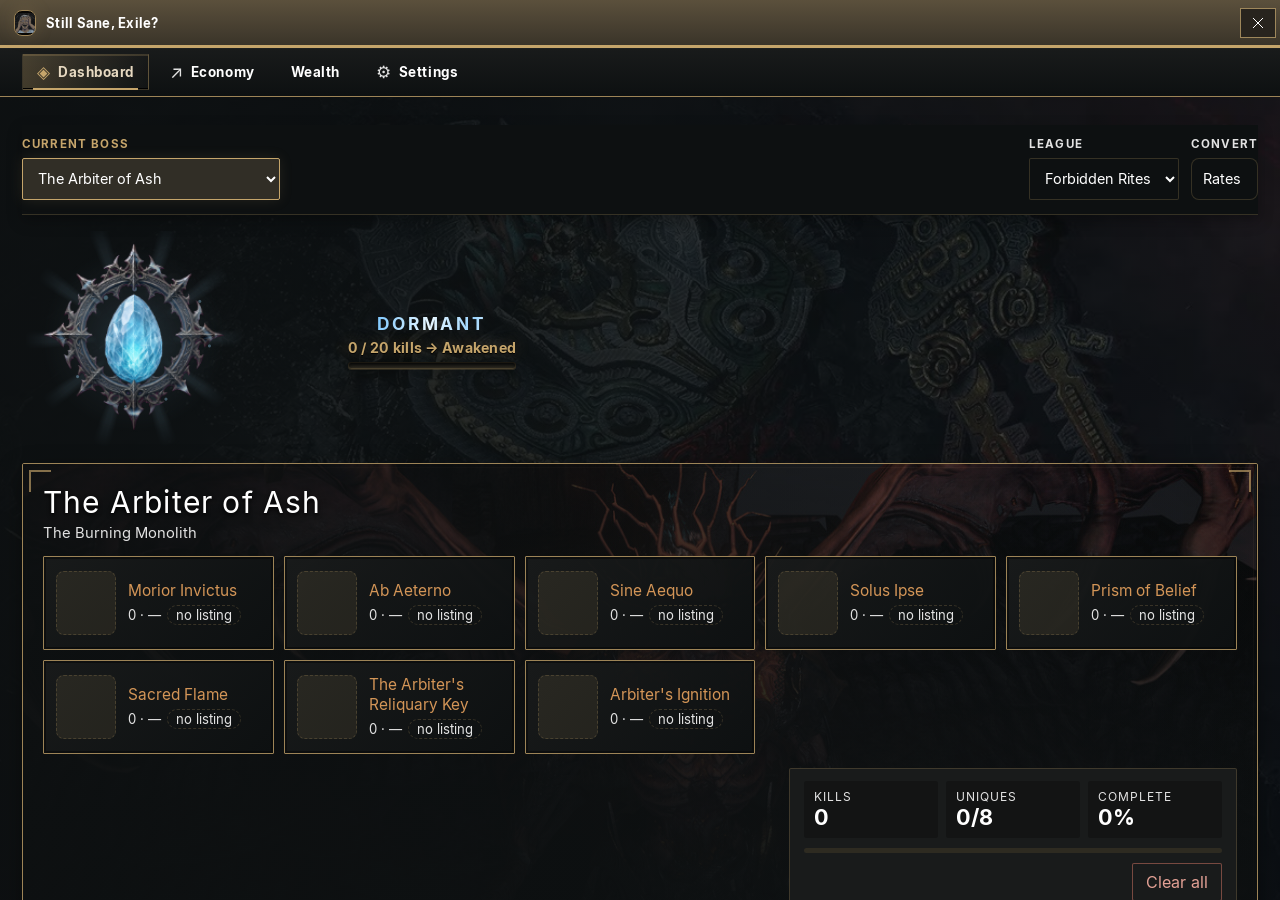
==== index.html @ 46a1d8cc "v1.0.80" ====
<!DOCTYPE html>
<html lang="en">
  <head>
    <meta charset="UTF-8" />
    <meta name="viewport" content="width=device-width, initial-scale=1.0" />
    <title>Still Sane, Exile?</title>
    <script>
      if (window.sseStartup?.testerUnlocked === true) document.documentElement.classList.add("tester-unlocked");
    </script>
    <link rel="icon" href="still-sane-sigil.png" />
    <link rel="stylesheet" href="styles.css?v=105" />
  </head>
  <body class="top-navigation">
    <div class="win-chrome">
      <span class="win-gold-confetti" aria-hidden="true">
        <i style="--lane:16%;--drift:13px;--fall-time:3.9s;--phase:-2.7s"></i>
        <i style="--lane:20%;--drift:-17px;--fall-time:4.6s;--phase:-.8s"></i>
        <i style="--lane:25%;--drift:24px;--fall-time:3.4s;--phase:-1.5s"></i>
        <i style="--lane:30%;--drift:15px;--fall-time:4.4s;--phase:-3.5s"></i>
        <i style="--lane:34%;--drift:-11px;--fall-time:3.8s;--phase:-1.2s"></i>
        <i style="--lane:39%;--drift:22px;--fall-time:5.2s;--phase:-4.1s"></i>
        <i style="--lane:43%;--drift:-14px;--fall-time:3.6s;--phase:-2.3s"></i>
        <i style="--lane:48%;--drift:25px;--fall-time:4.5s;--phase:-.4s"></i>
        <i style="--lane:52%;--drift:-19px;--fall-time:3.3s;--phase:-1.8s"></i>
        <i style="--lane:56%;--drift:16px;--fall-time:4.7s;--phase:-3.2s"></i>
        <i style="--lane:61%;--drift:-12px;--fall-time:3.7s;--phase:-1.1s"></i>
        <i style="--lane:65%;--drift:22px;--fall-time:5s;--phase:-2.6s"></i>
        <i style="--lane:69%;--drift:-21px;--fall-time:3.6s;--phase:-3s"></i>
        <i style="--lane:74%;--drift:14px;--fall-time:4.2s;--phase:-.6s"></i>
        <i style="--lane:78%;--drift:-16px;--fall-time:4.9s;--phase:-3.6s"></i>
        <i style="--lane:82%;--drift:25px;--fall-time:3.8s;--phase:-1.6s"></i>
        <i style="--lane:87%;--drift:-24px;--fall-time:4.5s;--phase:-2.2s"></i>
        <i style="--lane:92%;--drift:-11px;--fall-time:3.5s;--phase:-2.8s"></i>
      </span>
      <template id="tester-title-banner">
        <picture class="win-tester-banner" aria-hidden="true">
          <source media="(prefers-reduced-motion: reduce)" srcset="art/sse-tester-banner-static.webp" />
          <img src="art/sse-tester-banner.webp" width="540" height="180" alt="" draggable="false" />
        </picture>
      </template>
      <div class="win-drag" data-win-drag title="Still Sane, Exile?">
        <span class="win-sigil"><img class="sigil tiny" src="still-sane-sigil.png" alt="" /></span>
        <strong>Still Sane, Exile?</strong>
      </div>
      <div class="win-btns">
        <button type="button" class="win-btn win-close" data-title-quit aria-label="Hide SSE" title="Hide SSE to tray"><img src="art/window-close.png" alt="" draggable="false" /></button>
      </div>
    </div>
    <header class="app-menu" id="app-menu">
      <nav class="menu-nav" aria-label="Menu">
        <button class="menu-link is-active" data-view="dash" type="button">
          <span class="nav-symbol" aria-hidden="true">◈</span>
          <span class="menu-link-title">Dashboard</span>
          <span class="menu-ripple" aria-hidden="true"></span>
        </button>
        <button class="menu-link" data-view="econ" type="button">
          <span class="nav-symbol" aria-hidden="true">↗</span>
          <span class="menu-link-title">Economy</span>
          <span class="menu-ripple" aria-hidden="true"></span>
        </button>
        <button class="menu-link" data-view="wealth" type="button">
          <span class="menu-link-title">Wealth</span>
          <span class="menu-ripple" aria-hidden="true"></span>
        </button>
        <button class="menu-link" data-view="settings" type="button">
          <span class="nav-symbol" aria-hidden="true">⚙</span>
          <span class="menu-link-title">Settings</span>
          <span class="menu-ripple" aria-hidden="true"></span>
        </button>
      </nav>
    </header>

    <div class="shell">
    <div class="bg-glow"></div>
    <div class="app">
      <header class="top">
        <div class="top-actions">
          <label class="boss-picker" id="boss-picker">
            <span>Current boss</span>
            <select id="farm-boss" aria-label="Current boss"></select>
          </label>
          <label class="league-field">
            <span>League</span>
            <select id="league-input">
              <option value="Forbidden Rites">Forbidden Rites</option>
            </select>
          </label>
          <div class="rate-pop" id="rate-pop">
            <div class="rate-pop-row">
              <button class="rate-pop-btn" id="rate-pop-btn" type="button" aria-describedby="rate-pop-card">Rates</button>
            </div>
            <div class="rate-pop-card" id="rate-pop-card" role="tooltip"></div>
          </div>
          <div class="price-clock rate-clock" id="rate-clock" role="status" title="PoE 2 trade: searches used of the limit, then the window resets.">
            <span id="rate-clock-label">Rate limiting</span>
            <strong id="rate-clock-time">0 of 1 · resets 5s</strong>
          </div>
        </div>
      </header>

      <section class="stats" id="stats"></section>

      <section class="toolbar" id="boss-toolbar">
        <input id="search" type="search" aria-label="Search bosses or uniques" placeholder="Search bosses or uniques…" />
        <div class="filters" id="filters"></div>
      </section>

      <main id="main"></main>
    </div>
    </div>

    <dialog id="boss-dialog" class="sheet">
      <div id="boss-dialog-body"></div>
    </dialog>

    <dialog id="log-dialog" class="sheet">
      <div id="log-dialog-body"></div>
    </dialog>

    <dialog id="wealth-setup" class="sheet wealth-setup-dialog"></dialog>

    <input id="wealth-screenshot-file" type="file" accept="image/png,image/jpeg,image/webp" hidden />
    <input id="import-file" type="file" accept="application/json" hidden />
    <div id="toast" class="toast" hidden></div>
    <div id="price-overlay" class="price-overlay" hidden></div>
    <div id="item-tip" class="item-tip" hidden></div>

    <script src="bosses.js"></script>
    <script src="app.js?v=135"></script>
  </body>
</html>
---- styles.css ----
@font-face { font-family: "Inter"; src: url("fonts/Inter-Regular.ttf") format("truetype"); font-weight: 400; font-style: normal; font-display: swap; }
@font-face { font-family: "Inter"; src: url("fonts/Inter-Bold.ttf") format("truetype"); font-weight: 600 900; font-style: normal; font-display: swap; }
:root {
  --bg: #0c0a08;
  --panel: #14110d;
  --gold: #d4b24a;
  --gold-2: color-mix(in srgb, var(--gold) 42%, var(--ink) 58%);
  --muted: color-mix(in srgb, var(--ink) 88%, var(--bg) 12%);
  --crimson: #a33b32;
  --crimson-2: #c45a4c;
  --ink: #ffffff;
  --unique: #af6025;
  --ok: #7d9a5a;
  --danger: #c45a4c;
  --citadel: #6e8ea8;
  --unique-2: color-mix(in srgb, var(--unique) 62%, var(--ink) 38%);
  --danger-2: color-mix(in srgb, var(--danger) 70%, var(--ink) 30%);
  --bg-2: color-mix(in srgb, var(--panel) 72%, var(--bg) 28%);
  --panel-2: color-mix(in srgb, var(--panel) 82%, var(--gold) 18%);
  --line: color-mix(in srgb, var(--gold) 22%, transparent);
  --line-strong: color-mix(in srgb, var(--gold) 45%, transparent);
  --font-display: "Inter", sans-serif;
  --font-ui: "Inter", sans-serif;
  --shadow: 0 18px 50px rgba(0, 0, 0, 0.45);
  --boss-scale: 1;
}

* {
  box-sizing: border-box;
}

html {
  height: 100%;
  overflow: hidden;
}

html,
body {
  margin: 0;
  padding: 0;
  min-height: 100%;
  height: 100%;
  background: var(--bg);
  color: var(--ink);
  font-family: var(--font-ui);
  overflow: hidden;
}

* {
  scrollbar-width: thin;
  scrollbar-color: color-mix(in srgb, var(--gold) 38%, transparent) transparent;
}

*::-webkit-scrollbar {
  width: 10px;
  height: 10px;
}

*::-webkit-scrollbar-button {
  display: none;
  width: 0;
  height: 0;
}

*::-webkit-scrollbar-track {
  background: transparent;
}

*::-webkit-scrollbar-thumb {
  background: color-mix(in srgb, var(--gold) 34%, var(--panel) 66%);
  border-radius: 8px;
  border: 2px solid transparent;
  background-clip: padding-box;
}

*::-webkit-scrollbar-thumb:hover {
  background: color-mix(in srgb, var(--gold) 52%, var(--panel) 48%);
  background-clip: padding-box;
  border: 2px solid transparent;
}

*::-webkit-scrollbar-corner {
  background: transparent;
}

body:has(.app-menu) {
  display: grid;
  grid-template-columns: 212px minmax(0, 1fr);
  grid-template-rows: auto minmax(0, 1fr);
  height: 100%;
  overflow: hidden;
  gap: 0;
}

.win-chrome {
  grid-column: 1 / -1;
  grid-row: 1;
  display: flex;
  align-items: stretch;
  justify-content: space-between;
  height: 38px;
  z-index: 20;
  background:
    radial-gradient(ellipse at 0% 0%, color-mix(in srgb, var(--gold) 14%, transparent), transparent 50%),
    linear-gradient(180deg, var(--panel-2), color-mix(in srgb, var(--panel-2) 70%, var(--bg) 30%));
  border-bottom: 1px solid var(--line);
  user-select: none;
}

.win-drag {
  display: flex;
  align-items: center;
  gap: 10px;
  flex: 1;
  min-width: 0;
  margin: 0;
  padding: 0 14px;
  border: 0;
  background: transparent;
  color: var(--ink);
  font: inherit;
  text-align: left;
  cursor: grab;
}

.win-drag:active {
  cursor: grabbing;
}

.win-drag strong {
  font-family: var(--font-display);
  font-size: 0.95rem;
  font-weight: 600;
  letter-spacing: 0.02em;
  white-space: nowrap;
  overflow: hidden;
  text-overflow: ellipsis;
}

.win-btns {
  display: flex;
  flex: none;
  align-items: flex-start;
  padding: 8px 4px 0 0;
  gap: 6px;
}

.win-btn {
  display: grid;
  place-items: center;
  padding: 0;
  box-sizing: border-box;
  width: 36px;
  height: 30px;
  border: 1px solid #9e875b;
  margin: 0;
  background: #28241e;
  color: #fff;
  font-size: 0.95rem;
  line-height: 1;
  cursor: pointer;
}

.win-btn img {
  width: 12px;
  height: 12px;
  display: block;
  image-rendering: pixelated;
  pointer-events: none;
}
.win-btn:focus-visible { outline: 1px solid var(--gold); outline-offset: -4px; }

.win-btn:hover {
  background: #3a372f;
  color: #fff;
}

.win-btn.win-close:hover {
  background: #a63232;
  color: #fff;
}

body:has(.app-menu) .app-menu {
  grid-row: 2;
  grid-column: 1;
  height: auto;
  max-height: 100%;
  min-height: 0;
  margin: 0;
  border-top: 0;
}

body:has(.app-menu) .shell {
  grid-row: 2;
  grid-column: 2;
  min-height: 0;
  height: 100%;
  margin: 0;
  overflow: auto;
}

body.view-bosses {
  overflow: hidden;
}

body.view-bosses .shell {
  height: 100vh;
  overflow: hidden;
  display: flex;
  flex-direction: column;
}

body.view-bosses .app {
  display: flex;
  flex-direction: column;
  flex: 1;
  height: auto;
  max-width: none;
  max-height: none;
  min-height: 0;
  padding: 16px 40px 44px;
  box-sizing: border-box;
}

body.view-bosses .top {
  flex: none;
  padding-bottom: 14px;
}

body.view-bosses .toolbar {
  flex: none;
  margin-bottom: 10px;
}

body.view-bosses #main {
  flex: 1 1 auto;
  min-height: 0;
  display: flex;
  flex-direction: column;
}

body.view-econ .app {
  max-width: none;
  width: 100%;
  min-width: 0;
}

body.view-econ #main,
body.view-econ .econ,
body.view-econ .econ .panel {
  width: 100%;
  min-width: 0;
  max-width: 100%;
}

body.view-econ .econ .panel {
  overflow-x: hidden;
}

.bg-glow {
  pointer-events: none;
  position: fixed;
  inset: -20% 0 auto;
  height: 55vh;
  background:
    radial-gradient(ellipse at 20% 0%, color-mix(in srgb, var(--crimson) 22%, transparent), transparent 50%),
    radial-gradient(ellipse at 80% 10%, color-mix(in srgb, var(--gold) 16%, transparent), transparent 46%);
}

.shell {
  position: relative;
  min-width: 0;
  min-height: 0;
}

.app {
  position: relative;
  max-width: 1280px;
  margin: 0 auto;
  padding: 28px 22px 80px;
}

.top {
  display: flex;
  justify-content: flex-end;
  gap: 24px;
  align-items: flex-end;
  padding-bottom: 22px;
  border-bottom: 1px solid var(--line);
}

.boss-picker {
  display: grid;
  gap: 5px;
  margin-right: auto;
  min-width: 200px;
  max-width: 100%;
}
.boss-picker[hidden] { display: none; }
.boss-picker > span { color: var(--gold); font-size: .72rem; font-weight: 700; letter-spacing: .1em; text-transform: uppercase; }
.boss-picker select { width: 100%; padding: 10px 32px 10px 12px; border: 1px solid var(--gold); background-color: var(--panel-2); color: var(--ink); font-family: var(--font-display); font-size: 1.05rem; box-shadow: 0 0 14px color-mix(in srgb, var(--gold) 12%, transparent); }
.econ-base { display: inline; color: var(--muted); font-size: inherit; }
@media (max-width: 860px) { .boss-picker { grid-column: 1 / -1; min-width: 0; width: 100%; } }

.top-log-link {
  appearance: none;
  background: transparent;
  border: 0;
  padding: 0 0 2px;
  margin: 0 auto 0 0;
  color: var(--ink);
  font-family: var(--font-display);
  font-size: 1.05rem;
  letter-spacing: 0.04em;
  cursor: pointer;
  white-space: nowrap;
  flex-shrink: 0;
  align-self: flex-end;
}

.top-log-link:hover {
  color: var(--gold-2);
}

.top-log-link.is-active {
  color: var(--gold);
}

.brand {
  display: flex;
  gap: 14px;
  align-items: center;
}

.app-menu {
  position: relative;
  top: 0;
  height: 100%;
  z-index: 6;
  display: grid;
  grid-template-rows: 1fr auto;
  gap: 6px;
  padding: 10px 12px 16px;
  overflow: auto;
  background:
    radial-gradient(ellipse at 0% 0%, color-mix(in srgb, var(--gold) 12%, transparent), transparent 46%),
    linear-gradient(180deg, color-mix(in srgb, var(--panel-2) 70%, var(--bg) 30%), var(--bg) 42%, var(--bg));
  border-right: 1px solid var(--line-strong);
}

.menu-head {
  display: flex;
  align-items: flex-start;
  gap: 12px;
  padding: 0 4px 14px;
  border-bottom: 1px solid var(--line);
}

.menu-brand {
  display: flex;
  gap: 12px;
  align-items: center;
}

.menu-head strong {
  display: block;
  font-family: var(--font-display);
  color: var(--gold-2);
  font-size: 1.05rem;
}

.sigil.tiny {
  width: 40px;
  height: 40px;
}

.menu-label {
  margin: 14px 8px 6px;
  color: var(--gold);
  font-size: 0.68rem;
  letter-spacing: 0.16em;
  text-transform: uppercase;
}

.menu-nav,
.menu-tools {
  display: grid;
  gap: 6px;
  align-content: start;
}

.menu-tools {
  padding-top: 8px;
  border-top: 1px solid var(--line);
}

.menu-link {
  display: grid;
  gap: 2px;
  text-align: left;
  border: 1px solid transparent;
  background: transparent;
  color: var(--ink);
  padding: 8px 12px 8px 14px;
  border-radius: 12px;
  cursor: pointer;
  font: inherit;
  position: relative;
}

.menu-link-title,
.menu-link-note {
  pointer-events: none;
}

.menu-link-title {
  font-family: var(--font-display);
  letter-spacing: 0.04em;
}

.menu-link-note {
  color: var(--muted);
  font-size: 0.82rem;
}

.menu-link:hover {
  border-color: var(--line);
  background: color-mix(in srgb, var(--gold) 7%, transparent);
}

.menu-link.is-active {
  border-color: var(--line-strong);
  background: color-mix(in srgb, var(--gold) 12%, transparent);
  color: var(--gold-2);
}

.menu-link.is-active::before {
  content: "";
  position: absolute;
  left: 0;
  top: 10px;
  bottom: 10px;
  width: 3px;
  border-radius: 99px;
  background: var(--gold);
}

.menu-link.quiet .menu-link-title {
  font-family: var(--font-ui);
  font-weight: 500;
  letter-spacing: 0;
}

.sigil {
  width: 52px;
  height: 52px;
  display: block;
  object-fit: cover;
  border: 1px solid var(--line-strong);
  border-radius: 8px;
  background: #070604;
  box-shadow: 0 0 18px color-mix(in srgb, var(--gold) 18%, transparent);
}

h1,
h2,
h3 {
  font-family: var(--font-display);
  margin: 0;
  letter-spacing: 0.04em;
}

h1 {
  font-size: 1.7rem;
  color: var(--gold-2);
}

.brand h1 {
  font-size: 1.35rem;
}

.brand p,
.muted,
.league-field span {
  margin: 4px 0 0;
  color: var(--muted);
  font-size: 0.92rem;
}

.top-actions {
  display: flex;
  flex-wrap: wrap;
  gap: 12px;
  align-items: flex-end;
  justify-content: flex-end;
  width: 100%;
}

.league-field {
  display: grid;
  gap: 6px;
  font-size: 0.75rem;
  letter-spacing: 0.12em;
  text-transform: uppercase;
}

input,
textarea,
select,
button {
  font: inherit;
  color: inherit;
}

input,
textarea,
select {
  background: var(--bg);
  border: 1px solid var(--line);
  border-radius: 8px;
  padding: 9px 11px;
}

input:focus,
textarea:focus,
select:focus {
  outline: 1px solid var(--gold);
}

.view-tabs,
.filters {
  display: flex;
  flex-wrap: wrap;
  gap: 8px;
}

.tab,
.chip,
.btn {
  border: 1px solid var(--line);
  background: var(--panel);
  color: var(--ink);
  padding: 8px 13px;
  border-radius: 999px;
  cursor: pointer;
}

.tab.is-active,
.chip.is-active {
  border-color: var(--gold);
  color: var(--gold-2);
  background: color-mix(in srgb, var(--gold) 12%, transparent);
}

.btn.gold {
  background: linear-gradient(180deg, var(--gold-2), var(--gold));
  color: var(--bg);
  border-color: var(--gold-2);
  font-weight: 600;
}

.btn.ghost:hover,
.tab:hover,
.chip:hover {
  border-color: var(--gold);
}

.btn.danger {
  border-color: color-mix(in srgb, var(--danger) 50%, transparent);
  color: var(--danger-2);
}

.rate-pop {
  position: relative;
  display: grid;
  gap: 6px;
  font-size: 0.75rem;
  letter-spacing: 0.12em;
  text-transform: uppercase;
}

.rate-pop::before {
  content: "Convert";
  color: var(--muted);
}

.rate-pop-row {
  display: flex;
  align-items: stretch;
  gap: 6px;
}

.rate-pop-btn {
  display: inline-flex;
  align-items: center;
  gap: 6px;
  background: var(--bg);
  border: 1px solid var(--line);
  border-radius: 8px;
  padding: 9px 11px;
  letter-spacing: 0;
  text-transform: none;
  font-size: 0.92rem;
  font-variant-numeric: tabular-nums;
  min-height: 40px;
  cursor: pointer;
  flex: 1;
}

.rate-pop-btn .item-icon,
.rate-pair .item-icon,
.rate-line .item-icon {
  width: 22px;
  height: 22px;
}

.rate-pop-btn:hover {
  border-color: var(--gold);
}

.rate-pop-card {
  display: none;
  position: absolute;
  top: calc(100% + 4px);
  right: 0;
  z-index: 25;
  width: min(440px, calc(100vw - 24px));
  padding: 14px 16px 16px;
  border: 1px solid var(--line-strong);
  border-radius: 12px;
  background: linear-gradient(180deg, var(--panel-2), var(--bg));
  box-shadow: var(--shadow);
  letter-spacing: 0;
  text-transform: none;
  font-size: 1rem;
}

.rate-pop-card::before {
  content: "";
  position: absolute;
  left: 0;
  right: 0;
  bottom: 100%;
  height: 10px;
}

.rate-pop:hover .rate-pop-card,
.rate-pop:focus-within .rate-pop-card {
  display: block;
}

.rate-pop-card h3 {
  margin: 0;
  font-size: 0.92rem;
  color: var(--gold-2);
}

.rate-card-head {
  display: flex;
  align-items: center;
  justify-content: space-between;
  gap: 8px;
  margin-bottom: 6px;
}

.rate-card-note {
  margin: 0 0 10px;
}

.rate-checks {
  display: flex;
  flex-wrap: wrap;
  gap: 8px;
  margin-bottom: 12px;
}

.rate-check {
  display: inline-flex;
  align-items: center;
  gap: 8px;
  padding: 8px 12px;
  border: 1px solid var(--line);
  border-radius: 999px;
  background: var(--panel);
  cursor: pointer;
  font-size: 0.95em;
}

.rate-check input {
  margin: 0;
  accent-color: var(--gold);
  width: 1.05em;
  height: 1.05em;
}

.rate-check .item-icon {
  width: 22px;
  height: 22px;
}

.rate-check.is-on,
.rate-check:has(input:checked) {
  border-color: var(--gold);
  color: var(--gold-2);
  background: color-mix(in srgb, var(--gold) 12%, transparent);
}

.rate-pair {
  display: flex;
  flex-wrap: wrap;
  gap: 6px 8px;
  align-items: center;
  margin-bottom: 10px;
  padding: 10px 12px;
  border: 1px solid var(--line-strong);
  border-radius: 10px;
  background: var(--panel);
  font-variant-numeric: tabular-nums;
  font-size: 1.05em;
}

.rate-pair b {
  color: var(--gold-2);
}

.rate-lines {
  display: grid;
  gap: 8px;
  margin-bottom: 12px;
}

.rate-line {
  display: flex;
  flex-wrap: wrap;
  gap: 6px 10px;
  align-items: center;
  padding: 9px 10px;
  border-radius: 8px;
  background: var(--panel);
  border: 1px solid var(--line);
  font-variant-numeric: tabular-nums;
}

.rate-line b {
  color: var(--gold-2);
  font-weight: 600;
}

.rate-table {
  width: 100%;
  border-collapse: collapse;
  font-variant-numeric: tabular-nums;
  font-size: 1em;
}

.rate-table th,
.rate-table td {
  padding: 8px 8px;
  text-align: right;
  border-bottom: 1px solid var(--line);
}

.rate-table th:first-child,
.rate-table td:first-child {
  text-align: left;
  color: var(--muted);
}

.rate-table th {
  color: var(--gold-2);
  font-weight: 600;
  font-size: 0.88rem;
}

.rate-table tr:last-child td {
  border-bottom: 0;
  color: var(--gold-2);
  font-weight: 600;
}

.rate-pop-card .muted {
  margin: 0;
}

.price-clock {
  display: grid;
  gap: 6px;
  font-size: 0.75rem;
  letter-spacing: 0.12em;
  text-transform: uppercase;
  color: var(--muted);
  font-family: inherit;
  text-align: left;
  cursor: pointer;
  background: transparent;
  border: 0;
  padding: 0;
}

.rate-clock {
  cursor: default;
  min-width: 9.5rem;
}

.rate-clock[hidden] {
  display: none;
}

.rate-clock.is-wait strong {
  border-color: var(--gold);
  color: var(--gold-2);
}

.rate-clock.is-limited strong {
  border-color: var(--danger);
  color: var(--danger-2);
}

.price-clock strong {
  display: flex;
  align-items: center;
  min-height: 40px;
  padding: 9px 11px;
  border: 1px solid var(--line);
  border-radius: 8px;
  background: var(--bg);
  color: var(--gold-2);
  letter-spacing: 0;
  text-transform: none;
  font-size: 0.92rem;
  font-weight: 600;
  font-variant-numeric: tabular-nums;
}

.stats {
  display: grid;
  grid-template-columns: minmax(200px, 228px) minmax(140px, 1fr);
  gap: 12px;
  margin: 22px 0;
  align-items: start;
}

.stat {
  background: linear-gradient(180deg, var(--panel-2), var(--panel));
  border: 1px solid var(--line);
  border-radius: var(--radius);
  padding: 16px 18px;
  box-shadow: var(--shadow);
}

.stats .stat {
  display: flex;
  flex-direction: column;
  justify-content: center;
  min-height: 0;
}

.stats .stat:not(.rank-stat) {
  box-sizing: border-box;
  padding: 10px 12px;
  height: 168px;
  min-height: 168px;
  max-height: 168px;
  align-self: start;
  justify-content: center;
  gap: 8px;
}

.stats .loot-stat {
  position: relative;
  isolation: isolate;
  overflow: hidden;
  padding: 14px 16px;
  border: 1px solid color-mix(in srgb, var(--gold) 55%, transparent);
  background:
    radial-gradient(ellipse at 50% 0%, color-mix(in srgb, var(--gold) 14%, transparent), transparent 55%),
    linear-gradient(165deg, color-mix(in srgb, var(--panel-2) 88%, var(--gold) 12%), var(--panel) 72%);
  box-shadow:
    0 18px 32px rgba(0, 0, 0, 0.5),
    0 6px 12px rgba(0, 0, 0, 0.35),
    0 1px 0 color-mix(in srgb, var(--gold) 42%, transparent),
    inset 0 1px 0 rgba(255, 255, 255, 0.14),
    inset 0 0 0 1px color-mix(in srgb, var(--gold) 28%, transparent),
    inset 0 -10px 24px rgba(0, 0, 0, 0.28);
  transform: translateZ(0);
  animation: loot-stat-alive 3.6s ease-in-out infinite;
}

.stats .loot-stat::before {
  content: "";
  position: absolute;
  inset: 0;
  border-radius: inherit;
  pointer-events: none;
  background: linear-gradient(125deg, rgba(255, 255, 255, 0.1), transparent 40%, transparent 65%, rgba(0, 0, 0, 0.18));
  z-index: 0;
  opacity: 0.8;
  animation: loot-stat-sheen 3.6s ease-in-out infinite;
}

.stats .loot-stat > * {
  position: relative;
  z-index: 1;
}

.stat b {
  display: block;
  font-family: var(--font-display);
  font-size: 1.7rem;
  color: var(--gold-2);
  margin-top: 4px;
}

.stats .stat:not(.rank-stat) b {
  font-size: 1.05rem;
  margin-top: 0;
  line-height: 1.15;
}

.stats .loot-stat b {
  font-size: 1.28rem;
  font-weight: 700;
  letter-spacing: 0.01em;
  color: var(--gold);
  text-shadow:
    0 1px 0 rgba(0, 0, 0, 0.85),
    0 2px 3px rgba(0, 0, 0, 0.45);
}

.stats .stat:not(.rank-stat) > span {
  font-size: 0.7rem;
  line-height: 1.15;
  letter-spacing: 0.04em;
  text-transform: uppercase;
  color: var(--muted);
}

.stats .loot-stat > span {
  letter-spacing: 0.08em;
  color: color-mix(in srgb, var(--gold) 55%, var(--muted));
  text-shadow: 0 1px 2px rgba(0, 0, 0, 0.55);
}

.rank-stat {
  flex-direction: column;
  align-items: center;
  justify-content: flex-start;
  text-align: center;
  gap: 2px;
  grid-column: span 1;
  min-height: 0;
  padding: 0 6px 4px;
  overflow: visible;
  border: none;
  background: transparent;
  box-shadow: none;
  border-radius: 0;
  align-self: start;
}

.rank-icon-stage {
  position: relative;
  width: 200px;
  height: 168px;
  margin: 0 auto;
  flex: none;
  overflow: visible;
  --rank-tx: 0px;
  --rank-ty: -2px;
  --rank-base-scale: 1.08;
  --rank-ember: 255, 170, 70;
}

.rank-icon-stage[data-element] {
  width: 188px;
  height: 188px;
}

.rank-icon-stage[data-rank="paragon"] {
  --rank-tx: 6px;
}

.rank-icon-stage .rank-icon {
  position: relative;
  z-index: 1;
}

.rank-icon-stage .rank-icon.is-elemental-base {
  opacity: 0;
  pointer-events: none;
}

/* League-style living elemental canvas (60fps pieces, not slideshow) */
.rank-fx {
  position: absolute;
  inset: 0;
  z-index: 2;
  pointer-events: none;
  transform: translate(var(--rank-tx, 0px), var(--rank-ty, -2px)) scale(var(--rank-base-scale, 1.08));
  transform-origin: center center;
}

.rank-live {
  position: absolute;
  inset: 0;
  width: 100%;
  height: 100%;
  display: block;
  image-rendering: auto;
}

.rank-icon-stage[data-rank="crystalline"] { --rank-ember: 160, 220, 255; }
.rank-icon-stage[data-rank="prismatic"] { --rank-ember: 190, 235, 255; }
.rank-icon-stage[data-rank="refracted"] { --rank-ember: 200, 230, 255; }
.rank-icon-stage[data-rank="lucent"] { --rank-ember: 220, 230, 210; }
.rank-icon-stage[data-rank="spirecrystal"] { --rank-ember: 140, 210, 255; --rank-base-scale: 1.16; }
.rank-icon-stage[data-rank="frostbound"] { --rank-ember: 160, 220, 255; }
.rank-icon-stage[data-rank="rime"] { --rank-ember: 160, 220, 255; }
.rank-icon-stage[data-rank="bronze"] { --rank-ember: 255, 150, 55; }
.rank-icon-stage[data-rank="silver"] { --rank-ember: 210, 225, 240; }
.rank-icon-stage[data-rank="gold"] { --rank-ember: 255, 205, 80; }
.rank-icon-stage[data-rank="platinum"] { --rank-ember: 80, 235, 240; }
.rank-icon-stage[data-rank="diamond"] { --rank-ember: 160, 220, 255; }
.rank-icon-stage[data-rank="master"] { --rank-ember: 190, 120, 255; }
.rank-icon-stage[data-rank="grandmaster"] { --rank-ember: 255, 110, 185; }
.rank-icon-stage[data-rank="apex"] { --rank-ember: 255, 90, 50; }
.rank-icon-stage[data-rank="eternal"] { --rank-ember: 190, 220, 255; }
.rank-icon-stage[data-rank="legendary"] { --rank-ember: 255, 175, 50; }
.rank-icon-stage[data-rank="ultimate"] { --rank-ember: 255, 130, 230; }
.rank-icon-stage[data-rank="mythic"] { --rank-ember: 60, 240, 220; }
.rank-icon-stage[data-rank="ascendant"] { --rank-ember: 120, 255, 210; }
.rank-icon-stage[data-rank="conqueror"] { --rank-ember: 255, 100, 60; }
.rank-icon-stage[data-rank="overlord"] { --rank-ember: 190, 70, 255; }
.rank-icon-stage[data-rank="revenant"] { --rank-ember: 130, 255, 200; }
.rank-icon-stage[data-rank="infinite"] { --rank-ember: 110, 200, 255; }
.rank-icon-stage[data-rank="celestial"] { --rank-ember: 90, 185, 255; }
.rank-icon-stage[data-rank="transcendent"] { --rank-ember: 210, 140, 255; }
.rank-icon-stage[data-rank="paragon"] { --rank-ember: 255, 170, 220; }

/* Elemental themes override rank ember tint */
.rank-icon-stage[data-element="ice"] { --rank-ember: 160, 220, 255; }
.rank-icon-stage[data-element="fire"] { --rank-ember: 255, 120, 40; }
.rank-icon-stage[data-element="lightning"] { --rank-ember: 255, 230, 120; }
.rank-icon-stage[data-element="cold"] { --rank-ember: 140, 210, 255; }
.rank-icon-stage[data-element="chaos"] { --rank-ember: 180, 90, 255; }
.rank-icon-stage[data-element="physical"] { --rank-ember: 220, 200, 170; }

/* Animated rank name under the emblem */
.rank-title {
  position: relative;
  display: block;
  margin: 2px 0 4px;
  padding: 0 4px;
  text-align: center;
  line-height: 1.15;
  pointer-events: none;
  z-index: 5;
  min-height: 1.2em;
  overflow: visible;
}

.rank-title span {
  display: inline-block;
  font-family: var(--font-display);
  font-size: 1.08rem;
  font-weight: 700;
  letter-spacing: 0.16em;
  text-transform: uppercase;
  color: #b8e4ff;
  background: linear-gradient(
    100deg,
    #7ec8ff 0%,
    #e8f7ff 22%,
    #9ad4ff 40%,
    #ffffff 50%,
    #9ad4ff 60%,
    #e8f7ff 78%,
    #7ec8ff 100%
  );
  background-size: 220% 100%;
  -webkit-background-clip: text;
  background-clip: text;
  -webkit-text-fill-color: transparent;
  filter: drop-shadow(0 0 6px rgba(140, 210, 255, 0.45));
  animation: rank-title-sheen 3.6s ease-in-out infinite;
}

.rank-title[data-element="ice"] span {
  animation-duration: 3.2s;
}

.rank-title[data-rank="prismatic"] span {
  color: #e0c4ff;
  background: linear-gradient(
    100deg,
    #7ec8ff 0%,
    #c9a8ff 18%,
    #ff9ad8 36%,
    #ffe29a 50%,
    #9af0e0 64%,
    #c9a8ff 82%,
    #7ec8ff 100%
  );
  background-size: 260% 100%;
  -webkit-background-clip: text;
  background-clip: text;
  -webkit-text-fill-color: transparent;
  filter: drop-shadow(0 0 8px rgba(200, 160, 255, 0.55));
  animation: rank-title-prism 3s ease-in-out infinite;
}

.rank-title[data-rank="faceted"] span,
.rank-title[data-rank="refracted"] span {
  color: #d8f0ff;
  background: linear-gradient(
    100deg,
    #9ad4ff 0%,
    #e8f4ff 18%,
    #c8d4f8 34%,
    #ffffff 50%,
    #b8e8ff 66%,
    #dce6ff 82%,
    #9ad4ff 100%
  );
  background-size: 280% 100%;
  -webkit-background-clip: text;
  background-clip: text;
  -webkit-text-fill-color: transparent;
  filter: drop-shadow(0 0 9px rgba(190, 225, 255, 0.6));
  animation: rank-title-refract 2.7s ease-in-out infinite;
}

.rank-title[data-rank="lucent"] span {
  color: #f0e8d8;
  background: linear-gradient(
    100deg,
    #b8dfff 0%,
    #f5f0e0 22%,
    #ffffff 48%,
    #e8dcc0 62%,
    #c8e8ff 82%,
    #b8dfff 100%
  );
  background-size: 260% 100%;
  -webkit-background-clip: text;
  background-clip: text;
  -webkit-text-fill-color: transparent;
  filter: drop-shadow(0 0 10px rgba(230, 220, 180, 0.55));
  animation: rank-title-lucent 3.1s ease-in-out infinite;
}

.rank-title[data-rank="spirecrystal"] span {
  color: #b8e8ff;
  background: linear-gradient(
    100deg,
    #5eb0ff 0%,
    #c8f0ff 28%,
    #ffffff 50%,
    #8ad0ff 72%,
    #5eb0ff 100%
  );
  background-size: 240% 100%;
  -webkit-background-clip: text;
  background-clip: text;
  -webkit-text-fill-color: transparent;
  filter: drop-shadow(0 0 10px rgba(120, 200, 255, 0.65));
  animation: rank-title-spire 2.5s ease-in-out infinite;
}

@keyframes rank-title-refract {
  0% {
    background-position: 130% 0;
    filter: drop-shadow(0 0 5px rgba(170, 215, 255, 0.4));
  }
  50% {
    background-position: -30% 0;
    filter: drop-shadow(0 0 14px rgba(230, 245, 255, 0.7));
  }
  100% {
    background-position: 130% 0;
    filter: drop-shadow(0 0 5px rgba(170, 215, 255, 0.4));
  }
}

@keyframes rank-title-lucent {
  0% {
    background-position: 120% 0;
    filter: drop-shadow(0 0 5px rgba(200, 210, 180, 0.35));
  }
  50% {
    background-position: -20% 0;
    filter: drop-shadow(0 0 14px rgba(255, 245, 220, 0.65));
  }
  100% {
    background-position: 120% 0;
    filter: drop-shadow(0 0 5px rgba(200, 210, 180, 0.35));
  }
}

@keyframes rank-title-spire {
  0% {
    background-position: 120% 0;
    filter: drop-shadow(0 0 5px rgba(100, 180, 255, 0.4));
  }
  50% {
    background-position: -20% 0;
    filter: drop-shadow(0 0 14px rgba(180, 235, 255, 0.75));
  }
  100% {
    background-position: 120% 0;
    filter: drop-shadow(0 0 5px rgba(100, 180, 255, 0.4));
  }
}

@keyframes rank-title-facet {
  0% {
    background-position: 130% 0;
    filter: drop-shadow(0 0 5px rgba(170, 215, 255, 0.4));
  }
  50% {
    background-position: -30% 0;
    filter: drop-shadow(0 0 14px rgba(230, 245, 255, 0.7));
  }
  100% {
    background-position: 130% 0;
    filter: drop-shadow(0 0 5px rgba(170, 215, 255, 0.4));
  }
}

@keyframes rank-title-prism {
  0% {
    background-position: 130% 0;
    filter: drop-shadow(0 0 4px rgba(140, 200, 255, 0.35));
  }
  50% {
    background-position: -30% 0;
    filter: drop-shadow(0 0 12px rgba(255, 160, 220, 0.55));
  }
  100% {
    background-position: 130% 0;
    filter: drop-shadow(0 0 4px rgba(160, 220, 255, 0.35));
  }
}


@keyframes rank-title-sheen {
  0% {
    background-position: 120% 0;
    filter: drop-shadow(0 0 4px rgba(140, 210, 255, 0.3));
  }
  50% {
    background-position: -20% 0;
    filter: drop-shadow(0 0 10px rgba(180, 230, 255, 0.65));
  }
  100% {
    background-position: 120% 0;
    filter: drop-shadow(0 0 4px rgba(140, 210, 255, 0.3));
  }
}

.rank-haze {
  position: absolute;
  inset: 6% 8%;
  border-radius: 50%;
  background: radial-gradient(
    ellipse at 50% 46%,
    rgba(var(--rank-ember), 0.28) 0%,
    rgba(var(--rank-ember), 0.1) 42%,
    transparent 72%
  );
  mix-blend-mode: screen;
  filter: blur(8px);
  opacity: 0.85;
  animation: rank-haze-breathe 4.8s ease-in-out infinite;
}

.rank-rays {
  position: absolute;
  inset: -4%;
  opacity: 0.22;
  mix-blend-mode: screen;
  background: repeating-conic-gradient(
    from 0deg,
    transparent 0deg 12deg,
    rgba(var(--rank-ember), 0.45) 16deg 19deg,
    transparent 23deg 36deg
  );
  -webkit-mask-image: radial-gradient(
    ellipse 58% 62% at 50% 48%,
    transparent 0%,
    transparent 30%,
    #000 42%,
    #000 68%,
    transparent 88%
  );
  mask-image: radial-gradient(
    ellipse 58% 62% at 50% 48%,
    transparent 0%,
    transparent 30%,
    #000 42%,
    #000 68%,
    transparent 88%
  );
  filter: blur(2.5px);
  animation: rank-rays-spin 36s linear infinite;
  will-change: transform;
}

.rank-embers {
  position: absolute;
  inset: 0;
  width: 100%;
  height: 100%;
  display: block;
  mix-blend-mode: screen;
  opacity: 0.9;
}

.rank-icon-stage[data-rank="bronze"] .rank-haze,
.rank-icon-stage[data-rank="silver"] .rank-haze,
.rank-icon-stage[data-rank="gold"] .rank-haze {
  opacity: 1;
  filter: blur(10px);
  animation-duration: 3.6s;
}

.rank-icon-stage[data-rank="bronze"] .rank-embers,
.rank-icon-stage[data-rank="silver"] .rank-embers,
.rank-icon-stage[data-rank="gold"] .rank-embers {
  opacity: 1;
}

@keyframes rank-haze-breathe {
  0%,
  100% {
    opacity: 0.65;
    transform: scale(0.96);
  }
  50% {
    opacity: 1;
    transform: scale(1.04);
  }
}

/* Animate a single pulse factor â€” WebView2 will not interpolate filter when
   keyframes self-assign vars like --rank-bright: var(--rank-bright). */
@property --rank-pulse {
  syntax: "<number>";
  inherits: false;
  initial-value: 0;
}

.rank-stat .rank-icon,
img.rank-icon[data-rank] {
  flex: none;
  width: 200px;
  height: 168px;
  min-height: 0;
  max-width: 100%;
  align-self: center;
  display: block;
  margin: 0 auto;
  object-fit: contain;
  object-position: center center;
  overflow: visible;
  --rank-tx: 0px;
  --rank-ty: -2px;
  --rank-base-scale: 1.08;
  --rank-c0: 212, 178, 74;
  --rank-c1: 180, 140, 60;
  --rank-c2: 255, 220, 140;
  --rank-bright-lo: 1.03;
  --rank-bright-hi: 1.06;
  --rank-sat-lo: 1.05;
  --rank-sat-hi: 1.1;
  --rank-contrast-lo: 1.02;
  --rank-contrast-hi: 1.04;
  --rank-hue-hi: 0deg;
  --rank-lift-hi: 1.01;
  --rank-glow-dur: 4.2s;
  --rank-pulse: 0;
  transform: translate(var(--rank-tx), var(--rank-ty))
    scale(calc(var(--rank-base-scale) * (1 + (var(--rank-lift-hi) - 1) * var(--rank-pulse))));
  transform-origin: center center;
  will-change: filter, transform;
  /* Static depth + tiny rim â€” life comes from League-style embers/rays */
  filter:
    drop-shadow(0 0 0.7px rgba(var(--rank-c0), 0.5))
    drop-shadow(0 0 1.5px rgba(var(--rank-c2), 0.28))
    drop-shadow(0 1px 0 rgba(0, 0, 0, 0.95))
    drop-shadow(0 3px 0 rgba(0, 0, 0, 0.7))
    drop-shadow(0 8px 6px rgba(0, 0, 0, 0.4))
    drop-shadow(0 1px 0 rgba(255, 255, 255, 0.18))
    brightness(calc(var(--rank-bright-lo) + (var(--rank-bright-hi) - var(--rank-bright-lo)) * var(--rank-pulse)))
    saturate(calc(var(--rank-sat-lo) + (var(--rank-sat-hi) - var(--rank-sat-lo)) * var(--rank-pulse)))
    contrast(calc(var(--rank-contrast-lo) + (var(--rank-contrast-hi) - var(--rank-contrast-lo)) * var(--rank-pulse)));
  animation: rank-icon-alive var(--rank-glow-dur) ease-in-out infinite;
}

/* Per-rank accents (icon crystal / energy color) */
.rank-stat .rank-icon[data-rank="bronze"] {
  --rank-c0: 255, 140, 48;
  --rank-c1: 210, 90, 28;
  --rank-c2: 255, 190, 90;
}
.rank-stat .rank-icon[data-rank="silver"] {
  --rank-c0: 220, 230, 240;
  --rank-c1: 160, 180, 200;
  --rank-c2: 200, 220, 245;
}
.rank-stat .rank-icon[data-rank="gold"] {
  --rank-c0: 255, 205, 70;
  --rank-c1: 230, 155, 35;
  --rank-c2: 255, 230, 130;
}
.rank-stat .rank-icon[data-rank="platinum"] {
  --rank-c0: 0, 230, 235;
  --rank-c1: 20, 175, 200;
  --rank-c2: 120, 255, 250;
}
.rank-stat .rank-icon[data-rank="diamond"] {
  --rank-c0: 150, 215, 255;
  --rank-c1: 80, 165, 245;
  --rank-c2: 210, 240, 255;
}
.rank-stat .rank-icon[data-rank="master"] {
  --rank-c0: 185, 105, 255;
  --rank-c1: 130, 55, 210;
  --rank-c2: 220, 160, 255;
}
.rank-stat .rank-icon[data-rank="grandmaster"] {
  --rank-c0: 255, 95, 170;
  --rank-c1: 180, 45, 200;
  --rank-c2: 255, 170, 220;
}
.rank-stat .rank-icon[data-rank="eternal"] {
  --rank-c0: 200, 230, 255;
  --rank-c1: 130, 175, 255;
  --rank-c2: 240, 250, 255;
}
.rank-stat .rank-icon[data-rank="legendary"] {
  --rank-c0: 255, 175, 40;
  --rank-c1: 255, 85, 40;
  --rank-c2: 255, 220, 100;
}
.rank-stat .rank-icon[data-rank="ultimate"] {
  --rank-c0: 255, 110, 220;
  --rank-c1: 120, 80, 255;
  --rank-c2: 255, 190, 240;
}
.rank-stat .rank-icon[data-rank="apex"] {
  --rank-c0: 255, 70, 40;
  --rank-c1: 255, 175, 40;
  --rank-c2: 255, 40, 120;
}
.rank-stat .rank-icon[data-rank="mythic"] {
  --rank-c0: 0, 235, 220;
  --rank-c1: 255, 185, 55;
  --rank-c2: 80, 255, 240;
}
.rank-stat .rank-icon[data-rank="ascendant"] {
  --rank-c0: 110, 255, 205;
  --rank-c1: 80, 170, 255;
  --rank-c2: 200, 255, 235;
}
.rank-stat .rank-icon[data-rank="conqueror"] {
  --rank-c0: 255, 85, 55;
  --rank-c1: 255, 195, 70;
  --rank-c2: 255, 130, 90;
}
.rank-stat .rank-icon[data-rank="overlord"] {
  --rank-c0: 185, 45, 255;
  --rank-c1: 255, 55, 120;
  --rank-c2: 220, 120, 255;
}
.rank-stat .rank-icon[data-rank="revenant"] {
  --rank-c0: 130, 255, 200;
  --rank-c1: 70, 190, 155;
  --rank-c2: 190, 255, 230;
}
.rank-stat .rank-icon[data-rank="infinite"] {
  --rank-c0: 90, 200, 255;
  --rank-c1: 255, 90, 255;
  --rank-c2: 160, 240, 255;
}
.rank-stat .rank-icon[data-rank="celestial"] {
  --rank-c0: 70, 175, 255;
  --rank-c1: 255, 205, 70;
  --rank-c2: 140, 220, 255;
}
.rank-stat .rank-icon[data-rank="transcendent"] {
  --rank-c0: 200, 120, 255;
  --rank-c1: 255, 215, 110;
  --rank-c2: 255, 140, 255;
}
.rank-stat .rank-icon[data-rank="paragon"] {
  --rank-c0: 255, 205, 60;
  --rank-c1: 220, 55, 255;
  --rank-c2: 255, 120, 220;
}

/* Tier bands â€” keep pulse tiny; sheen carries the motion */
.rank-stat .rank-icon[data-tier="0"],
.rank-stat .rank-icon[data-tier="1"],
.rank-stat .rank-icon[data-tier="2"],
.rank-stat .rank-icon[data-tier="3"],
.rank-stat .rank-icon[data-tier="4"],
img.rank-icon[data-rank][data-tier="0"],
img.rank-icon[data-rank][data-tier="1"],
img.rank-icon[data-rank][data-tier="2"],
img.rank-icon[data-rank][data-tier="3"],
img.rank-icon[data-rank][data-tier="4"] {
  --rank-bright-lo: 1.02;
  --rank-bright-hi: 1.04;
  --rank-sat-lo: 1.04;
  --rank-sat-hi: 1.07;
  --rank-contrast-lo: 1.02;
  --rank-contrast-hi: 1.03;
  --rank-lift-hi: 1.006;
  --rank-glow-dur: 4.5s;
}

.rank-stat .rank-icon[data-tier="5"],
.rank-stat .rank-icon[data-tier="6"],
.rank-stat .rank-icon[data-tier="7"],
.rank-stat .rank-icon[data-tier="8"],
.rank-stat .rank-icon[data-tier="9"],
img.rank-icon[data-rank][data-tier="5"],
img.rank-icon[data-rank][data-tier="6"],
img.rank-icon[data-rank][data-tier="7"],
img.rank-icon[data-rank][data-tier="8"],
img.rank-icon[data-rank][data-tier="9"] {
  --rank-bright-lo: 1.03;
  --rank-bright-hi: 1.05;
  --rank-sat-lo: 1.05;
  --rank-sat-hi: 1.09;
  --rank-contrast-lo: 1.02;
  --rank-contrast-hi: 1.04;
  --rank-lift-hi: 1.008;
  --rank-glow-dur: 4s;
}

.rank-stat .rank-icon[data-tier="10"],
.rank-stat .rank-icon[data-tier="11"],
.rank-stat .rank-icon[data-tier="12"],
.rank-stat .rank-icon[data-tier="13"],
.rank-stat .rank-icon[data-tier="14"],
img.rank-icon[data-rank][data-tier="10"],
img.rank-icon[data-rank][data-tier="11"],
img.rank-icon[data-rank][data-tier="12"],
img.rank-icon[data-rank][data-tier="13"],
img.rank-icon[data-rank][data-tier="14"] {
  --rank-bright-lo: 1.03;
  --rank-bright-hi: 1.06;
  --rank-sat-lo: 1.06;
  --rank-sat-hi: 1.1;
  --rank-contrast-lo: 1.03;
  --rank-contrast-hi: 1.05;
  --rank-lift-hi: 1.01;
  --rank-glow-dur: 3.6s;
}

.rank-stat .rank-icon[data-tier="15"],
.rank-stat .rank-icon[data-tier="16"],
.rank-stat .rank-icon[data-tier="17"],
.rank-stat .rank-icon[data-tier="18"],
.rank-stat .rank-icon[data-tier="19"],
.rank-stat .rank-icon[data-rank="paragon"],
.rank-stat .rank-icon[data-rank="transcendent"],
img.rank-icon[data-rank][data-tier="15"],
img.rank-icon[data-rank][data-tier="16"],
img.rank-icon[data-rank][data-tier="17"],
img.rank-icon[data-rank][data-tier="18"],
img.rank-icon[data-rank][data-tier="19"],
img.rank-icon[data-rank="paragon"],
img.rank-icon[data-rank="transcendent"] {
  --rank-bright-lo: 1.04;
  --rank-bright-hi: 1.07;
  --rank-sat-lo: 1.07;
  --rank-sat-hi: 1.12;
  --rank-contrast-lo: 1.03;
  --rank-contrast-hi: 1.05;
  --rank-lift-hi: 1.012;
  --rank-glow-dur: 3.2s;
  animation-name: rank-icon-alive-apex;
}

.rank-icon-stage[data-rank="paragon"],
.rank-stat .rank-icon[data-rank="paragon"],
img.rank-icon[data-rank="paragon"] {
  --rank-tx: 6px;
}

@keyframes rank-icon-alive {
  0%,
  100% {
    --rank-pulse: 0;
  }
  45% {
    --rank-pulse: 1;
  }
  55% {
    --rank-pulse: 1;
  }
}

@keyframes rank-icon-alive-apex {
  0%,
  100% {
    --rank-pulse: 0;
  }
  30% {
    --rank-pulse: 0.75;
  }
  50% {
    --rank-pulse: 1;
  }
  70% {
    --rank-pulse: 0.85;
  }
}

@keyframes loot-stat-alive {
  0%,
  100% {
    box-shadow:
      0 18px 32px rgba(0, 0, 0, 0.5),
      0 6px 12px rgba(0, 0, 0, 0.35),
      0 1px 0 color-mix(in srgb, var(--gold) 42%, transparent),
      inset 0 1px 0 rgba(255, 255, 255, 0.12),
      inset 0 0 0 1px color-mix(in srgb, var(--gold) 24%, transparent),
      inset 0 -10px 24px rgba(0, 0, 0, 0.28);
    border-color: color-mix(in srgb, var(--gold) 48%, transparent);
  }
  50% {
    box-shadow:
      0 18px 32px rgba(0, 0, 0, 0.52),
      0 6px 12px rgba(0, 0, 0, 0.36),
      0 1px 0 color-mix(in srgb, var(--gold) 62%, transparent),
      inset 0 1px 0 rgba(255, 255, 255, 0.2),
      inset 0 0 0 1px color-mix(in srgb, var(--gold) 42%, transparent),
      inset 0 -10px 24px rgba(0, 0, 0, 0.26);
    border-color: color-mix(in srgb, var(--gold) 72%, transparent);
  }
}

@keyframes loot-stat-sheen {
  0%,
  100% {
    opacity: 0.7;
  }
  50% {
    opacity: 1;
  }
}

.rank-icon {
  width: 200px;
  height: 168px;
  flex: none;
  flex-shrink: 0;
  display: block;
  margin: 0 auto;
  object-fit: contain;
  object-position: center center;
  overflow: visible;
}

.rank-icon.sm {
  width: 120px;
  height: 100px;
}

.rank-copy {
  flex: none;
  min-width: 0;
  width: 100%;
  display: flex;
  flex-direction: column;
  align-items: center;
  justify-content: center;
  gap: 1px;
}

.rank-stat .rank-copy {
  flex: 0 0 auto;
  gap: 2px;
  padding-top: 0;
}

.rank-copy span {
  color: var(--muted);
  font-size: 0.58rem;
  letter-spacing: 0.08em;
  text-transform: uppercase;
  line-height: 1;
  opacity: 0.7;
}

.rank-stat .rank-copy span {
  display: none;
}

.rank-copy em {
  font-style: normal;
  color: var(--gold);
  font-size: 0.82rem;
  font-weight: 600;
  line-height: 1.15;
}

.rank-stat .rank-copy em {
  font-family: var(--font-display);
  font-size: 0.88rem;
  font-weight: 700;
  line-height: 1.15;
  letter-spacing: 0.02em;
  color: var(--gold);
  text-shadow:
    0 1px 0 rgba(0, 0, 0, 0.9),
    0 2px 6px rgba(0, 0, 0, 0.55),
    0 0 14px color-mix(in srgb, var(--gold) 40%, transparent);
}

.rank-stat .progress {
  margin-top: 4px;
  width: min(100%, 168px);
  height: 7px;
  border-radius: 999px;
  background:
    linear-gradient(180deg, color-mix(in srgb, var(--bg) 70%, #000), color-mix(in srgb, var(--gold) 22%, var(--bg)));
  box-shadow:
    inset 0 2px 4px rgba(0, 0, 0, 0.65),
    inset 0 0 0 1px color-mix(in srgb, var(--gold) 22%, transparent),
    0 1px 0 color-mix(in srgb, var(--gold) 18%, transparent),
    0 4px 12px rgba(0, 0, 0, 0.35);
  overflow: hidden;
}

.rank-stat .progress > i {
  background: linear-gradient(90deg, var(--crimson), var(--gold), var(--gold-2));
  box-shadow:
    0 0 10px color-mix(in srgb, var(--gold) 55%, transparent),
    0 0 18px color-mix(in srgb, var(--crimson) 28%, transparent),
    inset 0 1px 0 rgba(255, 255, 255, 0.28);
}

.toolbar {
  display: flex;
  flex-wrap: wrap;
  gap: 10px;
  align-items: center;
  margin-bottom: 18px;
}

.toolbar input[type="search"] {
  min-width: min(100%, 280px);
  flex: 1 1 100%;
}

.toolbar .filters {
  flex: 1 1 100%;
}

.boss-stage-slot {
  flex: 1 1 auto;
  min-height: 0;
  display: flex;
  flex-direction: column;
  justify-content: stretch;
  overflow: hidden;
  width: 100%;
  box-sizing: border-box;
}

.boss-stage {
  display: grid;
  grid-template-columns: 2.5em minmax(0, 1fr) 2.5em;
  gap: 0.55em;
  align-items: stretch;
  --slide-count: 4;
  --slide-window: 0.92;
  --ui-scale: 1;
  --slide-art: 11em;
  font-size: calc(1rem * var(--boss-scale, 1));
  width: 100%;
  max-width: 100%;
  height: 100%;
  max-height: 100%;
  min-height: 0;
  flex: 1 1 auto;
  align-self: stretch;
  box-sizing: border-box;
}

.boss-stage-main {
  display: flex;
  flex-direction: column;
  justify-content: center;
  gap: 10px;
  min-width: 0;
  min-height: 0;
  height: 100%;
  max-height: 100%;
}

.boss-stage-track {
  display: grid;
  grid-template-columns: repeat(var(--slide-count), minmax(12em, 19em));
  gap: 0.75em;
  align-items: stretch;
  justify-content: center;
  min-height: 0;
  height: auto;
  max-height: 100%;
  flex: 0 1 auto;
}

.boss-slide {
  min-width: 0;
  min-height: 0;
  height: auto;
  max-height: 100%;
  display: flex;
}

.boss-stage .card {
  width: 100%;
  height: auto;
  margin: 0;
  max-width: none;
  min-height: 0;
  max-height: 100%;
  display: flex;
  flex-direction: column;
  font-size: calc(0.98em * var(--ui-scale, 1));
}

.boss-stage .card:hover {
  transform: none;
}

.boss-stage .card-art {
  flex: 0 0 auto;
  position: relative;
  width: 100%;
  height: auto;
  aspect-ratio: 16 / 10;
  max-height: 13.5em;
  min-height: 7em;
}

.boss-stage .card-body {
  flex: 1 1 auto;
  display: flex;
  flex-direction: column;
  padding: 0.85em 0.95em 0.9em;
  gap: 0.55em;
  min-height: 0;
  overflow: hidden;
}

.boss-stage .card-top,
.boss-stage .card-copy,
.boss-stage .metrics,
.boss-stage .progress {
  flex: none;
}

.boss-stage .drop-pips {
  display: grid;
  grid-template-columns: repeat(2, minmax(0, 1fr));
  flex: 0 1 auto;
  min-height: 0;
  max-height: 10.5em;
  overflow: auto;
  align-content: start;
  gap: 0.38em;
  padding: 2px 6px 2px 0;
  overscroll-behavior: contain;
  scrollbar-width: thin;
  scrollbar-color: color-mix(in srgb, var(--gold) 40%, transparent) transparent;
}

.boss-stage[data-count="1"] .drop-pips {
  grid-template-columns: repeat(auto-fill, minmax(10rem, 1fr));
}

.boss-stage .drop-pips::-webkit-scrollbar {
  width: 4px;
}

.boss-stage .drop-pips::-webkit-scrollbar-button {
  display: none;
  width: 0;
  height: 0;
}

.boss-stage .drop-pips::-webkit-scrollbar-track {
  background: color-mix(in srgb, var(--gold) 8%, transparent);
  border-radius: 99px;
  margin: 6px 0;
}

.boss-stage .drop-pips::-webkit-scrollbar-thumb {
  background: linear-gradient(180deg, color-mix(in srgb, var(--gold) 55%, transparent), color-mix(in srgb, var(--gold) 30%, transparent));
  border-radius: 99px;
}

.boss-stage .drop-pips:hover::-webkit-scrollbar-thumb {
  background: var(--gold);
}

.boss-stage .metrics,
.boss-stage .progress {
  margin-top: 0;
}

.boss-stage .card-body > p {
  flex: 0 1 auto;
  min-height: 0;
}

.boss-stage .card h3 {
  font-size: 1.28em;
}

.boss-stage .area {
  font-size: 0.95em;
}

.boss-stage .tags {
  gap: 0.4em;
}

.boss-stage .tag,
.boss-stage .badge {
  font-size: 0.72em;
  padding: 0.22em 0.55em;
}

.boss-stage .drop-pip {
  width: 100%;
  min-width: 0;
  font-size: 1em;
  padding: 0.32em 0.58em;
  gap: 0.4em;
  overflow: hidden;
}

.boss-stage .drop-pip .tip-source > span:last-child {
  min-width: 0;
  overflow: hidden;
  text-overflow: ellipsis;
  white-space: nowrap;
}

.boss-stage .metrics {
  gap: 0.5em;
}

.boss-stage .metric {
  min-width: 0;
  padding: 0.45em 0.5em;
}

.boss-stage .metric span {
  font-size: 0.68em;
}

.boss-stage .metric strong {
  font-size: 1.05em;
  overflow: hidden;
  text-overflow: ellipsis;
}

.boss-stage .progress {
  height: 0.45em;
}

.boss-slide.is-current .card {
  border-color: var(--line-strong);
}

.boss-stage-count {
  margin: 0;
  text-align: center;
}

.boss-arrow {
  width: 2.35em;
  height: 2.35em;
  border-radius: 50%;
  border: 1px solid var(--line);
  background: var(--panel);
  color: var(--gold-2);
  font-size: inherit;
  line-height: 1;
  cursor: pointer;
  display: grid;
  place-items: center;
  padding: 0;
  align-self: center;
  justify-self: center;
  box-sizing: border-box;
  overflow: hidden;
}

.boss-arrow span {
  font-size: 1.35em;
  line-height: 1;
  transform: translateY(-0.06em);
}

.boss-arrow:hover:not(:disabled) {
  border-color: var(--gold);
  background: var(--panel-2);
}

.boss-arrow:disabled {
  opacity: 0.35;
  cursor: default;
}

.grid {
  display: grid;
  grid-template-columns: repeat(auto-fill, minmax(280px, 1fr));
  gap: 14px;
}

.card {
  background: linear-gradient(180deg, var(--panel-2), var(--panel));
  border: 1px solid var(--line);
  border-radius: var(--radius);
  padding: 0;
  overflow: hidden;
  cursor: pointer;
  display: grid;
  gap: 0;
  transition: border-color 0.15s ease, transform 0.15s ease;
}

.card:hover {
  border-color: var(--line-strong);
  transform: translateY(-2px);
}

.card.pinnacle {
  border-left: 3px solid var(--crimson);
}

.card.campaign {
  border-left: 3px solid var(--gold);
}

.card.citadel {
  border-left: 3px solid var(--citadel);
}

.card.custom {
  border-left: 3px solid var(--ok);
}

.tags {
  display: flex;
  flex-wrap: wrap;
  gap: 6px;
}

.tag {
  font-size: 0.72rem;
  letter-spacing: 0.08em;
  text-transform: uppercase;
  color: var(--muted);
  border: 1px solid var(--line);
  padding: 3px 7px;
  border-radius: 999px;
}

.card h3 {
  font-size: 1.05rem;
  line-height: 1.3;
}

.area {
  color: var(--muted);
  font-size: 0.9rem;
}

.metrics {
  display: grid;
  grid-template-columns: repeat(3, minmax(0, 1fr));
  gap: 8px;
}

.metric {
  background: rgba(0, 0, 0, 0.25);
  border-radius: 10px;
  padding: 8px 10px;
}

.metric span {
  display: block;
  color: var(--muted);
  font-size: 0.75rem;
  letter-spacing: 0.08em;
  text-transform: uppercase;
}

.metric strong {
  font-size: 1.35rem;
}

.card-top {
  display: flex;
  justify-content: space-between;
  gap: 8px;
  align-items: flex-start;
}

.card-art {
  position: relative;
  height: 138px;
  background:
    radial-gradient(ellipse at 50% 20%, color-mix(in srgb, var(--crimson) 22%, transparent), transparent 58%),
    #120e0a;
  border-bottom: 1px solid var(--line);
  overflow: hidden;
}

.card-art-img {
  width: 100%;
  height: 100%;
  object-fit: cover;
  object-position: 50% 18%;
  display: block;
}

.card-art-state {
  position: absolute;
  left: 8px;
  bottom: 8px;
  z-index: 1;
  display: grid;
  gap: 1px;
  padding: 5px 8px;
  border-radius: 8px;
  background: rgba(12, 10, 8, 0.78);
  border: 1px solid var(--line);
  line-height: 1.15;
  pointer-events: none;
}

.card-art-state b {
  font-size: 0.92em;
  color: var(--gold-2);
}

.card-art-state span {
  font-size: 0.66em;
  letter-spacing: 0.08em;
  text-transform: uppercase;
  color: var(--muted);
}

.card-art-state.is-done {
  border-color: var(--gold);
}

.card-art-state.is-done b,
.card-art-state.is-done span {
  color: var(--gold);
}

.card.is-complete .card-art::after {
  content: "";
  position: absolute;
  inset: 0;
  box-shadow: inset 0 0 42px color-mix(in srgb, var(--gold) 30%, transparent);
  pointer-events: none;
}

.card-art:has(.is-fallback) {
  display: none;
}

.card-body {
  display: grid;
  gap: 10px;
  padding: 14px 16px 16px;
}

.card.is-complete {
  border-color: var(--gold);
  box-shadow: inset 0 0 28px color-mix(in srgb, var(--gold) 10%, transparent);
}

.badge {
  flex: none;
  font-size: 0.68rem;
  letter-spacing: 0.08em;
  text-transform: uppercase;
  color: var(--muted);
  border: 1px solid var(--line);
  padding: 4px 8px;
  border-radius: 999px;
  white-space: nowrap;
}

.badge.complete {
  color: var(--bg);
  border-color: var(--gold-2);
  background: linear-gradient(180deg, var(--gold-2), var(--gold));
  font-weight: 700;
}

.badge.muted {
  opacity: 0.7;
}

.drop-pips {
  display: flex;
  flex-wrap: wrap;
  gap: 5px;
}

.drop-pip {
  display: inline-flex;
  align-items: center;
  gap: 5px;
  font-size: 0.72rem;
  color: var(--muted);
  border: 1px solid var(--line);
  padding: 3px 8px;
  border-radius: 999px;
  white-space: nowrap;
}

.drop-pip.got {
  color: var(--gold-2);
  border-color: var(--gold);
  background: color-mix(in srgb, var(--gold) 12%, transparent);
}

.drop-pip.dot {
  width: 10px;
  height: 10px;
  padding: 0;
  border-radius: 50%;
}

.card-actions {
  display: flex;
  gap: 8px;
}

.card-actions .btn {
  flex: 1;
  border-radius: 8px;
}

.progress {
  height: 5px;
  background: color-mix(in srgb, var(--gold) 18%, var(--bg));
  border-radius: 99px;
  overflow: hidden;
}

.progress > i {
  display: block;
  height: 100%;
  background: linear-gradient(90deg, var(--crimson), var(--gold));
}

.empty {
  border: 1px dashed var(--line);
  border-radius: var(--radius);
  padding: 48px 20px;
  text-align: center;
  color: var(--muted);
}

.sheet {
  width: min(780px, calc(100% - 24px));
  max-height: calc(100% - 40px);
  overflow: auto;
  border: 1px solid var(--line-strong);
  background: var(--bg-2);
  color: var(--ink);
  border-radius: 16px;
  padding: 0;
  box-shadow: var(--shadow);
}

.sheet::backdrop {
  background: rgba(6, 5, 4, 0.72);
}

.sheet-inner {
  padding: 22px;
  display: grid;
  gap: 16px;
}

.sheet-art {
  margin: -22px -22px 0;
  height: 176px;
  overflow: hidden;
  background: #100c08;
  border-bottom: 1px solid var(--line);
}

.sheet-art-img {
  width: 100%;
  height: 100%;
  object-fit: cover;
  object-position: 50% 18%;
  display: block;
}

.sheet-art:has(.is-fallback) {
  display: none;
}

.sheet header {
  display: flex;
  justify-content: space-between;
  gap: 12px;
  align-items: flex-start;
}

.close {
  background: none;
  border: 0;
  color: var(--muted);
  font-size: 1.4rem;
  cursor: pointer;
}

.unique-list {
  display: grid;
  gap: 8px;
}

.unique-row {
  display: grid;
  grid-template-columns: 1fr auto auto auto;
  gap: 10px;
  align-items: center;
  padding: 10px 12px;
  background: var(--panel);
  border: 1px solid var(--line);
  border-radius: 10px;
}

.unique-row.compact {
  grid-template-columns: 1fr auto auto;
}

.rate-count {
  font-weight: 600;
  text-align: right;
  min-width: 1.4rem;
}

.pct,
.pct-inline {
  color: var(--gold-2);
  font-variant-numeric: tabular-nums;
  font-weight: 600;
  min-width: 3.4rem;
  text-align: right;
}

.pct-inline {
  font-size: 0.85rem;
  min-width: 0;
}

.section-title {
  font-size: 1.05rem;
}

.unique-name {
  color: var(--unique);
  font-weight: 500;
  display: flex;
  flex-wrap: wrap;
  gap: 8px;
  align-items: center;
}

.item-icon {
  width: 28px;
  height: 28px;
  object-fit: contain;
  flex: none;
  pointer-events: none;
}

.item-icon.sm {
  width: 22px;
  height: 22px;
}

.item-icon.xs {
  width: 20px;
  height: 20px;
}

.boss-stage .drop-pip .item-icon,
.boss-stage .drop-pip .item-icon.xs,
.boss-stage .drop-pip .item-icon.sm {
  width: 1.5em;
  height: 1.5em;
}

.boss-stage .drop-pip .tip-source {
  display: inline-flex;
  align-items: center;
  gap: 0.28em;
  font-size: inherit;
  min-width: 0;
  flex: 1;
  overflow: hidden;
}

.item-icon.lg {
  width: 56px;
  height: 56px;
}

.item-icon.missing {
  display: block;
  border: 1px dashed var(--line);
  border-radius: 8px;
  background: color-mix(in srgb, var(--gold) 10%, transparent);
}

.value-with-icon {
  display: inline-flex;
  align-items: center;
  gap: 8px;
}

.price-clock:hover strong {
  border-color: var(--gold);
}

.price-chip {
  display: inline-flex;
  align-items: center;
  gap: 6px;
  font-weight: 600;
  font-variant-numeric: tabular-nums;
}

button.price-chip {
  margin: 0;
  padding: 0;
  border: 0;
  background: transparent;
  color: inherit;
  font: inherit;
  cursor: pointer;
}

.price-chip.is-empty {
  color: var(--muted);
  font-weight: 500;
  background: transparent;
}

.price-chip.is-empty.is-lookup {
  cursor: pointer;
  border: 1px dashed var(--line);
  border-radius: 999px;
  padding: 1px 8px;
}

.price-chip.is-empty.is-lookup:hover {
  color: var(--gold-2);
  border-color: var(--gold);
}

.price-chip.is-cached {
  opacity: 0.86;
}

.dash {
  display: grid;
  gap: 16px;
}

.farm-pad {
  position: relative;
  isolation: isolate;
  overflow: hidden;
  display: grid;
  gap: 14px;
  padding: 22px;
  border: 1px solid var(--line-strong);
  border-radius: 16px;
  background: linear-gradient(180deg, var(--panel-2), var(--bg-2));
}

.farm-art {
  position: absolute;
  inset: 0;
  z-index: 0;
  pointer-events: none;
}

.farm-art-img {
  width: 100%;
  height: 100%;
  object-fit: cover;
  object-position: 72% 18%;
  opacity: 0.34;
  filter: saturate(0.85) contrast(1.08);
}

.farm-art::after {
  content: "";
  position: absolute;
  inset: 0;
  background:
    linear-gradient(100deg, var(--panel) 12%, color-mix(in srgb, var(--panel) 70%, transparent) 48%, transparent 78%),
    linear-gradient(180deg, color-mix(in srgb, var(--bg) 20%, transparent), var(--panel) 92%);
}

.farm-art:has(.is-fallback) {
  display: none;
}

.farm-pad > *:not(.farm-art) {
  position: relative;
  z-index: 1;
}

.farm-portrait {
  width: 128px;
  height: 164px;
  flex: none;
  object-fit: cover;
  object-position: 50% 16%;
  border-radius: 10px;
  border: 1px solid var(--line-strong);
  background: #120e0a;
  box-shadow: 0 10px 28px rgba(0, 0, 0, 0.45);
}

.farm-portrait.is-fallback {
  display: none;
}

.farm-head {
  display: flex;
  justify-content: space-between;
  gap: 16px;
  align-items: flex-start;
  flex-wrap: wrap;
}

.farm-foot {
  display: flex;
  flex-wrap: wrap;
  gap: 12px;
  align-items: flex-end;
  justify-content: space-between;
}

.farm-extra {
  flex: 1;
  min-width: 220px;
}

.farm-foot-end {
  display: grid;
  gap: 8px;
  width: min(28rem, 100%);
  margin-left: auto;
  justify-items: end;
}

.drop-grid {
  display: grid;
  grid-template-columns: repeat(auto-fill, minmax(148px, 1fr));
  gap: 8px;
  align-items: stretch;
}

.farm-complete {
  display: grid;
  gap: 10px;
  width: 100%;
  min-width: 0;
  padding: 12px 14px;
  border: 1px solid var(--line);
  border-radius: 12px;
  background: var(--panel);
}

.farm-complete .btn {
  justify-self: end;
}

@media (max-width: 1100px) {
  .drop-grid {
    grid-template-columns: repeat(auto-fill, minmax(136px, 1fr));
  }
}

@media (max-width: 720px) {
  .drop-grid {
    grid-template-columns: repeat(auto-fill, minmax(124px, 1fr));
  }

  .farm-foot-end {
    width: 100%;
  }
}

.drop-tile {
  display: grid;
  grid-template-columns: 40px minmax(0, 1fr);
  align-items: center;
  gap: 8px;
  min-width: 0;
  width: 100%;
  height: 100%;
  text-align: left;
  padding: 8px 9px;
  border: 1px solid var(--line);
  border-radius: 12px;
  background: var(--panel);
  color: inherit;
  font: inherit;
  cursor: pointer;
}

.drop-tile .item-icon.lg {
  grid-row: 1 / span 2;
  width: 40px;
  height: 40px;
}

.drop-copy {
  display: grid;
  gap: 3px;
  min-width: 0;
}

.drop-tile .unique-name {
  display: -webkit-box;
  -webkit-box-orient: vertical;
  -webkit-line-clamp: 2;
  overflow: hidden;
  text-overflow: ellipsis;
  white-space: normal;
  word-break: break-word;
  font-size: 0.84rem;
  line-height: 1.22;
  font-weight: 500;
}

.drop-tile .drop-meta {
  flex-wrap: nowrap;
  min-width: 0;
  overflow: hidden;
}

.drop-tile:hover {
  border-color: var(--gold);
  background: var(--panel-2);
}

.drop-tile.dry {
  grid-template-columns: 1fr;
  border-style: dashed;
  color: var(--muted);
}

.drop-tile.is-open {
  grid-column: 1 / -1;
  cursor: default;
  border-color: var(--gold);
}

.drop-meta {
  display: flex;
  flex-wrap: wrap;
  gap: 6px;
  align-items: center;
  font-size: 0.82rem;
  color: var(--muted);
}

.live-kill {
  display: flex;
  justify-content: space-between;
  gap: 12px;
  align-items: center;
  flex-wrap: wrap;
  padding: 12px 14px;
  border: 1px dashed var(--gold);
  border-radius: 12px;
  background: color-mix(in srgb, var(--gold) 8%, transparent);
}

.live-kill .drop-pills {
  margin-top: 6px;
}

.drop-tile.is-on-kill {
  border-color: var(--gold);
  background: var(--panel-2);
}

.dash-stats {
  display: grid;
  grid-template-columns: repeat(auto-fit, minmax(160px, 1fr));
  gap: 12px;
}

.stat-note {
  font-size: 1rem !important;
}

.dash-grid {
  display: grid;
  grid-template-columns: 1fr 1fr;
  gap: 14px;
}

.panel {
  border: 1px solid var(--line);
  border-radius: 14px;
  padding: 16px;
  background: var(--panel);
}

.bar-list {
  display: grid;
  gap: 8px;
  margin-top: 10px;
}

.bar-row {
  position: relative;
  display: flex;
  justify-content: space-between;
  gap: 12px;
  text-align: left;
  padding: 10px 12px;
  border-radius: 10px;
  overflow: hidden;
  background: var(--panel);
}

.bar-row i {
  position: absolute;
  left: 0;
  top: 0;
  bottom: 0;
  background: color-mix(in srgb, var(--gold) 12%, transparent);
  pointer-events: none;
}

.bar-row span {
  position: relative;
  z-index: 1;
}

.bar-row.static {
  cursor: default;
}

.toast {
  position: fixed;
  left: 50%;
  bottom: 52px;
  transform: translateX(-50%);
  display: flex;
  flex-wrap: wrap;
  gap: 10px;
  align-items: center;
  padding: 12px 14px;
  background: var(--panel);
  border: 1px solid var(--line-strong);
  border-radius: 999px;
  box-shadow: var(--shadow);
  z-index: 130;
}

.stats {
  display: grid;
  grid-template-columns: minmax(200px, 228px) minmax(140px, 1fr);
  gap: 12px;
  margin: 22px 0;
  align-items: start;
}

.currency-name {
  color: var(--gold-2);
  font-weight: 500;
}

.rarity {
  font-size: 0.72rem;
  letter-spacing: 0.06em;
  text-transform: uppercase;
  color: var(--muted);
}

.log-list {
  display: grid;
  gap: 10px;
}

.log-item {
  border: 1px solid var(--line);
  border-radius: 12px;
  padding: 12px 14px;
  background: var(--panel);
}

.log-item .when {
  color: var(--muted);
  font-size: 0.85rem;
}

.drop-pills {
  display: flex;
  flex-wrap: wrap;
  gap: 6px;
  margin-top: 8px;
}

.pill-block:has(.roll-chips) {
  flex: 1 1 220px;
}

.pill {
  display: inline-flex;
  align-items: center;
  gap: 6px;
  background: color-mix(in srgb, var(--unique) 18%, transparent);
  color: var(--unique-2);
  border: 1px solid transparent;
  border-radius: 999px;
  padding: 3px 8px;
  font: inherit;
  font-size: 0.82rem;
}

button.pill.is-inspect {
  cursor: pointer;
}

button.pill.is-inspect:hover {
  border-color: var(--gold);
}

.panel-form {
  display: grid;
  gap: 12px;
  padding: 22px;
}

.panel-form label {
  display: grid;
  gap: 6px;
  color: var(--muted);
  font-size: 0.88rem;
}

.row-actions {
  display: flex;
  justify-content: flex-end;
  gap: 8px;
  margin-top: 6px;
}

.export-places {
  display: grid;
  grid-template-columns: 1fr 1fr;
  gap: 8px;
  margin-top: 12px;
}

.backup-path {
  margin: 10px 0 0;
  padding: 10px 12px;
  border: 1px solid var(--line);
  border-radius: 10px;
  font-size: 0.85rem;
  word-break: break-all;
  color: var(--gold-2);
}

.check-grid {
  display: grid;
  gap: 8px;
}

.chips {
  display: flex;
  flex-wrap: wrap;
  gap: 8px;
  margin: 8px 0;
}

.extra-chip {
  display: inline-flex;
  align-items: center;
  gap: 6px;
  background: color-mix(in srgb, var(--gold) 12%, transparent);
  border: 1px solid var(--line);
  border-radius: 999px;
  padding: 4px 8px 4px 10px;
  color: var(--gold-2);
  font-size: 0.9rem;
}

.extra-chip input {
  width: 52px;
  padding: 4px 6px;
}

.chip-x {
  background: none;
  border: 0;
  color: var(--muted);
  cursor: pointer;
  font-size: 1.1rem;
  line-height: 1;
}

.suggest-wrap {
  position: relative;
}

.suggest-list {
  position: absolute;
  left: 0;
  right: 0;
  top: calc(100% + 4px);
  z-index: 5;
  display: grid;
  background: var(--panel);
  border: 1px solid var(--line-strong);
  border-radius: 10px;
  overflow: hidden;
  box-shadow: var(--shadow);
}

.suggest-item {
  display: flex;
  align-items: center;
  gap: 8px;
  text-align: left;
  background: none;
  border: 0;
  border-radius: 0;
  padding: 9px 12px;
  cursor: pointer;
}

.suggest-item:hover,
.suggest-item.is-active {
  background: color-mix(in srgb, var(--gold) 12%, transparent);
  color: var(--gold-2);
}

[hidden] {
  display: none !important;
}

.drop-block {
  display: grid;
}

.panel-form .check {
  display: flex;
}

.roll-capture {
  margin: 8px 0 12px;
  padding: 10px 12px;
  border: 1px dashed var(--line);
  border-radius: 10px;
  background: rgba(0, 0, 0, 0.2);
  display: grid;
  gap: 8px;
}

.roll-capture textarea {
  width: 100%;
  min-height: 72px;
  resize: vertical;
}

.pill-block {
  display: grid;
  gap: 4px;
}

.roll-lines {
  color: var(--muted);
  font-size: 0.82rem;
  line-height: 1.35;
  padding-left: 4px;
}

.hotkey-rows {
  display: grid;
  gap: 10px;
  margin: 12px 0;
}

.hotkey-row {
  display: flex;
  align-items: center;
  justify-content: space-between;
  gap: 12px;
}


.settings-check {
  display: flex;
  align-items: flex-start;
  gap: 10px;
  cursor: pointer;
  color: var(--ink);
  font-size: 0.95rem;
  line-height: 1.35;
}

.settings-check input {
  margin-top: 3px;
  flex: none;
}
.hotkey-combo {
  display: flex;
  align-items: center;
  gap: 8px;
}

.hotkey-lock {
  min-width: 64px;
  padding: 8px 12px;
  border: 1px solid var(--line);
  border-radius: 8px;
  background: color-mix(in srgb, var(--gold) 12%, var(--bg));
  color: var(--gold-2);
  text-align: center;
  letter-spacing: 0.04em;
}

.hotkey-combo .hotkey-btn {
  min-width: 88px;
}

.hotkey-modifiers {
  display: flex;
  gap: 4px;
}

.hotkey-combo .hotkey-modifier {
  min-width: 46px;
  padding-inline: 8px;
}

.hotkey-modifier[aria-pressed="true"] {
  border-color: var(--gold);
  background: var(--gold-2);
  color: var(--bg);
  font-weight: 600;
}

.hotkey-btn {
  min-width: 140px;
  padding: 8px 12px;
  border: 1px solid var(--line);
  border-radius: 8px;
  background: var(--bg);
  color: var(--gold-2);
  font-variant-numeric: tabular-nums;
  letter-spacing: 0.04em;
  cursor: pointer;
}

.hotkey-btn:hover,
.hotkey-btn.is-listening {
  border-color: var(--gold);
}

.hotkey-btn.is-listening {
  color: var(--ink);
}

.roll-chips {
  display: flex;
  flex-wrap: wrap;
  gap: 4px;
}

.roll-chip {
  display: inline-flex;
  align-items: center;
  background: color-mix(in srgb, var(--unique) 12%, transparent);
  border: 1px solid var(--line);
  border-radius: 999px;
  padding: 3px 8px;
  color: var(--unique-2);
  font: inherit;
  font-size: 0.78rem;
  line-height: 1.3;
  cursor: pointer;
}

button.roll-chip:hover {
  border-color: var(--gold);
}

.roll-chip.is-on {
  border-color: var(--gold);
  background: color-mix(in srgb, var(--gold) 18%, transparent);
  color: var(--gold-2);
}

.roll-chip.is-implicit {
  font-style: italic;
  border-style: dashed;
}

.roll-chip.is-enchant {
  color: #ffffff;
}

.roll-chip.is-rune {
  color: #ffffff;
}

.roll-chip.is-fractured {
  color: #f05a4a;
}

.roll-chip.is-flag {
  color: var(--muted);
}

.check {
  display: flex;
  gap: 10px;
  align-items: center;
  background: var(--panel);
  border: 1px solid var(--line);
  border-radius: 10px;
  padding: 9px 11px;
}

.check.none-check {
  border-color: var(--line-strong);
  background: var(--panel-2);
}

.loot-error {
  color: var(--danger-2);
  margin: 0;
}

.check input[type="number"] {
  width: 72px;
  margin-left: auto;
}

.file-bar {
  display: flex;
  gap: 8px;
  justify-content: flex-end;
  margin-top: 4px;
}

.settings {
  display: grid;
  gap: 16px;
  max-width: 760px;
}

.guides {
  display: grid;
  gap: 16px;
  max-width: 760px;
}

.guide-list {
  display: grid;
  gap: 8px;
  margin-top: 12px;
}

.guide-row {
  display: flex;
  align-items: center;
  justify-content: space-between;
  gap: 12px;
  width: 100%;
  text-align: left;
  border: 1px solid var(--line);
  border-radius: 10px;
  background: color-mix(in srgb, var(--bg) 70%, transparent);
  color: inherit;
  padding: 12px 14px;
  font: inherit;
}

.guide-row.is-link {
  cursor: pointer;
}

.guide-row.is-link:hover {
  border-color: var(--line-strong);
  background: color-mix(in srgb, var(--gold) 8%, transparent);
}

.guide-copy {
  display: grid;
  gap: 4px;
  min-width: 0;
}

.guide-name {
  font-family: var(--font-display);
  letter-spacing: 0.03em;
  color: var(--gold-2);
}

.guide-go {
  flex: none;
  color: var(--muted);
  font-size: 0.78rem;
  letter-spacing: 0.08em;
  text-transform: uppercase;
}

.guide-row.is-link:hover .guide-go {
  color: var(--gold);
}

.econ {
  display: grid;
  gap: 10px;
  min-width: 0;
  width: 100%;
}

.econ-head {
  display: flex;
  justify-content: space-between;
  gap: 10px;
  align-items: center;
  flex-wrap: wrap;
}

.econ-head h2 {
  margin: 0;
}

.econ-head .muted {
  margin: 2px 0 0;
}

.econ-tools {
  display: flex;
  flex-wrap: wrap;
  gap: 8px;
  align-items: center;
  flex: 1 1 280px;
  justify-content: flex-end;
}

.econ-head input[type="search"] {
  min-width: min(100%, 200px);
  flex: 1 1 180px;
  padding: 7px 10px;
}

.econ-modes {
  display: flex;
  flex-wrap: nowrap;
  gap: 6px;
  margin: 0;
}

.econ-cats {
  display: flex;
  flex-wrap: wrap;
  gap: 6px;
  margin: 8px 0 10px;
  min-width: 0;
  overflow: hidden;
}

.econ-cats .chip {
  padding: 5px 10px;
  font-size: 0.82rem;
}

.econ-chart {
  display: grid;
  gap: 8px;
  min-width: 0;
  margin-bottom: 10px;
  padding: 12px;
  overflow: hidden;
  border: 1px solid var(--line-strong);
  border-radius: 12px;
  background: var(--bg-2);
}

.econ-chart-head {
  display: flex;
  justify-content: space-between;
  gap: 12px;
  align-items: flex-start;
}

.econ-chart-title {
  display: grid;
  grid-template-columns: 56px 1fr;
  gap: 12px;
  align-items: center;
}

.econ-chart-title h3 {
  margin: 0;
}

.econ-chart-plot {
  display: grid;
  gap: 4px;
  min-width: 0;
}

.econ-chart-plot .spark {
  width: 100%;
  max-width: 100%;
  height: 120px;
  overflow: hidden;
}

.econ-chart-axis {
  display: flex;
  justify-content: space-between;
  color: var(--muted);
  font-size: 0.78rem;
}

.econ-list {
  display: grid;
  gap: 4px;
}

.econ-row {
  display: grid;
  grid-template-columns: 32px minmax(0, 1fr) minmax(40px, 120px) minmax(36px, 48px) auto;
  gap: 8px;
  align-items: center;
  width: 100%;
  min-width: 0;
  padding: 6px 10px;
  border: 1px solid var(--line);
  border-radius: 10px;
  background: var(--bg-2);
  color: inherit;
  font: inherit;
  text-align: left;
  cursor: pointer;
}

.econ-row:hover,
.econ-row.is-open {
  border-color: var(--gold);
  background: var(--panel-2);
}

.econ-copy {
  display: grid;
  gap: 0;
  min-width: 0;
}

.econ-name {
  font-weight: 500;
  overflow: hidden;
  text-overflow: ellipsis;
  white-space: nowrap;
}

.econ-row .unique-name {
  overflow: hidden;
  text-overflow: ellipsis;
  white-space: nowrap;
}

.econ-row .spark {
  width: 100%;
  max-width: 120px;
  height: 36px;
  min-width: 0;
  overflow: hidden;
}

.econ-price {
  font-variant-numeric: tabular-nums;
  white-space: nowrap;
  justify-self: end;
  font-size: 0.92rem;
}

.spark {
  display: block;
  overflow: visible;
}

.spark path {
  fill: none;
  stroke: var(--gold-2);
  stroke-width: 1.7;
  stroke-linejoin: round;
  stroke-linecap: round;
}

.spark.up path {
  stroke: var(--ok);
}

.spark.down path {
  stroke: var(--danger);
}

.spark.lg path {
  stroke-width: 2.2;
}

.spark.empty {
  color: var(--muted);
  font-size: 0.8rem;
}

.chg {
  font-size: 0.82rem;
  font-weight: 600;
  font-variant-numeric: tabular-nums;
  white-space: nowrap;
}

.chg.up {
  color: var(--ok);
}

.chg.down {
  color: var(--danger-2);
}

.chg.flat {
  color: var(--muted);
}

.econ-trend {
  display: grid;
  grid-template-columns: minmax(0, 1fr) minmax(0, 1fr);
  gap: 10px;
}

.econ-trend-col,
.econ-list,
.econ-head,
.econ-tools {
  min-width: 0;
}

.econ-trend-col h3 {
  margin: 0 0 6px;
  font-size: 0.95rem;
}

.econ-trend-flat {
  margin-top: 14px;
}

.econ-trend-flat h3 {
  margin: 0 0 4px;
}

.econ-trend-flat .muted {
  margin: 0 0 8px;
}

.stat b .value-with-icon {
  font-size: 1.15rem;
}

.preset-row {
  display: flex;
  flex-wrap: wrap;
  gap: 8px;
}

.preset-swatch {
  display: flex;
  align-items: center;
  gap: 8px;
}

.preset-swatch i {
  width: 14px;
  height: 14px;
  border-radius: 50%;
  display: inline-block;
  border: 1px solid var(--line-strong);
}

@media (max-width: 1180px) {
  .econ-trend {
    grid-template-columns: minmax(0, 1fr);
  }
}

@media (max-width: 860px) {
  body:has(.app-menu) {
    grid-template-columns: 168px minmax(0, 1fr);
  }

  .stats {
    grid-template-columns: minmax(0, 200px) minmax(0, 1fr);
  }

  .top-actions {
    align-items: stretch;
    flex-direction: column;
  }

  .top-log-link {
    align-self: flex-start;
    margin-right: 0;
  }

  .unique-row {
    grid-template-columns: 1fr auto auto;
  }

  .dash-grid {
    grid-template-columns: 1fr;
  }

  .boss-stage {
    grid-template-columns: 2.3em minmax(0, 1fr) 2.3em;
    gap: 0.4em;
  }

  .boss-arrow {
    width: 2.15em;
    height: 2.15em;
  }

  .econ-trend {
    grid-template-columns: 1fr;
  }

  .econ-row {
    grid-template-columns: 36px minmax(0, 1fr) auto;
    grid-template-areas:
      "icon copy price"
      "icon spark chg";
  }

  .econ-row .item-icon {
    grid-area: icon;
  }

  .econ-row .econ-copy {
    grid-area: copy;
  }

  .econ-row .spark {
    grid-area: spark;
    width: 100%;
    max-width: 160px;
  }

  .econ-row .chg {
    grid-area: chg;
    justify-self: end;
  }

  .econ-row .econ-price {
    grid-area: price;
  }

  .toast {
    width: calc(100% - 24px);
    border-radius: 14px;
  }
}

.item-tip {
  position: fixed;
  z-index: 120;
  width: min(380px, calc(100vw - 16px));
  pointer-events: none;
  filter: drop-shadow(0 18px 30px rgba(0, 0, 0, 0.55));
}

.item-tip-card {
  background: linear-gradient(180deg, var(--panel-2), var(--bg));
  border: 1px solid var(--line-strong);
  border-radius: 10px;
  padding: 12px 14px;
  display: grid;
  gap: 6px;
}

.item-tip-card.unique {
  border-color: color-mix(in srgb, var(--unique) 70%, var(--gold) 30%);
}

.item-tip-head {
  display: grid;
  grid-template-columns: 56px 1fr;
  gap: 10px;
  align-items: center;
}

.price-overlay-card .item-tip-head {
  grid-template-columns: 56px 1fr;
  align-items: start;
  position: relative;
  z-index: 3;
}

.item-tip-title {
  display: grid;
  gap: 2px;
  min-width: 0;
}

.item-tip-name-row {
  display: flex;
  align-items: flex-start;
  gap: 8px;
  min-width: 0;
}

.item-tip-name-row .item-tip-name {
  flex: 1 1 auto;
  min-width: 0;
}

.item-tip-name {
  font-family: var(--font-display);
  color: var(--unique-2);
  font-size: 1.02rem;
  line-height: 1.25;
}

.price-overlay-card .item-tip-name {
  font-size: 1.24rem;
  line-height: 1.2;
}

.item-tip-card.currency .item-tip-name,
.item-tip-card .item-tip-name {
  color: var(--unique-2);
}

.item-tip-base,
.item-tip-prop {
  color: var(--gold-2);
  font-size: 0.82rem;
}

.price-overlay-base {
  display: inline-block;
  margin: 0;
  padding: 0;
  border: 0;
  border-bottom: 1px dashed color-mix(in srgb, var(--gold-2) 45%, transparent);
  background: transparent;
  color: var(--gold-2);
  font-family: inherit;
  font-size: 0.82rem;
  line-height: 1.3;
  text-align: left;
  cursor: pointer;
}

.price-overlay-base:not(.is-on) {
  color: var(--muted);
  border-bottom-color: color-mix(in srgb, var(--muted) 45%, transparent);
}

.price-overlay-base-row {
  display: flex;
  align-items: center;
  gap: 8px;
  flex-wrap: wrap;
  min-width: 0;
}

.price-overlay-base-choice,
.price-overlay-rarity {
  display: inline-flex;
  align-items: center;
  justify-content: center;
  gap: 6px;
  margin: 0;
  min-height: 32px;
  padding: 3px 7px;
  border: 1px solid #706044;
  border-radius: 4px;
  background: #24231e;
  color: #eee5d3;
  font: inherit;
  font-size: 0.94rem;
  font-weight: 600;
  line-height: 1.3;
  cursor: pointer;
}

.price-overlay-base-choice { color: #e6cd99; }
.price-overlay-base-row:has(.price-overlay-rarity-options) {
  display: grid;
  grid-template-columns: minmax(0, 1fr) auto;
  align-items: end;
  width: 100%;
}
.price-overlay-base-label {
  min-width: 0;
  overflow: hidden;
  text-overflow: ellipsis;
  white-space: nowrap;
}
.price-overlay-rarity-picker { display: grid; justify-items: center; gap: 3px; }
.price-overlay-rarity-label { color: #f6df9d; font-size: 0.68rem; font-weight: 800; letter-spacing: 0.08em; line-height: 1; text-transform: uppercase; text-shadow: 0 1px 1px #000; }
.price-overlay-rarity-options { display: inline-flex; gap: 2px; }
.price-overlay-rarity { flex: 0 0 29px; width: 29px; padding: 0; white-space: nowrap; font-size: 0.9rem; font-weight: 700; }
.price-overlay-rarity.is-normal { color: #11141d; border-color: #eef1f7; background: #d0d5de; }
.price-overlay-rarity.is-magic { color: #11141d; border-color: #a9bdff; background: #668dff; }
.price-overlay-rarity.is-rare { color: #11141d; border-color: #ffe58b; background: #edbf33; }
.price-overlay-rarity.is-selected { box-shadow: inset 0 0 0 2px #11141d, 0 0 0 1px #fff4d6; }
.price-overlay-rarity.is-normal.is-selected { background: #fff; }
.price-overlay-rarity.is-magic.is-selected { background: #9bb6ff; }
.price-overlay-rarity.is-rare.is-selected { background: #ffe65c; }
.price-overlay-rarity-letter { pointer-events: none; font-weight: 800; }
.price-overlay-rarity.is-nonunique {
  color: #fff;
  border-color: #b7bfcc;
  background: #252930;
}
.price-overlay-rarity.is-nonunique.is-selected {
  background: #3e444f;
}

.price-overlay-base-choice:hover {
  border-color: #e3c88e;
  background: #393326;
}

.price-overlay-rarity:hover { filter: brightness(1.15); }

.price-overlay-base-choice:focus-visible,
.price-overlay-rarity:focus-visible {
  outline: 2px solid #f2dba8;
  outline-offset: 2px;
}

.item-tip-mod {
  color: #7aa2ff;
  font-size: 0.88rem;
  line-height: 1.35;
}

.item-tip-mod.implicit {
  color: #8888ff;
  font-style: italic;
}

.item-tip-mod.variant {
  color: color-mix(in srgb, var(--gold-2) 70%, #7aa2ff 30%);
}

.item-tip-variant-head {
  color: var(--gold-2);
  font-size: 0.78rem;
  letter-spacing: 0.04em;
  text-transform: uppercase;
  margin-top: 4px;
}

.item-tip-flavour {
  color: var(--unique);
  font-style: italic;
  font-size: 0.86rem;
  line-height: 1.35;
  margin-top: 4px;
}

.item-tip-descr,
.item-tip-note {
  color: var(--muted);
  font-size: 0.82rem;
  line-height: 1.35;
}

.item-tip-note {
  border-top: 1px solid var(--line);
  padding-top: 6px;
  margin-top: 2px;
}

.price-overlay {
  position: fixed;
  inset: 0;
  z-index: 140;
  display: grid;
  justify-items: start;
  align-items: start;
  padding: 72px 22px 24px;
}

.price-overlay[hidden] {
  display: none !important;
}

.price-overlay-back {
  position: absolute;
  inset: 0;
  background: rgba(0, 0, 0, 0.28);
}

.price-overlay-back.is-inert {
  pointer-events: none;
}

.price-overlay-card {
  position: relative;
  z-index: 1;
  display: flex;
  flex-direction: column;
  width: min(466px, calc(100vw - 32px));
  max-height: calc(100vh - 96px);
  overflow: visible;
  pointer-events: auto;
  padding: 0;
  gap: 0;
  box-shadow: var(--shadow);
  -webkit-user-select: none;
  user-select: none;
}

.price-overlay-card.has-offers {
  width: 766px;
  max-width: min(786px, calc(100vw - 32px));
}

.price-overlay-shell {
  display: flex;
  flex-direction: row;
  align-items: stretch;
  min-width: 0;
  min-height: 0;
  flex: 1 1 auto;
  position: relative;
  isolation: isolate;
  overflow: hidden;
}

.price-overlay-main {
  flex: 0 1 466px;
  width: 466px;
  max-width: 466px;
  min-width: 0;
  min-height: 0;
  display: flex;
  flex-direction: column;
  position: relative;
  z-index: 2;
  overflow: hidden;
}

.price-overlay-side {
  flex: 0 0 300px;
  width: 300px;
  max-width: 300px;
  display: flex;
  flex-direction: column;
  justify-content: flex-start;
  align-content: start;
  min-width: 0;
  min-height: 0;
  border-left: 1px solid var(--line);
  background: color-mix(in srgb, var(--panel) 88%, #000);
  position: relative;
  z-index: 1;
  overflow: hidden;
}

/* Main column drives shell height; side fills shell above foot and scrolls offers. */
.price-overlay-card.has-offers .price-overlay-side {
  position: absolute;
  top: 0;
  right: 0;
  bottom: 0;
  height: auto;
  max-height: none;
}

.price-overlay-side-head {
  display: flex;
  flex-wrap: wrap;
  align-items: center;
  justify-content: flex-end;
  flex: none;
  gap: 6px;
  padding: 10px 10px 8px;
  border-bottom: 1px solid var(--line);
}

.price-overlay-side-label {
  margin-right: auto;
  color: var(--muted);
  font-size: 0.78rem;
  white-space: nowrap;
}

.price-overlay-side .price-overlay-offers {
  flex: 1 1 auto;
  min-height: 0;
  max-height: none;
  margin-top: 0;
  border: 0;
  border-radius: 0;
  justify-content: flex-start;
  align-content: start;
  overflow-x: hidden;
  overflow-y: auto;
}

.price-overlay-card.item-tip-card {
  display: flex;
  flex-direction: column;
  padding: 0;
  gap: 0;
}

.price-overlay-card.item-tip-card {
  border: 2px solid color-mix(in srgb, var(--gold) 68%, #241d10);
  border-radius: 4px;
  background: linear-gradient(180deg, #15130f, #070706 88%);
  box-shadow: inset 0 0 0 1px color-mix(in srgb, var(--gold) 22%, transparent), var(--shadow);
}

.price-overlay-card.item-tip-card .item-tip-head {
  grid-template-columns: 80px 1fr;
  align-items: center;
  margin: 4px 6px 0;
  padding: 10px 10px 8px;
  border-top: 1px solid color-mix(in srgb, var(--gold) 58%, transparent);
  border-bottom: 1px solid color-mix(in srgb, var(--gold) 42%, transparent);
  background: linear-gradient(90deg, transparent, color-mix(in srgb, var(--gold) 8%, transparent) 50%, transparent);
}

.price-overlay-card.item-tip-card .item-icon.lg {
  width: 80px;
  height: 80px;
}

.price-overlay-card.item-tip-card .item-tip-title {
  align-content: center;
  gap: 4px;
  text-align: center;
}

.price-overlay-card.item-tip-card .item-tip-name-row,
.price-overlay-card.item-tip-card .price-overlay-base-row {
  justify-content: center;
}

.price-overlay-card.item-tip-card .item-tip-name {
  color: #e3c776;
  font-size: 1.12rem;
  font-family: "Fontin SmallCaps", Fontin, "Palatino Linotype", "Book Antiqua", Palatino, Georgia, serif;
  font-variant: small-caps;
  letter-spacing: 0.045em;
  text-align: center;
  text-shadow: 0 1px #000;
  text-transform: uppercase;
}

.price-overlay-card.item-tip-card .item-tip-title .price-overlay-flags {
  justify-content: center;
}

.price-overlay-card.item-tip-card .item-tip-head.is-item-header {
  grid-template-columns: 80px minmax(0, 1fr);
  gap: 8px 10px;
  margin: 0 0 6px;
  padding: 0 0 6px;
  border-top: 0;
  background: none;
}

.price-overlay-item-banner {
  position: relative;
  grid-column: 1 / -1;
  grid-row: 1;
  box-sizing: border-box;
  display: grid;
  align-content: center;
  gap: 0;
  min-width: 0;
  min-height: 74px;
  padding: 6px 64px;
  background-image: var(--item-header-left), var(--item-header-right), var(--item-header-middle);
  background-position: left top, right top, center top;
  background-repeat: no-repeat, no-repeat, repeat-x;
  background-size: auto 100%;
  font-family: "Fontin SmallCaps", Fontin, "Palatino Linotype", "Book Antiqua", Palatino, Georgia, serif;
}

.price-overlay-card.item-tip-card .price-overlay-item-banner .item-tip-name {
  color: var(--item-header-ink);
  font-size: 1.14rem;
  line-height: 1.15;
  overflow: hidden;
  white-space: nowrap;
  text-overflow: ellipsis;
}

.price-overlay-item-banner .price-overlay-base-row { justify-content: center; min-width: 0; }
.price-overlay-item-banner .price-overlay-base-label.item-tip-name { text-transform: none; }
.price-overlay-card.item-tip-card .price-overlay-item-banner .price-overlay-base-label.item-tip-name {
  font-size: 1.4rem;
}
.price-overlay-item-banner .item-tip-name-row { min-width: 0; }
.price-overlay-item-banner .item-tip-base {
  max-width: 100%;
  overflow: hidden;
  white-space: nowrap;
  text-overflow: ellipsis;
  color: var(--item-header-ink);
  font-family: inherit;
  font-size: 1.04rem;
  font-weight: 400;
  font-variant: small-caps;
  line-height: 1.15;
  text-align: center;
  text-shadow: 0 1px #000;
}
.price-overlay-item-banner .price-overlay-base-choice {
  width: 100%;
  min-width: 0;
  min-height: 32px;
  padding: 0 2px;
  border-color: transparent;
  background: transparent;
}
.price-overlay-item-banner .price-overlay-base-choice:hover {
  color: color-mix(in srgb, var(--item-header-ink) 75%, white);
  text-decoration: underline;
  text-underline-offset: 3px;
}

.price-overlay-item-banner.is-single-line {
  min-height: 49px;
  padding-top: 4px;
  padding-bottom: 4px;
}

.price-overlay-card.item-tip-card .is-item-header > .item-icon {
  grid-column: 1;
  grid-row: 2;
  align-self: center;
  justify-self: center;
}

.price-overlay-card.item-tip-card .is-item-header > .item-tip-title {
  display: grid;
  grid-column: 2;
  grid-row: 2;
  align-content: center;
  justify-items: center;
  gap: 6px;
}

.price-overlay-card.item-tip-card .is-item-header .price-overlay-flags {
  justify-content: center;
  margin-top: 0;
}

.price-overlay-card.is-item-framed {
  --item-header-ink: #fee055;
  --item-frame-edge: #ad914f;
  --item-header-left: url("art/item-header-rare-left.png");
  --item-header-middle: url("art/item-header-rare-middle.png");
  --item-header-right: url("art/item-header-rare-right.png");
  border-color: var(--item-frame-edge);
  border-radius: 2px;
  box-shadow: inset 0 0 0 1px color-mix(in srgb, var(--item-frame-edge) 45%, #080808), var(--shadow);
}

/* Follow the item's actual rarity; search rarity buttons never change this art. */
.price-overlay-card.is-item-framed.normal {
  --item-header-ink: #c8c8c8;
  --item-frame-edge: #77756e;
  --item-header-left: url("art/item-header-normal-left.webp");
  --item-header-middle: url("art/item-header-normal-middle.webp");
  --item-header-right: url("art/item-header-normal-right.webp");
}

.price-overlay-card.is-item-framed.magic {
  --item-header-ink: #7a97fe;
  --item-frame-edge: #7777ba;
  --item-header-left: url("art/item-header-magic-left.png");
  --item-header-middle: url("art/item-header-magic-middle.png");
  --item-header-right: url("art/item-header-magic-right.png");
}

.price-overlay-card.is-item-framed.unique {
  --item-header-ink: #f06916;
  --item-frame-edge: #b7774b;
  --item-header-left: url("art/item-header-unique-left.png");
  --item-header-middle: url("art/item-header-unique-middle.png");
  --item-header-right: url("art/item-header-unique-right.png");
}

.price-overlay-card.is-item-framed.has-runic-header {
  --item-frame-edge: #768bb2;
}

.price-overlay-card.is-item-framed.normal.has-runic-header {
  --item-header-left: url("art/item-header-runic-normal-left.webp");
  --item-header-middle: url("art/item-header-runic-normal-middle.webp");
  --item-header-right: url("art/item-header-runic-normal-right.webp");
}

.price-overlay-card.is-item-framed.magic.has-runic-header {
  --item-header-left: url("art/item-header-runic-magic-left.webp");
  --item-header-middle: url("art/item-header-runic-magic-middle.webp");
  --item-header-right: url("art/item-header-runic-magic-right.webp");
}

.price-overlay-card.is-item-framed.rare.has-runic-header {
  --item-header-left: url("art/item-header-runic-rare-left.webp");
  --item-header-middle: url("art/item-header-runic-rare-middle.webp");
  --item-header-right: url("art/item-header-runic-rare-right.webp");
}

.price-overlay-card.is-item-framed.unique.has-runic-header {
  --item-header-left: url("art/item-header-runic-unique-left.webp");
  --item-header-middle: url("art/item-header-runic-unique-middle.webp");
  --item-header-right: url("art/item-header-runic-unique-right.webp");
}

.price-overlay-card.is-item-framed.unique.has-foil-header {
  --item-header-ink: #a3ad35;
  --item-frame-edge: #b19a28;
  --item-header-left: url("art/item-header-foil-poe2-left.png");
  --item-header-middle: url("art/item-header-foil-poe2-middle.png");
  --item-header-right: url("art/item-header-foil-poe2-right.png");
}

.has-desecrated-header { --item-header-symbol: url("art/item-header-symbol-desecrated.png"); }
.has-vaal-header { --item-header-symbol: url("art/item-header-symbol-vaal.png"); }

.price-overlay-card:is(.has-desecrated-header, .has-vaal-header) .price-overlay-item-banner::before,
.price-overlay-card:is(.has-desecrated-header, .has-vaal-header) .price-overlay-item-banner::after {
  content: "";
  position: absolute;
  top: 50%;
  width: 36px;
  height: 44px;
  transform: translateY(-50%);
  background: var(--item-header-symbol) center / contain no-repeat;
  pointer-events: none;
}

.price-overlay-item-banner::before { left: 2px; }
.price-overlay-item-banner::after { right: 2px; }

.price-overlay-card.is-item-framed .price-overlay-main {
  flex: 0 1 462px;
  width: 462px;
  max-width: 462px;
}

.price-overlay-card.is-item-framed .price-overlay-body {
  padding: 8px 12px 10px;
}

.price-overlay-card.is-item-framed .item-tip-head.is-item-banner-head {
  display: block;
  flex: none;
  margin: 0;
  padding: 0;
  border: 0;
  background: none;
}

.price-overlay-card.is-item-framed .is-item-header > .item-icon {
  grid-row: 1;
}

.price-overlay-card.is-item-framed .is-item-header > .item-tip-title {
  grid-column: 2;
  grid-row: 1;
  min-width: 0;
  justify-items: start;
  pointer-events: none;
}

.price-overlay-card.is-item-framed .is-item-header .price-overlay-flags {
  max-width: none;
  justify-content: flex-start;
  position: relative;
  z-index: 6;
  pointer-events: auto;
}

.price-overlay-card.is-item-framed .is-item-header .price-overlay-flags button {
  pointer-events: auto;
}

.price-overlay-card.is-item-framed .is-item-header .price-overlay-rarity-picker,
.price-overlay-card.is-item-framed .is-item-header .price-overlay-rarity-picker button {
  position: relative;
  z-index: 6;
  pointer-events: auto;
}

.price-overlay-card.is-item-framed .is-item-header > .item-icon {
  position: relative;
  pointer-events: none;
}

.price-overlay-card .price-overlay-corrupt,
.price-overlay-card .price-overlay-fractured,
.price-overlay-card .price-overlay-raven,
.price-overlay-card .price-overlay-unid {
  font-size: 1.04rem;
  min-height: 26px;
  gap: 5px;
}

.price-overlay-card .price-overlay-fractured { flex: 0 0 auto; width: auto; }

.price-overlay-bar {
  display: grid;
  grid-template-columns: minmax(0, 1fr) auto;
  align-items: center;
  justify-content: space-between;
  gap: 5px 8px;
  flex: none;
  min-height: 40px;
  padding: 6px 8px 6px 10px;
  background: color-mix(in srgb, var(--bg) 88%, #000);
  border-bottom: 1px solid color-mix(in srgb, var(--bg) 40%, #000);
  color: var(--muted);
}

.price-overlay-bar-left {
  grid-column: 1;
  grid-row: 1;
  display: flex;
  align-items: center;
  gap: 8px;
  min-width: 0;
  flex-wrap: wrap;
}

.price-overlay-bar-right {
  grid-column: 1 / -1;
  grid-row: 2;
  display: flex;
  align-items: center;
  justify-content: flex-start;
  gap: 8px;
  flex: 1 0 auto;
  min-width: 0;
  min-height: 38px;
}

.price-overlay-bar-actions {
  grid-column: 2;
  grid-row: 1;
  display: flex;
  align-items: center;
  gap: 6px;
}

.price-overlay-size-controls { display: inline-flex; gap: 3px; }
.price-overlay-size-controls button {
  width: 26px;
  height: 28px;
  padding: 0;
  border: 1px solid #857449;
  border-radius: 4px;
  color: #f6df9d;
  background: #24231d;
  font: 700 1rem/1 sans-serif;
  cursor: pointer;
}
.price-overlay-size-controls button:hover { background: #3a3527; }
.price-overlay-size-controls button:disabled { opacity: 0.4; cursor: default; }
.price-overlay-size-controls button:focus-visible { outline: 2px solid #f6df9d; outline-offset: 2px; }
.price-overlay-bar-actions .price-overlay-x { margin-left: 0; }

.price-overlay-bar > .price-overlay-x {
  grid-column: 2;
  grid-row: 1;
  margin-left: 0;
}

.price-overlay-bar .price-overlay-rate .item-icon {
  width: 20px;
  height: 20px;
}

.price-overlay-foot .price-overlay-trade-btns {
  justify-content: space-between;
  min-height: 38px;
  min-width: 0;
}
.price-overlay-foot .price-overlay-trade-btns .item-icon { width: 20px; height: 20px; }

.price-overlay-rate {
  justify-self: start;
  display: inline-flex;
  align-items: center;
  gap: 4px;
  min-width: 2.5rem;
  margin: 0;
  padding: 0;
  border: 0;
  background: transparent;
  color: var(--gold-2);
  font: inherit;
  font-size: 0.82rem;
  font-variant-numeric: tabular-nums;
  cursor: default;
}

.price-overlay-rate:hover {
  color: var(--gold-2);
}

.price-overlay-rate.is-empty {
  min-height: 1em;
}

.price-overlay-rate-wrap {
  position: relative;
  justify-self: start;
  z-index: 6;
}

.price-overlay-rate-card {
  display: none;
  position: absolute;
  left: 0;
  top: calc(100% + 2px);
  z-index: 8;
  min-width: 168px;
  padding: 4px 6px 6px;
  border: 1px solid color-mix(in srgb, var(--line) 70%, transparent);
  border-radius: 4px;
  background: color-mix(in srgb, var(--panel-2) 92%, #000);
  box-shadow: 0 8px 18px rgba(0, 0, 0, 0.45);
}

.price-overlay-rate-card::before {
  content: "";
  position: absolute;
  left: 0;
  right: 0;
  bottom: 100%;
  height: 6px;
}

.price-overlay-rate-wrap:hover .price-overlay-rate-card,
.price-overlay-rate-wrap:focus-within .price-overlay-rate-card {
  display: block;
}

.price-overlay-rate-card .rate-table {
  width: 100%;
  font-size: 0.64rem;
  line-height: 1.2;
}

.price-overlay-rate-card .rate-table th,
.price-overlay-rate-card .rate-table td {
  padding: 1px 5px;
  white-space: nowrap;
}

.price-overlay-rate-card p.muted {
  margin: 0;
  font-size: 0.64rem;
}

.price-overlay-swap {
  width: 12px;
  height: 12px;
  flex: none;
  opacity: 0.85;
}

.price-overlay-league {
  flex: 1 1 120px;
  min-width: 0;
  white-space: normal;
  overflow-wrap: anywhere;
  color: color-mix(in srgb, var(--citadel) 42%, var(--ink) 58%);
  font-family: var(--font-display);
  font-size: 0.72rem;
  font-weight: 600;
  letter-spacing: 0.06em;
  text-transform: uppercase;
}

.price-overlay-body {
  display: grid;
  align-content: start;
  gap: 6px;
  flex: 1 1 auto;
  min-width: 0;
  min-height: 0;
  overflow-x: visible;
  overflow-y: auto;
  scrollbar-gutter: stable;
  padding: 12px 16px 14px;
}

.price-overlay-x {
  justify-self: end;
  display: inline-flex;
  align-items: center;
  justify-content: center;
  flex: 0 0 32px;
  width: 32px;
  height: 32px;
  margin-left: auto;
  padding: 0;
  border: 1px solid color-mix(in srgb, var(--gold) 40%, transparent);
  border-radius: 5px;
  background: color-mix(in srgb, var(--citadel) 18%, var(--panel) 82%);
  color: var(--gold-2);
  font-size: 1.35rem;
  line-height: 1;
  cursor: pointer;
}

.price-overlay-x:hover {
  background: var(--danger);
  color: var(--ink);
}

.price-overlay-x:focus-visible {
  outline: 2px solid var(--gold-2);
  outline-offset: 2px;
}

.price-overlay-flag {
  justify-self: start;
  background: transparent;
  border: 1px solid var(--line);
  border-radius: 999px;
  color: var(--muted);
  font: inherit;
  font-size: 0.78rem;
  padding: 2px 8px;
  cursor: pointer;
}

.price-overlay-flags {
  display: flex;
  flex-wrap: wrap;
  gap: 6px;
}

.price-overlay-flag.is-static {
  cursor: default;
}

.price-overlay-flag.is-on {
  border-color: #c45c4a;
  color: #e08070;
}

.price-overlay-sec {
  display: grid;
  gap: 4px;
  padding-top: 4px;
  border-top: 1px solid var(--line);
}

.price-overlay-sec-label {
  color: var(--gold-2);
  font-size: 0.74rem;
  font-weight: 600;
  letter-spacing: 0.08em;
  text-transform: uppercase;
}

.price-overlay-empty {
  color: var(--muted);
  font-size: 0.82rem;
  padding: 2px 6px;
}

.price-overlay-rune {
  display: flex;
  flex-wrap: wrap;
  align-items: center;
  gap: 6px;
  color: var(--muted);
  font-size: 0.78rem;
  padding: 2px 0 0;
}

.price-overlay-rune .price-overlay-flag.is-on {
  border-color: var(--gold);
  color: var(--gold-2);
}

.item-tip-title .price-overlay-flags {
  display: flex;
  flex-direction: row;
  flex-wrap: wrap;
  align-items: center;
  justify-content: flex-start;
  gap: 8px 16px;
  max-width: none;
  margin-top: 4px;
  position: relative;
  z-index: 4;
  pointer-events: auto;
}

.price-overlay-corrupt,
.price-overlay-raven,
.price-overlay-fractured,
.price-overlay-unid {
  display: inline-flex;
  align-items: center;
  box-sizing: border-box;
  margin: 0;
  padding: 0;
  border: 0;
  background: transparent;
  color: color-mix(in srgb, var(--ink) 55%, var(--bg) 45%);
  font-family: inherit;
  font-size: 0.94rem;
  font-weight: 600;
  font-style: normal;
  line-height: 1.3;
  letter-spacing: 0.02em;
  text-transform: none;
  text-align: left;
  white-space: nowrap;
  cursor: pointer;
  position: relative;
  z-index: 4;
  pointer-events: auto;
}

.price-overlay-corrupt,
.price-overlay-fractured,
.price-overlay-unid {
  gap: 4px;
}

.flag-check {
  display: inline-block;
  flex: 0 0 0.82em;
  width: 0.82em;
  height: 0.82em;
  box-sizing: border-box;
  border: 1px solid currentColor;
  border-radius: 2px;
  position: relative;
}

.price-overlay-fractured {
  flex: 0 0 120px;
  width: 120px;
}

.flag-check.is-checked {
  border-color: #f05a4a;
  background: #f05a4a;
}

.flag-check.is-checked::after {
  content: "";
  position: absolute;
  left: 25%;
  top: 7%;
  width: 30%;
  height: 55%;
  border: solid #fff;
  border-width: 0 1.5px 1.5px 0;
  transform: rotate(45deg);
}

.price-overlay-unid.is-on {
  color: color-mix(in srgb, var(--citadel) 35%, var(--ink) 65%);
  font-weight: 700;
  font-style: normal;
  text-transform: uppercase;
}

.roll-chip.is-flag.is-unid.is-on {
  color: color-mix(in srgb, var(--citadel) 35%, var(--ink) 65%);
  border-color: color-mix(in srgb, var(--citadel) 55%, var(--ink) 45%);
  background: color-mix(in srgb, var(--citadel) 16%, transparent);
}

.price-overlay-corrupt.is-on {
  color: #ff0000;
  font-weight: 600;
  font-style: normal;
  text-transform: none;
}

.price-overlay-corrupt .flag-check.is-checked {
  border-color: #ff0000;
  background: #ff0000;
}

.price-overlay-fractured.is-on {
  color: #f05a4a;
  font-weight: 600;
  font-style: normal;
  text-transform: none;
}

.price-overlay-raven.is-on {
  color: #7aa2ff;
  font-weight: 600;
  font-style: normal;
  text-transform: none;
}

.price-overlay-raven {
  gap: 4px;
  white-space: nowrap;
}

.price-overlay-raven .flag-check.is-checked,
.roll-chip.is-raven .flag-check.is-checked {
  border-color: #7aa2ff;
  background: #7aa2ff;
}

.price-overlay-mod.is-desecrated {
  background: transparent;
  box-shadow: none;
}

.price-overlay-mod.is-desecrated .price-overlay-pill {
  color: #a4d48a;
}

.roll-chip.is-flag.is-raven.is-on {
  color: #7aa2ff;
  border-color: #7aa2ff;
  background: color-mix(in srgb, #7aa2ff 16%, transparent);
}

.roll-chip.is-flag.is-fractured.is-on {
  color: #f05a4a;
  border-color: #f05a4a;
  background: color-mix(in srgb, #f05a4a 16%, transparent);
}

.roll-chip.is-flag.is-corrupted.is-on {
  color: #f05a4a;
  border-color: #f05a4a;
  background: color-mix(in srgb, #f05a4a 16%, transparent);
}

.roll-chip.is-flag.is-fractured:not(.is-on) {
  color: var(--muted);
}

.price-overlay-identify {
  display: grid;
  gap: 8px;
  padding-top: 8px;
  border-top: 1px solid var(--line);
}

.price-overlay-identify-label {
  color: var(--muted);
  font-size: 0.85rem;
}

.price-overlay-identify-grid {
  display: grid;
  grid-template-columns: 1fr 1fr;
  gap: 6px;
}

.price-overlay-identify-item {
  display: flex;
  align-items: center;
  gap: 8px;
  margin: 0;
  padding: 8px;
  border: 1px solid var(--line);
  border-radius: 8px;
  background: color-mix(in srgb, var(--panel-2) 70%, transparent);
  color: var(--unique-2);
  font: inherit;
  font-size: 0.92rem;
  text-align: left;
  cursor: pointer;
}

.price-overlay-identify-item:hover {
  border-color: color-mix(in srgb, var(--unique) 55%, var(--line));
  background: color-mix(in srgb, var(--unique) 14%, transparent);
}

.price-overlay-mods {
  --overlay-mod-divider: color-mix(in srgb, var(--gold) 60%, var(--panel));
  display: grid;
  gap: 0;
  padding-top: 4px;
  border-top: 1px solid var(--overlay-mod-divider);
}

.price-overlay-resistance-controls {
  display: grid;
  gap: 7px;
  padding: 9px 4px 4px;
}

.price-overlay-resistance-controls .btn { justify-self: start; padding: 4px 9px; font-size: 0.76rem; }
.price-overlay-resistance-controls .price-overlay-prop { justify-content: flex-start; gap: 10px; }
.price-overlay-resistance-controls .price-overlay-prop-num { display: grid; grid-template-columns: minmax(0, 1fr) 80px; gap: 8px; }
.price-overlay-resistance-controls .price-overlay-q-input { width: 100%; }

.price-overlay-mod-group {
  display: grid;
  align-content: start;
  gap: 0;
}

.price-overlay-mod-group + .price-overlay-mod-group {
  margin-top: 7px;
  padding-top: 7px;
  border-top: 2px solid color-mix(in srgb, var(--gold) 78%, var(--panel));
}

.price-overlay-mod-group-label {
  display: inline-flex;
  align-items: center;
  width: max-content;
  margin: 0 4px 5px;
  padding: 2px 6px;
  border-radius: 3px;
  background: transparent;
  color: #8eb0ff;
  font-size: 0.68rem;
  font-weight: 700;
  letter-spacing: 0.11em;
  line-height: 1.2;
  text-transform: uppercase;
}

.price-overlay-mod-group-label.is-enchant {
  border: 1px solid #e092f2;
  background: #692f76;
  color: #efb4fa;
}

.price-overlay-mod-group-label.is-corrupt {
  border: 1px solid #a54b48;
  background: #3b2020;
  color: #fee2e2;
}

.price-overlay-mod-group-label.is-rune {
  border: 1px solid #62c9ff;
  background: #175781;
  color: #9ed8ff;
}

.price-overlay-mod-group-label.is-skill,
.price-overlay-mod-group-label.is-implicit {
  color: #c5c9d6;
}

.price-overlay-mod-group.is-logbook-faction > .chip.logbook-faction {
  display: flex;
  width: 100%;
  justify-content: center;
  margin: 0 0 6px;
  text-align: center;
}

.price-overlay-mod-group.is-explicit,
.price-overlay-mod-group.is-skill,
.price-overlay-mod-group.is-rune,
.price-overlay-mod-group.is-corrupt,
.price-overlay-mod-group.is-enchant,
.poe1-item-header .price-overlay-mod-group.is-implicit:not(.is-logbook-faction) {
  --group-accent: #7898ff;
  padding: 6px 6px 4px;
  border: 1px solid var(--group-accent);
  border-left: 3px solid var(--group-accent);
  border-radius: 4px;
  background: color-mix(in srgb, var(--group-accent) 10%, transparent);
}

.price-overlay-mod-group.is-rune { --group-accent: #62c9ff; }
.price-overlay-mod-group.is-skill { --group-accent: #559f97; }
.price-overlay-mod-group-label.is-skill {
  border: 1px solid #559f97;
  background: #193330;
  color: #b4e0d8;
}

.price-overlay-granted-skill {
  display: flex;
  align-items: baseline;
  justify-content: space-between;
  flex-wrap: wrap;
  gap: 4px 10px;
  color: #c2e6df;
}

.price-overlay-skill-level {
  flex: none;
  padding: 2px 6px;
  border: 1px solid #559f9766;
  border-radius: 3px;
  background: #193330;
  color: #b4e0d8;
  font-family: var(--font-ui);
  font-size: 0.7rem;
  text-transform: none;
  white-space: nowrap;
}
.price-overlay-mod-group.is-corrupt { --group-accent: #a54b48; }
.price-overlay-mod-group.is-enchant { --group-accent: #e092f2; }

.price-overlay-mod-group.is-rune,
.price-overlay-mod-group.is-enchant {
  border-color: var(--group-accent);
  background: color-mix(in srgb, var(--group-accent) 14%, transparent);
}

.price-overlay-mod-group + .price-overlay-mod-group { margin-top: 10px; }

.price-overlay-mod-group-label.is-explicit {
  margin-left: 2px;
  padding: 2px 7px;
  border: 1px solid color-mix(in srgb, #7898ff 52%, transparent);
  background: color-mix(in srgb, #315bb0 32%, transparent);
  color: #c6d5ff;
}

.price-overlay-mod-group.is-implicit {
  border-radius: 0;
  background: transparent;
}

.poe1-item-header .price-overlay-mod-group.is-implicit:not(.is-logbook-faction) {
  --group-accent: #c9ac72;
}
.poe1-item-header .is-implicit:not(.is-logbook-faction) > .price-overlay-mod-group-label {
  border: 1px solid color-mix(in srgb, var(--group-accent) 65%, transparent);
  background: color-mix(in srgb, var(--group-accent) 17%, transparent);
  color: #f1d9aa;
}

.price-overlay-mod-group .price-overlay-mod-wrap:last-child {
  border-bottom: 0;
}

.price-overlay-props {
  display: grid;
  align-content: start;
  gap: 1px;
  padding: 6px 4px 8px;
}

.price-overlay-meta + .price-overlay-props {
  padding-top: 2px;
}

.price-overlay-meta {
  display: grid;
  align-content: start;
  grid-template-columns: max-content max-content;
  justify-content: start;
  align-items: center;
  column-gap: 16px;
  row-gap: 7px;
  padding: 8px 4px 4px;
}

.price-overlay-meta .price-overlay-prop-num.is-meta {
  width: auto;
  min-width: 0;
  justify-content: flex-start;
  gap: 6px;
  padding: 0;
}

.price-overlay-meta .price-overlay-prop-num.is-quality {
  grid-column: 1;
  grid-row: 1;
}

.price-overlay-meta .price-overlay-prop-num.is-ilvl {
  grid-column: 2;
  grid-row: 1;
}

.price-overlay-meta .price-overlay-prop-num.is-sockets {
  grid-column: 1 / -1;
  grid-row: 2;
  justify-content: flex-start;
  gap: 6px;
}

.price-overlay-socket-preview {
  display: inline-flex;
  align-items: center;
  gap: 5px;
  flex: 0 0 205px;
  width: 205px;
  height: 30px;
  margin-left: 6px;
  pointer-events: none;
}

.price-overlay-socket {
  display: block;
  flex: 0 0 30px;
  width: 30px;
  height: 30px;
  padding: 0;
  margin: 0;
  box-sizing: border-box;
  border: 1px solid #4a4134;
  border-radius: 50%;
  background:
    radial-gradient(circle, #020302 0 48%, #25231d 50%, #544937 54%, transparent 57%),
    repeating-conic-gradient(from 8deg, #aa9675 0deg 7deg, #514838 10deg 17deg, #807057 20deg 25deg),
    #75634c;
  box-shadow: inset 1px 1px 1px #e1c99e88, inset -1px -1px 2px #090a08,
    0 1px 2px #000c;
  cursor: default;
}

.price-overlay-socket[hidden] { display: none; }

.price-overlay-socket.is-R {
  background: radial-gradient(circle, #1a0000 0 46%, #d24a3a 52%, #6a1610 72%, #2a0806);
}
.price-overlay-socket.is-G {
  background: radial-gradient(circle, #001208 0 46%, #3caf55 52%, #146028 72%, #062410);
}
.price-overlay-socket.is-B {
  background: radial-gradient(circle, #000814 0 46%, #3a78d8 52%, #14366e 72%, #061428);
}
.price-overlay-socket.is-W {
  background: radial-gradient(circle, #1a1814 0 46%, #f2efe6 52%, #b7b2a6 72%, #3a3832);
}
.price-overlay-socket.is-A {
  background: radial-gradient(circle, #100014 0 46%, #a04ad0 52%, #54186e 72%, #1c0824);
}

.price-overlay-socket-preview[hidden] { display: none !important; }

.price-overlay-socket-preview.is-board {
  --socket: 28px;
  --gap: 12px;
  --bar: 8px;
  position: relative;
  display: block;
  width: calc(var(--socket) * var(--cols, 2) + var(--gap) * (var(--cols, 2) - 1));
  height: calc(var(--socket) * var(--rows, 3) + var(--gap) * (var(--rows, 3) - 1));
  min-height: 0;
  flex: none;
  margin: 8px auto 2px;
  grid-column: 1 / -1;
  justify-self: center;
}

.price-overlay-socket-preview.is-board .price-overlay-socket {
  position: absolute;
  z-index: 2;
  flex: none;
  width: var(--socket);
  height: var(--socket);
  left: calc(var(--c) * (var(--socket) + var(--gap)));
  top: calc(var(--r) * (var(--socket) + var(--gap)));
  background:
    radial-gradient(circle, #070605 0 46%, #3a342c 52%, #6a5c48 60%, #2c2822 78%, #12100e);
  box-shadow: inset 0 0 0 1px #4a4134, inset 0 1px 1px #000;
}

.price-overlay-socket-preview.is-board .price-overlay-socket.is-lit {
  background:
    radial-gradient(circle, #141210 0 40%, #fff 48%, #f4efe4 58%, #d9d0be 72%, #6a6156);
  box-shadow:
    0 0 0 1px #fff6,
    0 0 8px 2px #f4efe4,
    inset 0 0 0 1px #fff;
}

.socket-link {
  position: absolute;
  z-index: 3;
  display: block;
  background: linear-gradient(#fff8e4, #ffe08a 42%, #f0b84a 72%, #c4842a);
  box-shadow: 0 0 8px 2px #ffd36a;
}

.price-overlay-socket-preview.is-board .socket-link.h {
  width: calc(var(--gap) + 10px);
  height: 6px;
  left: calc(var(--socket) - 5px);
  top: calc(var(--r) * (var(--socket) + var(--gap)) + (var(--socket) - 6px) / 2);
}

.price-overlay-socket-preview.is-board .socket-link.v {
  width: 6px;
  height: calc(var(--gap) + 10px);
  left: calc(var(--c) * (var(--socket) + var(--gap)) + (var(--socket) - 6px) / 2);
  top: calc(var(--r) * (var(--socket) + var(--gap)) + var(--socket) - 5px);
}

.socket-link.is-off { visibility: hidden; }

.price-overlay-socket-preview.is-board .price-overlay-no-sockets {
  position: absolute;
  inset: 0;
  display: grid;
  place-items: center;
}

.price-overlay-sockets-column .is-links {
  margin-top: 0;
}

.price-overlay-no-sockets { color: var(--muted); font-size: 0.85em; }

.price-overlay-meta .price-overlay-prop-num.is-meta .price-overlay-q-toggle {
  flex: 0 0 auto;
  gap: 6px;
  min-height: 24px;
  padding: 0;
  font-size: 0.96rem;
  font-weight: 600;
}

.price-overlay-meta .price-overlay-prop-num.is-meta .price-overlay-q-toggle span {
  white-space: nowrap;
  font-weight: 600;
}

.price-overlay-meta .price-overlay-dps-box {
  width: 15px;
  height: 15px;
  min-width: 15px;
  min-height: 15px;
}

.price-overlay-meta .price-overlay-q-input {
  width: 2.85em;
  padding: 2px 5px;
  font-size: 0.96rem;
}

.price-overlay-socket-chips {
  display: inline-flex;
  flex-wrap: wrap;
  align-items: center;
  gap: 4px;
}

.price-overlay-meta .price-overlay-socket-chips .price-overlay-flag {
  min-width: 1.55em;
  padding: 2px 6px;
  font-size: 0.82rem;
  font-weight: 700;
  border-radius: 4px;
}

.price-overlay-prop {
  display: flex;
  align-items: center;
  justify-content: space-between;
  gap: 10px;
  width: 100%;
  margin: 0;
  padding: 2px 0;
  border: 0;
  border-radius: 0;
  background: transparent;
  color: var(--ink);
  font: inherit;
  font-size: 0.94rem;
  font-weight: 600;
  line-height: 1.35;
  text-align: left;
  cursor: pointer;
}

.price-overlay-prop.is-static {
  cursor: default;
}

.price-overlay-prop b {
  color: #9aa8ff;
  font-weight: 850;
  font-variant-numeric: tabular-nums;
}

.price-overlay-tag {
  margin-left: 6px;
  padding: 0 4px;
  border-radius: 3px;
  background: color-mix(in srgb, var(--gold) 20%, transparent);
  color: var(--gold-2);
  font-size: 0.62rem;
  font-style: normal;
  font-weight: 700;
  letter-spacing: 0.06em;
}

.price-overlay-prop:hover,
.price-overlay-prop.is-on {
  color: var(--gold-2);
}

.price-overlay-prop.is-on b {
  color: var(--gold-2);
}

.price-overlay-prop.is-defence:hover b,
.price-overlay-prop.is-defence.is-on b {
  color: #9aa8ff;
}

.price-overlay-prop.is-defence .price-overlay-q-toggle b {
  color: #9aa8ff;
}

.price-overlay-prop-quality,
.price-overlay-prop-num {
  cursor: default;
}

.price-overlay-prop-num .price-overlay-q-toggle {
  display: flex;
  flex: 1;
  min-width: 0;
  align-items: center;
  justify-content: flex-start;
  gap: 8px;
  min-height: 22px;
  padding: 2px 0;
}

.price-overlay-prop-num.is-inline-value {
  justify-content: flex-start;
  gap: 8px;
}

.price-overlay-prop-num.is-inline-value .price-overlay-q-toggle {
  flex: 0 0 auto;
}

.price-overlay-prop-num.is-inline-value .price-overlay-q-input {
  width: 8ch;
}

.price-overlay-dps-box {
  display: block;
  box-sizing: border-box;
  flex: none;
  width: 14px;
  height: 14px;
  min-width: 14px;
  min-height: 14px;
  margin: 0;
  border: 1px solid color-mix(in srgb, var(--ink) 70%, transparent);
  border-radius: 2px;
  background: transparent;
  pointer-events: none;
  transition: border-color 0.15s ease, background 0.15s ease, box-shadow 0.15s ease;
}

@keyframes price-overlay-check-glow {
  0% {
    box-shadow: 0 0 0 0 color-mix(in srgb, var(--gold-2) 70%, transparent);
  }
  55% {
    box-shadow:
      inset 0 0 0 1.5px var(--panel),
      0 0 0 5px color-mix(in srgb, var(--gold-2) 0%, transparent),
      0 0 12px color-mix(in srgb, var(--gold-2) 55%, transparent);
  }
  100% {
    box-shadow:
      inset 0 0 0 1.5px var(--panel),
      0 0 7px color-mix(in srgb, var(--gold-2) 45%, transparent);
  }
}

.price-overlay-prop-num.is-on .price-overlay-dps-box,
.price-overlay-mod-wrap.is-on .price-overlay-dps-box {
  background: var(--gold-2);
  border-color: var(--gold-2);
  box-shadow:
    inset 0 0 0 1.5px var(--panel),
    0 0 7px color-mix(in srgb, var(--gold-2) 45%, transparent);
  animation: none;
}

.price-overlay-q20 {
  margin-left: 4px;
  padding: 0 5px;
  border: 1px solid color-mix(in srgb, var(--ink) 35%, transparent);
  border-radius: 4px;
  color: var(--muted);
  font-size: 0.62rem;
  font-style: normal;
  font-weight: 700;
  letter-spacing: 0.04em;
  white-space: nowrap;
}

.price-overlay-prop-num .price-overlay-q-input {
  width: 4.2em;
}

.price-overlay-prop-unit { color: #9aa8ff; font-size: 0.8em; }

.price-overlay-properties {
  display: grid;
  grid-template-columns: minmax(0, 1fr) 158px;
  align-items: start;
  gap: 16px;
  padding: 8px 4px;
}

.price-overlay-properties:not(:has(.price-overlay-sockets-column .price-overlay-q-edit)) {
  grid-template-columns: minmax(0, 1fr) 108px;
}

.price-overlay-properties:has(.is-board) {
  align-items: start;
}

.price-overlay-properties:not(:has(.price-overlay-sockets-column)) {
  grid-template-columns: minmax(0, 1fr);
}

.price-overlay-property-column {
  display: grid;
  align-content: start;
  gap: 6px;
  min-width: 0;
}

.price-overlay-properties .price-overlay-meta,
.price-overlay-properties .price-overlay-props {
  grid-template-columns: minmax(0, 1fr);
  gap: 6px;
  padding: 0;
}

.price-overlay-properties .price-overlay-prop-num {
  display: grid;
  grid-template-columns: minmax(0, 1fr) 80px;
  grid-column: auto;
  grid-row: auto;
  gap: 8px;
  width: 100%;
  padding: 0;
}

.price-overlay-properties .price-overlay-prop-num.is-inline-value {
  grid-template-columns: minmax(0, 1fr) 4.8em auto;
}

.price-overlay-properties .price-overlay-meta .price-overlay-prop-num.is-meta {
  display: grid;
  grid-template-columns: minmax(0, 1fr) 4.8em auto;
  grid-column: 1;
  grid-row: auto;
  width: 100%;
  gap: 8px;
}

.price-overlay-properties .price-overlay-q-toggle {
  gap: 6px;
  min-width: 0;
}

.price-overlay-properties .price-overlay-q-edit { min-width: 0; }
.price-overlay-properties .price-overlay-q-input { width: 100%; min-width: 0; }
.price-overlay-properties .price-overlay-q20 {
  grid-column: 3;
  grid-row: 1;
  justify-self: start;
  align-self: center;
  margin: 0 0 0 2px;
}

.price-overlay-sockets-column {
  display: flex;
  flex-direction: column;
  align-items: stretch;
  gap: 10px;
  min-width: 0;
}

.price-overlay-sockets-column .price-overlay-prop-num.is-sockets,
.price-overlay-sockets-column .price-overlay-prop-num.is-links {
  display: grid;
  grid-template-columns: minmax(0, 1fr) 64px;
  grid-template-areas: "label value";
  gap: 6px;
  width: 100%;
}

.price-overlay-sockets-column .price-overlay-prop-num.is-sockets {
  grid-template-areas:
    "label value"
    "board board";
}

.price-overlay-sockets-column .is-sockets .price-overlay-q-toggle,
.price-overlay-sockets-column .is-links .price-overlay-q-toggle {
  grid-area: label;
}

.price-overlay-sockets-column .is-sockets .price-overlay-q-edit,
.price-overlay-sockets-column .is-links .price-overlay-q-edit {
  grid-area: value;
}

.price-overlay-sockets-column .is-sockets.is-blank,
.price-overlay-sockets-column .is-links.is-blank {
  grid-template-columns: minmax(0, 1fr);
  grid-template-areas: "label" "board";
}

.price-overlay-sockets-column .is-sockets .price-overlay-socket-preview {
  grid-area: board;
}

.price-overlay-sockets-column .price-overlay-socket-preview:not(.is-board) {
  display: grid;
  grid-column: 1 / -1;
  grid-template-columns: repeat(3, 30px);
  grid-auto-rows: 30px;
  justify-content: center;
  align-content: start;
  gap: 5px;
  width: 100%;
  height: 65px;
  margin: 4px 0 0;
}

.price-overlay-sockets-column .price-overlay-no-sockets {
  grid-column: 1 / -1;
  justify-self: center;
}

.price-overlay-properties.is-weapon-layout { row-gap: 8px; }

.is-weapon-layout .price-overlay-socket-preview:not(.is-board) {
  display: flex;
  justify-content: center;
  align-items: center;
  height: 22px;
  gap: 3px;
}

.price-overlay-sockets-column:has(.is-board) {
  display: grid;
  grid-template-columns: minmax(0, 1fr) 64px;
  gap: 6px;
  align-items: center;
}

.price-overlay-sockets-column:has(.is-board):not(:has(.price-overlay-q-edit)) {
  grid-template-columns: minmax(0, 1fr);
}

.price-overlay-sockets-column:has(.is-board) > .is-sockets,
.price-overlay-sockets-column:has(.is-board) > .is-links {
  display: contents;
}

.price-overlay-sockets-column:has(.is-board) > .is-sockets > .price-overlay-q-toggle { grid-column: 1; grid-row: 1; }
.price-overlay-sockets-column:has(.is-board) > .is-sockets > .price-overlay-q-edit { grid-column: 2; grid-row: 1; }
.price-overlay-sockets-column:has(.is-board) > .is-links > .price-overlay-q-toggle { grid-column: 1; grid-row: 2; }
.price-overlay-sockets-column:has(.is-board) > .is-links > .price-overlay-q-edit { grid-column: 2; grid-row: 2; }

.price-overlay-sockets-column:has(.is-board):not(:has(.is-links)) > .is-sockets > .price-overlay-socket-preview.is-board {
  grid-row: 2;
}

.price-overlay-sockets-column:has(.is-board) > .is-sockets > .price-overlay-socket-preview.is-board {
  grid-column: 1 / -1;
  grid-row: 3;
  justify-self: center;
  align-self: center;
  min-height: 0;
  width: calc(var(--socket) * var(--cols, 2) + var(--gap) * (var(--cols, 2) - 1));
  height: calc(var(--socket) * var(--rows, 3) + var(--gap) * (var(--rows, 3) - 1));
  margin: 4px auto 0;
}

.price-overlay-sockets-column .is-links {
  margin-top: 0;
}

.is-weapon-layout .price-overlay-socket-preview.is-board {
  display: block;
  height: calc(var(--socket) * var(--rows, 3) + var(--gap) * (var(--rows, 3) - 1));
  min-height: 0;
}

.price-overlay-properties:has(.is-board) .price-overlay-prop-unit {
  position: static;
  left: auto;
}

.price-overlay-properties:has(.is-board) .price-overlay-q-edit {
  display: flex;
  align-items: center;
  gap: 2px;
}

.price-overlay-properties:has(.is-board) .price-overlay-props .price-overlay-q20 {
  position: static;
  left: auto;
  top: auto;
  transform: none;
  grid-column: 3;
  grid-row: 1;
  justify-self: start;
  margin: 0 0 0 2px;
}

.is-weapon-layout .price-overlay-socket-preview:not(.is-board) .price-overlay-socket { flex: 0 0 22px; width: 22px; height: 22px; }

.econ-links {
  margin-left: 6px;
  color: var(--gold-2);
  font-size: 0.78rem;
  font-weight: 700;
  letter-spacing: 0.04em;
}

.is-weapon-layout .price-overlay-props > .price-overlay-prop-num { position: relative; }
.is-weapon-layout .price-overlay-q-edit { position: relative; }
.is-weapon-layout .price-overlay-prop-unit { position: absolute; left: calc(100% + 3px); }

.price-overlay-properties.is-weapon-layout {
  grid-template-columns: minmax(0, 1fr) max-content;
  column-gap: 12px;
}

.is-weapon-layout .price-overlay-sockets-column:has(.is-board) {
  grid-template-columns: max-content 3.2em;
  width: max-content;
}

.price-overlay-properties.is-weapon-layout .price-overlay-property-column .price-overlay-prop-num,
.price-overlay-properties.is-weapon-layout .price-overlay-property-column .price-overlay-prop-num.is-inline-value,
.price-overlay-properties.is-weapon-layout .price-overlay-property-column .price-overlay-meta .price-overlay-prop-num.is-meta {
  grid-template-columns: minmax(0, 1fr) 4.2em 2.8em;
  column-gap: 8px;
  align-items: center;
}

.price-overlay-properties.is-weapon-layout .price-overlay-property-column .price-overlay-q-toggle {
  overflow: visible;
}

.price-overlay-properties.is-weapon-layout .price-overlay-property-column .price-overlay-q-toggle span {
  min-width: 0;
  white-space: nowrap;
}

.is-weapon-layout .price-overlay-props .price-overlay-q20 {
  position: static;
  left: auto;
  top: auto;
  transform: none;
  grid-column: 3;
  grid-row: 1;
  margin: 0 0 0 2px;
  white-space: nowrap;
}

.is-weapon-layout .price-overlay-props > .price-overlay-dps-tags { padding: 0; }

.price-overlay-dps-tags {
  display: flex;
  flex-wrap: wrap;
  gap: 4px;
  padding: 0 0 4px;
}

.price-overlay-dps-tag {
  margin: 0;
  padding: 1px 7px;
  border: 1px solid transparent;
  border-radius: 3px;
  background: color-mix(in srgb, var(--panel-2) 80%, #000);
  color: var(--muted);
  font: inherit;
  font-size: 0.68rem;
  font-weight: 700;
  letter-spacing: 0.02em;
  line-height: 1.25;
  cursor: pointer;
}

.price-overlay-dps-tag.is-on {
  border-color: color-mix(in srgb, var(--ink) 35%, transparent);
  color: var(--ink);
}

.price-overlay-dps-tag.is-physical.is-on {
  border-color: color-mix(in srgb, #c4b59a 55%, transparent);
  color: #e6d7bc;
}

.price-overlay-dps-tag.is-fire {
  color: #e07050;
}

.price-overlay-dps-tag.is-fire.is-on {
  border-color: color-mix(in srgb, #e07050 55%, transparent);
}

.price-overlay-dps-tag.is-cold {
  color: #6eb4e8;
}

.price-overlay-dps-tag.is-cold.is-on {
  border-color: color-mix(in srgb, #6eb4e8 55%, transparent);
}

.price-overlay-dps-tag.is-lightning {
  color: #e8d45a;
}

.price-overlay-dps-tag.is-lightning.is-on {
  border-color: color-mix(in srgb, #e8d45a 55%, transparent);
}

.price-overlay-q-toggle {
  margin: 0;
  padding: 0;
  border: 0;
  background: transparent;
  color: inherit;
  font: inherit;
  cursor: pointer;
  text-align: left;
  -webkit-user-select: none;
  user-select: none;
}

.price-overlay-q-edit {
  display: inline-flex;
  align-items: center;
  gap: 2px;
}

.price-overlay-q-step {
  width: 1.4em;
  height: 1.4em;
  margin: 0;
  padding: 0;
  border: 1px solid color-mix(in srgb, var(--gold) 28%, transparent);
  border-radius: 3px;
  background: color-mix(in srgb, var(--panel) 70%, transparent);
  color: var(--ink);
  font: inherit;
  font-size: 0.85rem;
  line-height: 1;
  cursor: pointer;
}

.price-overlay-q-step:hover {
  background: color-mix(in srgb, var(--gold) 16%, transparent);
  color: var(--gold-2);
}

.price-overlay-q-input {
  width: 2.6em;
  margin: 0;
  padding: 1px 4px;
  border: 1px solid color-mix(in srgb, var(--gold) 28%, transparent);
  border-radius: 3px;
  background: color-mix(in srgb, var(--panel) 70%, transparent);
  color: #9aa8ff;
  font: inherit;
  font-weight: 800;
  font-variant-numeric: tabular-nums;
  text-align: center;
  cursor: text;
  -moz-appearance: textfield;
  -webkit-user-select: text;
  user-select: text;
}

.price-overlay-q-input::-webkit-outer-spin-button,
.price-overlay-q-input::-webkit-inner-spin-button {
  -webkit-appearance: none;
  margin: 0;
}

.price-overlay-prop-quality.is-on .price-overlay-q-toggle {
  color: var(--gold-2);
}

.price-overlay-q-input:focus {
  outline: none;
  border-color: var(--line-strong);
  background: color-mix(in srgb, var(--gold) 10%, var(--panel));
}

.price-overlay-mod-wrap {
  display: grid;
  gap: 2px;
  padding: 5px 4px 6px;
  border-radius: 3px;
}

.price-overlay-mod-wrap:not(.is-on) .price-overlay-span {
  display: none;
}

.price-overlay-mod-wrap.is-ghost {
  opacity: 0.78;
}

.price-overlay-mod-wrap:hover,
.price-overlay-mod-wrap.is-on {
  background: color-mix(in srgb, var(--gold) 12%, transparent);
}

.price-overlay-mod-wrap:has(.price-overlay-mod.is-desecrated) {
  border-radius: 0;
  background: linear-gradient(90deg, #7493292e, #506b1812 50%, #7493292e);
  box-shadow: inset 0 1px #9ab74255, inset 0 -1px #9ab74255,
    inset 1px 0 #9ab74288, inset -1px 0 #9ab74288;
}

.price-overlay-mod-wrap:has(.price-overlay-mod.is-desecrated):hover {
  background: linear-gradient(90deg, #74932940, #506b1824 50%, #74932940);
}

.price-overlay-mod-line {
  display: flex;
  align-items: flex-start;
  gap: 6px;
}

.price-overlay-mod-line .price-overlay-q-toggle {
  position: relative;
  display: flex;
  align-items: center;
  justify-content: center;
  flex: none;
  width: 26px;
  height: 26px;
  margin: -5px 0 0 -6px;
  padding: 0;
}

.price-overlay-mod-line .price-overlay-q-toggle::before {
  content: "";
  position: absolute;
  inset: -2px;
}

.price-overlay-mod,
.price-overlay-affix {
  display: flex;
  align-items: flex-start;
  justify-content: space-between;
  gap: 8px;
  width: 100%;
  margin: 0;
  text-align: left;
  background: transparent;
  border: 0;
  border-radius: 0;
  color: #7aa2ff;
  font: inherit;
  font-size: 0.94rem;
  font-weight: 600;
  line-height: 1.3;
  padding: 0;
  cursor: default;
}

.price-overlay-mod > .price-overlay-q-edit,
.price-overlay-mod-trail {
  flex: none;
  margin-top: 1px;
}

.price-overlay-mod-trail {
  display: flex;
  flex-direction: column;
  align-items: flex-end;
  gap: 1px;
  min-width: 0;
}

.price-overlay-mod-trail .price-overlay-q-edit {
  margin-top: 0;
}

.price-overlay-mod-main {
  display: flex;
  flex-wrap: nowrap;
  align-items: center;
  justify-content: center;
  gap: 4px 8px;
  min-width: 0;
  flex: 1 1 auto;
}

.price-overlay-mod-text,
.price-overlay-hybrid-line {
  color: inherit;
  flex: 1 1 auto;
  min-width: 0;
  font-family: "Fontin SmallCaps", Fontin, "Palatino Linotype", "Book Antiqua", Palatino, Georgia, serif;
  font-size: 0.92em;
  font-variant: normal;
  font-weight: 600;
  letter-spacing: 0.025em;
  text-align: left;
  text-transform: uppercase;
}

.price-overlay-mod-text[data-pick-text],
.price-overlay-hybrid-line[data-pick-text] {
  cursor: pointer;
}

.price-overlay-mod-text b,
.price-overlay-hybrid-line b {
  color: var(--gold-2);
  font-weight: 800;
  font-variant-numeric: tabular-nums;
}

.price-overlay-hybrid-lines,
.price-overlay-hybrid-rows,
.price-overlay-hybrid-row {
  display: grid;
  gap: 1px;
}

.price-overlay-hybrid-lines {
  pointer-events: none;
}

.price-overlay-hybrid-rows {
  flex: 1 1 100%;
  width: 100%;
  min-width: 0;
  gap: 8px;
  pointer-events: auto;
}

.price-overlay-hybrid-row {
  gap: 2px;
  padding: 2px 4px 4px;
  margin: 0 -4px;
  border-radius: 4px;
  border-left: 2px solid transparent;
  transition: background 0.15s ease, border-color 0.15s ease, box-shadow 0.15s ease;
}

.price-overlay-hybrid-row + .price-overlay-hybrid-row {
  margin-top: 0;
}

.price-overlay-hybrid-row .price-overlay-span {
  padding-top: 2px;
  pointer-events: auto;
}

.price-overlay-hybrid-row.is-sliding {
  background: color-mix(in srgb, var(--gold) 12%, transparent);
  border-left-color: var(--gold-2);
  box-shadow: inset 0 0 0 1px color-mix(in srgb, var(--gold) 22%, transparent);
}

.price-overlay-hybrid-row.is-sliding .price-overlay-hybrid-line {
  color: var(--gold-2);
}

.price-overlay-hybrid-row.is-sliding .price-overlay-hybrid-line b {
  text-shadow: 0 0 8px color-mix(in srgb, var(--gold-2) 45%, transparent);
}

.price-overlay-pill {
  display: inline-flex;
  align-items: center;
  margin: 0;
  padding: 0 1px;
  border-radius: 3px;
  font-size: 0.62rem;
  font-weight: 700;
  letter-spacing: 0.02em;
  line-height: 1.15;
  text-transform: uppercase;
  color: #9aa3b5;
  white-space: nowrap;
}

.price-overlay-mod.is-enchant,
.price-overlay-affix.is-enchant,
.price-overlay-mod.is-enchant .price-overlay-mod-text,
.price-overlay-mod.is-enchant .price-overlay-hybrid-line {
  color: #ffffff;
}

.price-overlay-pill.is-enchant {
  background: #6d28d9;
  color: #f3e8ff;
}

.price-overlay-mod.is-corrupt,
.price-overlay-affix.is-corrupt {
  color: #f0b4b0;
}

.price-overlay-pill.is-corrupt {
  background: #b91c1c;
  color: #fee2e2;
}

.price-overlay-mod.is-skill,
.price-overlay-affix.is-skill,
.price-overlay-mod.is-implicit,
.price-overlay-affix.is-implicit {
  color: #c5c9d6;
}

.price-overlay-pill.is-skill,
.price-overlay-pill.is-implicit {
  background: transparent;
  padding: 1px 0;
  color: #8b93a7;
}

.price-overlay-pill.is-eater { color: #7ec8ff; }
.price-overlay-pill.is-exarch { color: #ff8a6a; }
.poe1-item-header .price-overlay-pill.is-implicit:is(.is-eater, .is-exarch) {
  padding: 1px 4px;
  border: 1px solid color-mix(in srgb, currentColor 60%, transparent);
  border-radius: 3px;
  background: color-mix(in srgb, currentColor 14%, transparent);
}

.price-overlay-influence {
  display: inline-flex;
  align-items: center;
  padding: 2px 8px;
  border: 1px solid var(--line);
  border-radius: 4px;
  font-size: 0.78rem;
  font-weight: 700;
  letter-spacing: 0.04em;
}
.price-overlay-influence.is-shaper { color: #6ec1ff; border-color: #3d7eb8; }
.price-overlay-influence.is-elder { color: #c9a6ff; border-color: #7a5cad; }
.price-overlay-influence.is-crusader { color: #f0d78c; border-color: #a6843a; }
.price-overlay-influence.is-hunter { color: #8ddea0; border-color: #3f8f55; }
.price-overlay-influence.is-redeemer { color: #e7a0e0; border-color: #8d4d88; }
.price-overlay-influence.is-warlord { color: #f0a090; border-color: #a85a48; }
.price-overlay-influence:not(.is-on) { opacity: 0.4; }
.poe1-item-header .price-overlay-influence[data-pick-influence] {
  opacity: 1;
  border-color: color-mix(in srgb, currentColor 60%, transparent);
  background: color-mix(in srgb, currentColor 9%, transparent);
  cursor: pointer;
}
.poe1-item-header .price-overlay-influence[aria-pressed="true"] {
  border-color: currentColor;
  background: color-mix(in srgb, currentColor 27%, transparent);
}
.poe1-item-header .price-overlay-influence:focus-visible {
  outline: 1px solid currentColor;
  outline-offset: 2px;
}

.price-overlay-mod.is-rune,
.price-overlay-affix.is-rune,
.price-overlay-mod.is-rune .price-overlay-mod-text,
.price-overlay-mod.is-rune .price-overlay-hybrid-line {
  color: #ffffff;
}

.price-overlay-mod.is-rune .price-overlay-q-edit,
.price-overlay-mod-trail:has(.price-overlay-pill.is-rune) .price-overlay-q-edit {
  display: none !important;
}

.price-overlay-mod.is-crafted,
.price-overlay-mod.is-crafted .price-overlay-mod-text,
.price-overlay-mod.is-crafted .price-overlay-hybrid-line,
.price-overlay-mod.is-crafted .price-overlay-mod-text b,
.price-overlay-mod.is-crafted .price-overlay-hybrid-line b,
.price-overlay-pill.is-crafted {
  color: #b8daf2;
}

.price-overlay-mod.is-fractured,
.price-overlay-affix.is-fractured,
.price-overlay-mod.is-fractured .price-overlay-mod-text,
.price-overlay-mod.is-fractured .price-overlay-hybrid-line,
.price-overlay-mod.is-fractured .price-overlay-mod-text b,
.price-overlay-mod.is-fractured .price-overlay-hybrid-line b,
.roll-chip.is-fractured {
  color: #f05a4a;
}

.price-overlay-pill.is-fractured {
  background: transparent;
  padding: 1px 0;
  color: #f05a4a;
}

.price-overlay-pill.is-rune {
  background: #2563eb;
  color: #dbeafe;
}

.price-overlay-pill.is-prefix,
.price-overlay-pill.is-suffix {
  background: transparent;
  padding: 0;
  color: #8eb0ff;
}

.price-overlay-mod.is-ghost,
.price-overlay-affix.is-ghost {
  opacity: 1;
}

.price-overlay-mod:hover,
.price-overlay-mod.is-on,
.price-overlay-affix:hover,
.price-overlay-affix.is-on {
  background: transparent;
}

.price-overlay-mod-wrap.is-on .price-overlay-mod.is-fractured .price-overlay-mod-text,
.price-overlay-mod-wrap.is-on .price-overlay-mod.is-fractured .price-overlay-hybrid-line {
  color: #f05a4a;
}

.price-overlay-rule {
  height: 1px;
  background: var(--line);
  margin: 4px 0;
}

.price-overlay-foot {
  display: grid;
  gap: 8px;
  flex: none;
  margin-top: 0;
  padding: 8px 16px 12px;
  border-top: 1px solid var(--line);
  background: color-mix(in srgb, var(--panel) 92%, #000);
  position: relative;
  z-index: 3;
}

.price-overlay-foot .price-overlay-rune {
  padding: 0;
}

.price-overlay-row {
  display: flex;
  justify-content: flex-end;
  align-items: center;
  gap: 8px;
  color: var(--muted);
  font-size: 0.82rem;
}

.price-overlay-trade {
  justify-content: flex-end;
}

.price-overlay-trade-btns {
  display: flex;
  align-items: center;
  justify-content: flex-end;
  gap: 10px;
  flex-wrap: nowrap;
}

.price-overlay-trade-rate {
  flex: none;
  max-width: 11rem;
  padding: 4px 8px;
  border: 1px solid var(--line);
  border-radius: 999px;
  background: color-mix(in srgb, var(--bg-2) 88%, transparent);
  color: var(--muted);
  font-size: 0.72rem;
  font-weight: 600;
  font-variant-numeric: tabular-nums;
  letter-spacing: 0.02em;
  line-height: 1.2;
  white-space: nowrap;
  overflow: hidden;
  text-overflow: ellipsis;
}

.price-overlay-trade-rate.is-wait {
  color: var(--gold-2);
  border-color: color-mix(in srgb, var(--gold) 45%, var(--line));
}

.price-overlay-trade-rate.is-limited {
  color: #f0a090;
  border-color: color-mix(in srgb, #c45c48 50%, var(--line));
}

.price-overlay-foot .price-overlay-trade-btns {
  gap: 8px;
}

.price-overlay-foot .price-overlay-trade-btns .btn,
.price-overlay-foot .price-overlay-web {
  padding: 6px 9px;
  font-size: 0.82rem;
  line-height: 1.25;
  white-space: nowrap;
}

.price-overlay-foot .price-overlay-status {
  font-size: 0.72rem;
  white-space: normal;
}

.price-overlay-web {
  padding: 6px 10px;
  white-space: nowrap;
}

.price-overlay-status {
  color: var(--gold-2);
}

.price-overlay-trade-btns .btn.gold {
  cursor: default;
}

.price-overlay-offers {
  display: grid;
  gap: 0;
  justify-content: flex-start;
  align-content: start;
  max-height: min(360px, 42vh);
  overflow-y: auto;
  border: 1px solid var(--line);
  border-radius: 8px;
}

.price-overlay-offer {
  display: grid;
  grid-template-columns: minmax(0, 1fr) auto auto;
  gap: 8px;
  align-items: center;
  padding: 6px 8px;
  border-bottom: 1px solid color-mix(in srgb, var(--line) 70%, transparent);
  font-size: 0.8rem;
}

.price-overlay-offer:last-child {
  border-bottom: 0;
}

.price-overlay-offer-who {
  overflow: hidden;
  text-overflow: ellipsis;
  white-space: nowrap;
  color: var(--ink);
}

.price-overlay-offer-tag {
  color: var(--muted);
  font-size: 0.72rem;
  white-space: nowrap;
}

.price-overlay-offer-price {
  display: inline-flex;
  align-items: center;
  gap: 4px;
  color: var(--gold-2);
  white-space: nowrap;
}

.price-overlay-span {
  display: grid;
  grid-template-columns: 2.2em minmax(0, 1fr) 2.2em;
  gap: 6px;
  align-items: center;
  min-width: 0;
  padding: 4px 0 0;
  color: var(--muted);
  font-size: 0.72rem;
}

.price-overlay-span em {
  font-style: normal;
  color: var(--gold-2);
  text-align: right;
}

.price-overlay-span-bar {
  position: relative;
  display: grid;
  align-items: center;
  min-height: 16px;
  --thumb: 13px;
}

.price-overlay-span input[type="range"] {
  position: relative;
  z-index: 1;
  width: 100%;
  height: 16px;
  margin: 0;
  background: transparent;
  accent-color: var(--gold);
  cursor: pointer;
  -webkit-appearance: none;
  appearance: none;
  --thumb: 13px;
}

.price-overlay-span input[type="range"]::-webkit-slider-runnable-track {
  height: 4px;
  border-radius: 99px;
  background: linear-gradient(
    to right,
    var(--gold) 0,
    var(--gold) calc(var(--thumb) / 2 + (100% - var(--thumb)) * var(--fill, 0) / 100),
    color-mix(in srgb, var(--line-strong) 65%, transparent)
      calc(var(--thumb) / 2 + (100% - var(--thumb)) * var(--fill, 0) / 100),
    color-mix(in srgb, var(--line-strong) 65%, transparent) 100%
  );
}

.price-overlay-span input[type="range"]::-webkit-slider-thumb {
  -webkit-appearance: none;
  appearance: none;
  width: 13px;
  height: 13px;
  margin-top: -4.5px;
  border-radius: 50%;
  background: var(--gold);
  border: 1px solid color-mix(in srgb, var(--gold-2) 80%, #000);
  box-shadow: 0 0 0 3px color-mix(in srgb, var(--gold) 16%, transparent);
  cursor: grab;
}

.price-overlay-charms {
  display: grid;
  grid-template-columns: auto 1fr auto;
  align-items: center;
  gap: 8px;
}

.price-overlay-charms .price-overlay-span {
  padding: 0;
}

.price-overlay-card.is-charm .price-overlay-mod-text,
.price-overlay-card.is-charm .price-overlay-hybrid-line {
  font-size: 0.98rem;
  line-height: 1.4;
  white-space: normal;
}

.price-overlay-card.is-belt .price-overlay-charms span:first-child {
  color: var(--gold-2);
  font-size: 0.82rem;
}

.price-overlay-mods::-webkit-scrollbar,
.price-overlay-offers::-webkit-scrollbar {
  width: 8px;
}

.price-overlay-mods::-webkit-scrollbar-thumb,
.price-overlay-offers::-webkit-scrollbar-thumb {
  background: color-mix(in srgb, var(--gold) 35%, transparent);
  border-radius: 8px;
}

.farm-head > div {
  flex: 1;
  min-width: 200px;
}

@media (max-width: 720px) {
  .farm-portrait {
    width: 96px;
    height: 122px;
  }
}


/* Lower-end PCs: drop expensive animated filters on rank chrome */
body.fx-quality-low .rank-title span,
body.fx-quality-low .rank-haze,
body.fx-quality-low .rank-embers {
  animation: none !important;
  filter: none !important;
}
body.fx-quality-mid .rank-haze,
body.fx-quality-mid .rank-embers {
  animation-duration: 8s;
}
/* Field console shell: shared structure, with an optional Atlas palette. */
:root { color-scheme: dark; }
.app-menu { grid-template-rows: 1fr auto; gap: 24px; padding: 22px 12px 16px; background: var(--bg); border-right: 1px solid var(--line); }
.console-brand { display: flex; align-items: center; gap: 10px; padding: 0 4px 20px; border-bottom: 1px solid var(--line); }
.console-brand img { width: 36px; height: 40px; object-fit: contain; }
.console-brand strong { display: block; font: 700 12px var(--font-ui); letter-spacing: .14em; }
.console-brand span { display: block; margin-top: 6px; color: var(--muted); font-size: 8px; letter-spacing: .09em; }
.menu-nav .menu-link { grid-template-columns: 22px 1fr; align-items: center; gap: 10px; min-height: 44px; border-radius: 5px; }
.menu-link-title { font-family: var(--font-ui); font-size: .86rem; font-weight: 600; }
.nav-symbol { color: var(--muted); font: 20px var(--font-ui); text-align: center; }
.menu-link.is-active .nav-symbol { color: var(--gold); }
.menu-link.is-active { background: color-mix(in srgb, var(--gold) 10%, var(--bg)); border-color: var(--line); }
.menu-link.is-active::before { left: -1px; top: 10px; bottom: 10px; width: 3px; border-radius: 0; }
.top-actions { width: 100%; }
.win-chrome { background: var(--bg); }
.win-drag strong { font: 700 13px var(--font-ui); color: #fff; }
.win-sigil { display: contents; }
.win-drag .sigil.tiny { width: 22px; height: 26px; object-fit: contain; }
:where(button, input, select, textarea, a):focus-visible { outline: 2px solid var(--gold); outline-offset: 3px; }
:root[data-look="atlas"] { --line: #263747; --line-strong: #3d596c; --panel-2: #1a2a37; --shadow: 0 12px 28px #0003; }
:root[data-look="atlas"] .bg-glow { display: none; }
:root[data-look="atlas"] .panel,
:root[data-look="atlas"] .farm-pad { border-radius: 8px; background: var(--panel); }
:root[data-look="atlas"] .drop-tile { border-radius: 5px; background: color-mix(in srgb, var(--bg) 80%, transparent); }
:root[data-look="atlas"] .drop-tile:hover { background: var(--panel-2); border-color: var(--gold); }
:root[data-look="atlas"] .stats .loot-stat { background: linear-gradient(120deg, #183b42, var(--panel) 75%); border-color: var(--line-strong); border-radius: 8px; box-shadow: none; }
:root[data-look="atlas"] .stats .loot-stat::before { display: none; }
:root[data-look="atlas"] .farm-head h2 { font-size: clamp(22px, 2.5vw, 32px); letter-spacing: -.035em; }
@media (max-width: 860px) {
  .console-brand { gap: 5px; }
  .console-brand img { width: 26px; }
  .console-brand strong { font-size: 10px; }
  .console-brand span { font-size: 7px; }
  .top-actions { display: grid; grid-template-columns: repeat(2, minmax(0, 1fr)); gap: 12px; }
  .top-log-link { grid-column: 1 / -1; justify-self: start; }
}
@media (max-width: 560px) {
  body:has(.app-menu) { grid-template-columns: 112px minmax(0, 1fr); }
  .app-menu { padding: 16px 6px; gap: 16px; }
  .console-brand { padding: 0 4px 16px; }
  .console-brand img, .console-brand span, .nav-symbol { display: none; }
  .menu-nav .menu-link { grid-template-columns: 1fr; padding: 10px 8px; }
  .menu-link-title { font-size: 12px; }
  .menu-link { padding: 8px; }
  .app, body.view-bosses .app { padding: 16px 12px 40px; }
  .stats { grid-template-columns: minmax(0, 1fr); }
  .top-actions { grid-template-columns: minmax(0, 1fr); }
  .farm-pad { padding: 14px; }
  .farm-head { flex-wrap: wrap; }
}
@media (prefers-reduced-motion: reduce) {
  *, *::before, *::after { animation-duration: .01ms !important; animation-iteration-count: 1 !important; transition-duration: .01ms !important; scroll-behavior: auto !important; }
}

/* Reliquary: existing game artwork in a compact, aged-metal frame. */
:root[data-look="reliquary"] {
  --line: color-mix(in srgb, var(--gold) 22%, transparent);
  --line-strong: color-mix(in srgb, var(--gold) 78%, var(--bg));
  --panel-2: color-mix(in srgb, var(--panel) 86%, var(--gold));
  --shadow: 0 8px 24px #0008;
}
:root[data-look="reliquary"] .shell {
  background: linear-gradient(90deg, color-mix(in srgb, var(--bg) 96%, transparent), color-mix(in srgb, var(--bg) 87%, transparent) 50%, color-mix(in srgb, var(--bg) 73%, transparent)), url("art/doryani-citadel.png") center top / cover no-repeat;
}
:root[data-look="reliquary"] .bg-glow { display: none; }
:root[data-look="reliquary"] .app-menu {
  background: linear-gradient(color-mix(in srgb, var(--bg) 95%, transparent) 30%, color-mix(in srgb, var(--bg) 74%, transparent) 75%, color-mix(in srgb, var(--bg) 96%, transparent)), url("art/doryani-citadel.png") 53% bottom / auto 75% no-repeat;
  border-right: 1px solid var(--line);
  box-shadow: inset -4px 0 0 #0005, 3px 0 14px #0006;
  gap: 16px;
}
:root[data-look="reliquary"] .console-brand { padding-bottom: 14px; }
:root[data-look="reliquary"] .console-brand strong { font-family: var(--font-display); color: var(--gold-2); }
:root[data-look="reliquary"] .console-brand span { font-size: 8px; letter-spacing: .12em; }
:root[data-look="reliquary"] .win-chrome {
  height: 48px;
  background: linear-gradient(#5b503c, #3a3429);
  border-bottom: 3px solid #c5a56b;
  box-shadow: none;
}
:root.tester-unlocked .win-chrome {
  position: relative;
  height: 52px;
  background:
    radial-gradient(ellipse 230px 120% at center, #140d07bf, transparent),
    radial-gradient(ellipse at 12% 0%, #e6ae4a60, transparent 58%),
    repeating-linear-gradient(100deg, #ffe7aa07 0 1px, transparent 1px 5px),
    linear-gradient(180deg, #624622 0%, #493215 48%, #2c2116 51%, #392710 100%);
  border-image: linear-gradient(90deg, #c58938, #ffe1a1 14%, #ba8739 42%, #6f4d24 76%, #c69349) 1;
  box-shadow: inset 0 1px #fae0a85c, inset 0 -1px #231606;
}
.win-tester-banner {
  position: absolute;
  inset: 0;
  z-index: -1;
  display: grid;
  place-items: center;
  pointer-events: none;
  mix-blend-mode: screen;
  visibility: hidden;
}
:root.tester-banner-ready .win-tester-banner { visibility: visible; }
:root.tester-unlocked:not(.tester-banner-failed) .win-drag .win-sigil,
:root.tester-unlocked:not(.tester-banner-failed) .win-drag strong { display: none; }
.win-tester-banner img {
  width: min(144px, 26vw);
  height: auto;
  filter: brightness(1.35) contrast(1.08);
}
:root.tester-unlocked .win-drag strong { color: #ffedc3; text-shadow: 0 1px 2px #1f1309; }
:root.tester-unlocked .win-sigil {
  position: relative;
  display: block;
  flex: none;
  width: 30px;
  height: 32px;
  overflow: hidden;
  border-radius: 8px;
  box-shadow: 0 0 7px #ffca6959;
}
:root.tester-unlocked .win-drag .sigil.tiny {
  width: 100%;
  height: 100%;
  border-color: #d6a454;
  box-shadow: none;
  filter: grayscale(1) sepia(1) saturate(1.8) brightness(1.33);
}
.win-gold-confetti { display: none; }
@media (prefers-reduced-motion: no-preference) {
  :root.tester-unlocked .win-chrome::after {
    --ripple-spacing: clamp(240px, 42vw, 540px);
    content: "";
    position: absolute;
    inset: auto 0 -1px;
    height: 5px;
    pointer-events: none;
    background-image:
      radial-gradient(ellipse 40% 100% at 52% 100%, #fff5cf 4%, #ffe2a0ed 23%, #f2bc596e 46%, transparent 73%),
      radial-gradient(ellipse 19% 100% at 30% 100%, #ffe4a4c7 5%, #eeb86168 31%, transparent 75%);
    background-size: var(--ripple-spacing) 100%, var(--ripple-spacing) 70%;
    background-repeat: repeat-x;
    background-position: 0 100%;
    animation: tester-gold-ripple 3.4s linear infinite;
  }
  :root.tester-unlocked .win-gold-confetti {
    display: block;
    position: absolute;
    inset: 0;
    z-index: -1;
    overflow: hidden;
    pointer-events: none;
    mask-image: linear-gradient(90deg, transparent 140px, #000 230px, #000 calc(100% - 76px), transparent calc(100% - 42px));
  }
  .win-gold-confetti i {
    position: absolute;
    top: -8px;
    left: var(--lane);
    width: 3px;
    height: 5px;
    border-radius: 1px;
    background: linear-gradient(125deg, #fff4c0, #e1ae4c 53%, #a56b29);
    box-shadow: 0 0 4px #facc6f70;
    animation: tester-gold-fall var(--fall-time) linear var(--phase) infinite;
  }
  .win-gold-confetti i:nth-child(3n) {
    width: 4px;
    height: 6px;
  }
  .win-gold-confetti i:nth-child(3n + 1) {
    width: 2px;
    height: 3px;
    background: #ffe3a0;
  }
  :root.tester-unlocked .win-sigil::after {
    content: "";
    position: absolute;
    inset: -25% auto -25% 0;
    width: 55%;
    pointer-events: none;
    background: linear-gradient(90deg, transparent, #ffcd6933 27%, #fff1b9d9 54%, #ffce7344 72%, transparent);
    animation: tester-sigil-shimmer 5.6s ease-in-out infinite;
  }
}
@keyframes tester-gold-ripple {
  to { background-position-x: var(--ripple-spacing); }
}
@keyframes tester-gold-fall {
  0% { transform: translate(0, 0) rotate(-25deg) scaleX(.45); opacity: 0; }
  21% { opacity: .45; }
  34% { transform: translate(calc(var(--drift) * .5), 34px) rotate(70deg) scaleX(1); opacity: .98; }
  54% { transform: translate(calc(var(--drift) * .35), 52px) rotate(112deg) scaleX(.28); opacity: .28; }
  76% { transform: translate(calc(var(--drift) * .8), 70px) rotate(178deg) scaleX(.9); opacity: .85; }
  100% { transform: translate(var(--drift), 88px) rotate(249deg) scaleX(.5); opacity: 0; }
}
@keyframes tester-sigil-shimmer {
  0%, 8% { transform: translateX(-145%) skewX(-24deg); opacity: 0; }
  12%, 17% { opacity: .92; }
  22%, 100% { transform: translateX(245%) skewX(-24deg); opacity: 0; }
}
:root[data-look="reliquary"] .menu-nav .menu-link { border-radius: 1px; min-height: 40px; }
:root[data-look="reliquary"] .menu-link.is-active {
  background: linear-gradient(90deg, color-mix(in srgb, var(--gold) 28%, transparent), color-mix(in srgb, var(--panel) 25%, transparent));
  border: 1px solid var(--line);
  box-shadow: inset 0 1px var(--line), inset 0 -1px #000;
}
:root[data-look="reliquary"] .menu-link.is-active::before { background: var(--gold); width: 2px; }
:root[data-look="reliquary"] .top { padding-bottom: 14px; border-bottom: 1px solid var(--line); }
:root[data-look="reliquary"] .panel,
:root[data-look="reliquary"] .farm-pad,
:root[data-look="reliquary"] .stats .loot-stat {
  border: 1px solid var(--line-strong);
  border-radius: 2px;
  background: linear-gradient(135deg, color-mix(in srgb, var(--panel) 96%, transparent), color-mix(in srgb, var(--bg) 96%, transparent));
  box-shadow: inset 0 0 0 3px var(--bg), inset 0 0 0 4px var(--line), 0 8px 24px #0006;
}
:root[data-look="reliquary"] .farm-pad { padding: 20px; }
:root[data-look="reliquary"] .farm-pad::after {
  content: "";
  position: absolute;
  inset: 6px;
  z-index: 2;
  pointer-events: none;
  background:
    linear-gradient(var(--gold), var(--gold)) top left / 22px 2px,
    linear-gradient(var(--gold), var(--gold)) top left / 2px 22px,
    linear-gradient(var(--gold), var(--gold)) top right / 22px 2px,
    linear-gradient(var(--gold), var(--gold)) top right / 2px 22px,
    linear-gradient(var(--gold), var(--gold)) bottom left / 22px 2px,
    linear-gradient(var(--gold), var(--gold)) bottom left / 2px 22px,
    linear-gradient(var(--gold), var(--gold)) bottom right / 22px 2px,
    linear-gradient(var(--gold), var(--gold)) bottom right / 2px 22px;
  background-repeat: no-repeat;
  opacity: .65;
}
:root[data-look="reliquary"] .farm-art-img { opacity: .65; object-position: 70% 25%; filter: saturate(.7); }
:root[data-look="reliquary"] .farm-art::after {
  background: linear-gradient(90deg, color-mix(in srgb, var(--bg) 91%, transparent), color-mix(in srgb, var(--bg) 53%, transparent) 60%, color-mix(in srgb, var(--bg) 22%, transparent)), linear-gradient(0deg, var(--bg) 2%, color-mix(in srgb, var(--bg) 66%, transparent) 48%, transparent);
}
:root[data-look="reliquary"] .farm-portrait { width: 92px; height: 114px; border-radius: 1px; border: 1px solid var(--gold); padding: 3px; background: var(--bg); }
:root[data-look="reliquary"] .farm-head h2 { color: var(--ink); font-weight: 500; font-size: clamp(22px, 2.4vw, 30px); text-shadow: 0 2px 4px #000; }
:root[data-look="reliquary"] .drop-grid { grid-template-columns: repeat(auto-fill, minmax(170px, 1fr)); gap: 8px; }
:root[data-look="reliquary"] .drop-tile { background: linear-gradient(135deg, color-mix(in srgb, var(--panel) 93%, transparent), color-mix(in srgb, var(--bg) 96%, transparent)); border: 1px solid var(--line-strong); border-radius: 1px; box-shadow: inset 0 0 0 2px #0006; }
:root[data-look="reliquary"] .drop-tile:hover,
:root[data-look="reliquary"] .drop-tile.is-on-kill { border-color: var(--gold); background: var(--panel-2); box-shadow: inset 0 0 14px var(--line); }
:root[data-look="reliquary"] .drop-tile .drop-meta { flex-wrap: wrap; gap: 3px 6px; }
:root[data-look="reliquary"] .farm-complete,
:root[data-look="reliquary"] .metric,
:root[data-look="reliquary"] .btn,
:root[data-look="reliquary"] select,
:root[data-look="reliquary"] input { border-radius: 2px; }
:root[data-look="reliquary"] .stats { margin: 16px 0; grid-template-columns: minmax(200px, 1fr) minmax(160px, 1fr); }
:root[data-look="reliquary"] .stats .loot-stat { height: 134px; min-height: 134px; max-height: 134px; padding: 20px; }
:root[data-look="reliquary"] .stats .loot-stat::before { display: none; }
:root[data-look="reliquary"] .stats .loot-stat::after {
  content: ""; position: absolute; inset: 8px; pointer-events: none; opacity: .18;
  background: url("art/azcapas-medallion.webp") right center / 108px no-repeat;
}
:root[data-look="reliquary"] .rank-stat { display: grid; grid-template-columns: 208px minmax(0, 1fr); text-align: left; align-items: center; align-content: center; min-height: 208px; height: auto; padding: 8px; column-gap: 12px; }
:root[data-look="reliquary"] .rank-icon-stage { grid-column: 1; grid-row: 1 / span 3; width: 200px; height: 200px; }
:root[data-look="reliquary"] .rank-title { font-size: 14px; }
@media (max-width: 860px) {
  :root[data-look="reliquary"] .stats { grid-template-columns: minmax(0, 1fr); }
  :root[data-look="reliquary"] .stats .loot-stat { height: 96px; min-height: 96px; max-height: 96px; }
}
@media (max-width: 560px) {
  :root[data-look="reliquary"] .farm-pad { padding: 14px; }
  :root[data-look="reliquary"] .drop-grid { grid-template-columns: minmax(0, 1fr); }
  :root[data-look="reliquary"] .rank-stat { grid-template-columns: minmax(0, 1fr); text-align: center; column-gap: 6px; }
  :root[data-look="reliquary"] .rank-icon-stage { width: 188px; height: 188px; grid-row: auto; }
}

/* Rank presence: full-size art, with effects behind the emblem. */
:root[data-look="reliquary"] .stats { grid-template-columns: minmax(380px, 1.15fr) minmax(160px, 1fr); align-items: center; }
.rank-icon-stage { isolation: isolate; }
.rank-haze, .rank-rays, .rank-sparks { z-index: 0; pointer-events: none; }
.rank-haze { inset: 3%; background: radial-gradient(ellipse at center, rgba(var(--rank-ember), .5), rgba(var(--rank-ember), .16) 40%, transparent 70%); }
.rank-rays { opacity: .4; filter: none; }
.rank-sparks { position: absolute; inset: 3%; }
.rank-sparks::before, .rank-sparks::after {
  content: ""; position: absolute; inset: 0;
  background:
    radial-gradient(circle at 20% 70%, rgba(var(--rank-ember), .95) 0 1px, transparent 2px),
    radial-gradient(circle at 78% 58%, #fff 0 1px, transparent 2px),
    radial-gradient(circle at 35% 28%, rgba(var(--rank-ember), .9) 0 1.5px, transparent 3px),
    radial-gradient(circle at 67% 82%, rgba(var(--rank-ember), .85) 0 1px, transparent 2px),
    radial-gradient(circle at 85% 30%, rgba(var(--rank-ember), .85) 0 1px, transparent 2px);
  animation: rank-sparks-rise 5s ease-in-out infinite;
}
.rank-sparks::after { animation-delay: -2.5s; transform: rotate(35deg); }
.rank-fx { filter: drop-shadow(0 0 7px rgba(var(--rank-ember), .48)); }
@keyframes rank-sparks-rise {
  0% { opacity: 0; transform: translateY(14px) scale(.88); }
  35% { opacity: .95; }
  100% { opacity: 0; transform: translateY(-24px) scale(1.12); }
}
@media (max-width: 1100px) {
  :root[data-look="reliquary"] .stats { grid-template-columns: minmax(0, 1fr); }
}
body.fx-quality-low .rank-rays, body.fx-quality-low .rank-sparks::before,
body.fx-quality-low .rank-sparks::after { animation: none; }
body.fx-quality-low .rank-fx { filter: none; }
@media (prefers-reduced-motion: reduce) {
  .rank-haze, .rank-rays, .rank-sparks::before, .rank-sparks::after { animation: none !important; }
  .rank-sparks::before, .rank-sparks::after { opacity: .5; }
}
@media (min-width: 561px) {
  :root[data-look="reliquary"] .rank-stat { grid-template-rows: 1fr 1fr; }
  :root[data-look="reliquary"] .rank-icon-stage { grid-row: 1 / span 2; }
  :root[data-look="reliquary"] .rank-title { align-self: end; }
  :root[data-look="reliquary"] .rank-copy { align-self: start; }
}

body.click-away .price-overlay-x { display: none; }
.price-overlay-rate { font-size: .96rem; }
.price-overlay-rate-card { min-width: 200px; padding: 8px; }
.price-overlay-rate-card .rate-table { font-size: .8rem; line-height: 1.35; }
.price-overlay-rate-card .rate-table th, .price-overlay-rate-card .rate-table td { padding: 3px 7px; }
.currency-summary { padding: 8px 0; }
.currency-summary p { display: flex; justify-content: space-between; gap: 18px; }
.currency-rates {
  display: flex;
  flex-direction: column;
  border: 1px dashed rgba(176, 186, 204, 0.55);
  border-radius: 10px;
  overflow: hidden;
}
.currency-rate {
  min-width: 0;
  padding: 8px 12px 9px;
  text-align: center;
}
.currency-rate + .currency-rate { border-top: 1px dashed rgba(176, 186, 204, 0.4); }
.currency-rate-k {
  display: block;
  color: #9aa6b8;
  font-size: 0.68rem;
  font-weight: 700;
  letter-spacing: 0.08em;
  text-transform: uppercase;
}
.currency-rate-n {
  display: flex;
  align-items: center;
  justify-content: center;
  gap: 8px;
  margin-top: 3px;
  font-size: 0.92rem;
  font-weight: 700;
  letter-spacing: 0.03em;
  text-transform: uppercase;
}
.currency-rate-worth {
  display: inline-flex;
  align-items: center;
  gap: 5px;
}
.currency-rate-worth .item-icon { width: 22px; height: 22px; }
.currency-rate-arrow { opacity: 0.7; }
.price-overlay-card.is-currency .currency-rates:has(.currency-unit-toggle) {
  display: grid;
  grid-template-columns: minmax(0, 1fr) repeat(5, max-content) minmax(0, 1fr);
  grid-auto-rows: 1fr;
  column-gap: 8px;
}
.price-overlay-card.is-currency .currency-rates:has(.currency-unit-toggle) > .currency-rate {
  display: grid;
  grid-column: 1 / -1;
  grid-template-columns: subgrid;
  align-content: center;
}
.price-overlay-card.is-currency .currency-rates:has(.currency-unit-toggle) .currency-rate-k {
  grid-column: 1 / -1;
}
.price-overlay-card.is-currency .currency-rates:has(.currency-unit-toggle) .currency-rate-n {
  display: grid;
  grid-column: 2 / -2;
  grid-template-columns: subgrid;
  width: auto;
  margin-inline: 0;
}
.price-overlay-card.is-currency .currency-rates:has(.currency-unit-toggle) .currency-rate-source {
  display: grid;
  grid-column: 1 / span 3;
  grid-template-columns: subgrid;
}
.price-overlay-card.is-currency .currency-rates:has(.currency-unit-toggle) .currency-rate-source .item-tip-name { grid-column: 2; }
.price-overlay-card.is-currency .currency-rates:has(.currency-unit-toggle) .currency-rate-x { grid-column: 3; }
.currency-unit-toggle .price-overlay-swap-icon { margin-inline-start: auto; }
.currency-unit-toggle {
  appearance: none;
  padding: 3px 8px;
  color: inherit;
  font: inherit;
  letter-spacing: inherit;
  text-transform: inherit;
}
.price-overlay-swap-control,
.price-overlay-item-banner .price-overlay-swap-control {
  border: 1px solid color-mix(in srgb, var(--gold) 62%, transparent);
  border-radius: 6px;
  background: color-mix(in srgb, var(--gold) 13%, var(--panel));
  cursor: pointer;
}
.price-overlay-item-banner .price-overlay-swap-control {
  width: auto;
  padding: 0 8px;
}
.price-overlay-swap-control:is(:hover, :focus-visible),
.price-overlay-item-banner .price-overlay-swap-control:is(:hover, :focus-visible) {
  border-color: var(--gold);
  background: color-mix(in srgb, var(--gold) 24%, var(--panel));
  color: var(--gold-2);
  text-decoration: none;
}
.price-overlay-swap-control:focus-visible {
  outline: 1px solid var(--gold-2);
  outline-offset: 2px;
}
.price-overlay-swap-icon {
  flex: none;
  margin-inline-start: 2px;
  padding-inline-start: 6px;
  border-inline-start: 1px solid var(--line-strong);
  color: var(--gold);
  font-family: var(--font-ui);
  font-size: 0.95rem;
  line-height: 1;
}

.private-tools { width: min(1040px, 94vw); max-height: 90vh; overflow: auto; padding: 24px; }
.private-head { display:flex; justify-content:space-between; align-items:start; gap:18px; margin-bottom:18px; }
.private-head h2 { margin:0; }
.private-tools label { display:grid; gap:6px; font-size:.85rem; margin:10px 0; }
.private-tools input, .private-tools select { width:100%; min-width:0; }
#private-unlock { max-width:440px; margin:auto; }
.flip-summary { display:grid; grid-template-columns:repeat(3,minmax(0,1fr)); gap:12px; margin-bottom:22px; }
.flip-summary small { color:var(--muted); }
.flip-columns { display:grid; grid-template-columns:1.15fr 1fr; gap:28px; }
.flip-market-results { max-height:300px; overflow:auto; border-top:1px solid var(--line); }
.flip-market-row { display:flex; justify-content:space-between; gap:14px; width:100%; padding:10px 4px; border:0; border-bottom:1px solid var(--line); background:transparent; color:var(--ink); font:inherit; text-align:left; cursor:pointer; }
.flip-market-row:hover { background:var(--panel-2); }
.flip-market-row small { color:var(--gold); }
.flip-trade { display:flex; align-items:center; justify-content:space-between; flex-wrap:wrap; gap:14px; border-bottom:1px solid var(--line); padding:12px 0; }
.flip-trade p { color:var(--muted); font-size:.85rem; }
.flip-sale { display:flex; align-items:end; gap:10px; }
.flip-sale label { max-width:150px; margin:0; }
.profit-positive { color:var(--ok); }
.profit-negative { color:var(--danger); }
@media(max-width:720px) { .flip-columns,.flip-summary { grid-template-columns:1fr; } .private-tools { padding:16px; } }
.build-card-grid{display:grid;grid-template-columns:repeat(auto-fit,minmax(270px,1fr));gap:12px;margin-top:16px}
.build-discovery-card,.flip-intro{padding:16px;border:1px solid rgba(191,157,92,.26);background:rgba(191,157,92,.045);border-radius:8px}
.build-discovery-card h4{margin:10px 0 14px;font-size:16px}.build-discovery-card small{color:var(--muted)}
.build-sources{display:flex;align-items:center;flex-wrap:wrap;gap:8px;margin:12px 0}
.flip-intro{margin:12px 0 20px}.flip-intro p{margin:6px 0 12px}.flip-intro .muted{display:block;margin-top:8px}
.flip-filters{display:grid;grid-template-columns:1fr 1fr;gap:10px;margin-bottom:12px}
.flip-candidate{display:flex!important;flex-direction:column;gap:12px;text-align:left;padding:14px!important;width:100%}
.flip-candidate>span{width:100%}.flip-candidate small{display:block;margin-top:5px;color:var(--muted)}
.flip-steps{display:grid;gap:6px;font-size:13px}.flip-steps b{color:var(--gold)}
.flip-plan{padding:16px;background:rgba(0,0,0,.15);border:1px solid rgba(191,157,92,.2);border-radius:8px;align-self:start}
.flip-history{margin-top:20px}.flip-history summary{cursor:pointer;padding:12px 0;font-size:16px;color:var(--gold)}
.flip-plan .flip-form{display:grid;grid-template-columns:1fr 1fr;gap:8px 12px}.flip-plan .flip-form>label:first-child,.flip-plan .flip-form>p,.flip-plan .flip-form>button{grid-column:1/-1}
.private-tools .flip-form label,.private-tools .flip-filters label{margin:3px 0}.flip-intro{padding:12px;margin:8px 0 16px}.flip-intro p{margin:4px 0 8px}
.build-discovery label{display:grid;gap:6px}.build-discovery input{max-width:480px;width:100%}
.build-title-link{border:0;background:transparent;color:inherit;font:inherit;text-align:left;padding:0;cursor:pointer}.build-title-link:hover{color:var(--gold)}
.build-discovery-card>button{margin-top:12px}.build-discovery-card summary{cursor:pointer;color:var(--muted);font-size:13px}.build-discovery #build-bookmark-form input{flex:1;min-width:220px}

button, input, select, textarea { font-family: var(--font-ui); }
.econ-row .econ-copy { display: block; white-space: nowrap; overflow: hidden; text-overflow: ellipsis; }
.econ-row .econ-copy > .unique-name,
.econ-row .econ-copy > .econ-name { display: inline; }
.econ-art { display: grid; place-items: center; }
.econ-name, .item-tip-card.currency .item-tip-name { color: var(--ink); }
@media (max-width: 860px) { .econ-row .econ-art { grid-area: icon; } }

.econ-title-line { display: flex; align-items: center; flex-wrap: wrap; gap: 8px; }
.econ-update { display: grid; place-items: center; width: 28px; height: 28px; padding: 0; margin: 0; border: 0; background: transparent; color: var(--muted); cursor: pointer; }
.econ-live-dot { width: 10px; height: 10px; border-radius: 50%; background: #ff6262; box-shadow: 0 0 0 3px #ff626225, 0 0 8px #ff626250; animation: econ-live-pulse 2.4s ease-in-out infinite; }
.econ-live-dot.is-error { background: #dfac60; box-shadow: 0 0 0 3px #dfac6025; animation: none; }
@keyframes econ-live-pulse { 0%, 100% { opacity: 1; box-shadow: 0 0 0 3px #ff626225, 0 0 8px #ff626250; } 50% { opacity: .8; box-shadow: 0 0 0 6px #ff626208, 0 0 12px #ff626235; } }
@media (prefers-reduced-motion: reduce) { .econ-live-dot { animation: none; } }
.econ-update:hover { color: var(--ink); }
input::placeholder, textarea::placeholder { color: var(--muted); opacity: 1; }
body.view-dash .top {
  position: sticky;
  top: 0;
  z-index: 25;
  padding: 12px 0;
  background: var(--bg);
  box-shadow: 0 6px 14px #0004;
}
:root[data-look="reliquary"] .stats { grid-template-columns: minmax(0, 1fr); }
:root[data-look="reliquary"] .rank-stat { width: min(100%, 600px); }
:root[data-look="reliquary"] .drop-grid { grid-template-columns: repeat(auto-fill, minmax(220px, 1fr)); gap: 10px; }
.drop-tile { grid-template-columns: 60px minmax(0, 1fr); padding: 12px; min-height: 94px; gap: 12px; }
.drop-art { display: grid; place-items: center; width: 60px; height: 64px; }
.drop-tile .item-icon.lg { width: 60px; height: 64px; }
.drop-tile .unique-name { font-size: .96rem; line-height: 1.35; -webkit-line-clamp: unset; }
.farm-foot-end { margin-left: auto; }
.rank-haze { opacity: .28; }
.rank-rays { opacity: .16; }
.rank-sparks { opacity: .4; }
.rank-fx { filter: none; }
@media (max-width: 560px) { :root[data-look="reliquary"] .drop-grid { grid-template-columns: minmax(0, 1fr); } }

/* Keep the working surface readable without accidental text selection. */
body { user-select: none; }
input, textarea, [contenteditable="true"] { user-select: text; }
.top-actions .league-field > span, .top-actions .boss-picker > span,
.top-actions .rate-pop::before, .top-actions .price-clock > span {
  font-size: .72rem; font-weight: 600; letter-spacing: .1em; line-height: 1.3; margin: 0;
}
.top-actions .league-field, .top-actions .boss-picker, .top-actions .rate-pop, .top-actions .price-clock { gap: 6px; }
.top-actions select, .top-actions .rate-pop-btn, .top-actions .price-clock strong {
  box-sizing: border-box; height: 42px; min-height: 42px; font-size: .9rem; line-height: 1.2; font-weight: 500; padding: 9px 11px;
}

/* Four primary views fit in a compact top bar; give the working area its width back. */
body.top-navigation:has(.app-menu) {
  grid-template-columns: minmax(0, 1fr);
  grid-template-rows: auto auto minmax(0, 1fr);
}
:root body.top-navigation .app-menu {
  grid-column: 1;
  grid-row: 2;
  display: block;
  height: auto;
  max-height: none;
  padding: 6px 22px;
  overflow: visible;
  border: 0;
  border-bottom: 1px solid var(--line-strong);
  background: linear-gradient(180deg, var(--panel), var(--bg));
  box-shadow: inset 0 1px 0 #ffffff06;
}
:root body.top-navigation .menu-nav {
  display: flex;
  flex-wrap: wrap;
  align-items: center;
  gap: 6px;
}
:root body.top-navigation .menu-nav .menu-link {
  display: inline-flex;
  flex: 0 0 auto;
  align-items: center;
  justify-content: center;
  gap: 8px;
  min-height: 36px;
  padding: 6px 14px;
  white-space: nowrap;
}
:root body.top-navigation .menu-link-title { font-size: .84rem; }
:root body.top-navigation .nav-symbol { font-size: 17px; }
:root body.top-navigation .menu-link.is-active::before {
  left: 10px;
  right: 10px;
  top: auto;
  bottom: -1px;
  width: auto;
  height: 2px;
}
.menu-ripple { display: none; }
@media (prefers-reduced-motion: no-preference) {
  :root.tester-unlocked body.top-navigation .menu-link.is-active .menu-ripple {
    --ripple-spacing: 112px;
    display: block;
    position: absolute;
    inset: auto 10px -1px;
    height: 6px;
    overflow: hidden;
    pointer-events: none;
  }
  .menu-ripple::after {
    content: "";
    position: absolute;
    inset: 0 0 0 calc(-1 * var(--ripple-spacing));
    background-image:
      radial-gradient(ellipse 40% 100% at 52% 100%, #fff5cf 4%, #ffe2a0ed 23%, #f2bc596e 46%, transparent 73%),
      radial-gradient(ellipse 19% 100% at 30% 100%, #ffe4a4c7 5%, #eeb86168 31%, transparent 75%);
    background-size: var(--ripple-spacing) 100%, var(--ripple-spacing) 70%;
    background-repeat: repeat-x;
    background-position: 0 100%;
    animation: tester-tab-ripple 2.8s linear infinite;
  }
  @keyframes tester-tab-ripple {
    from { transform: translateX(0); }
    to { transform: translateX(var(--ripple-spacing)); }
  }
}
body.top-navigation:has(.app-menu) .shell {
  grid-column: 1;
  grid-row: 3;
}
body.top-navigation .settings {
  max-width: none;
  grid-template-columns: minmax(0, 1fr) minmax(260px, 1fr);
  align-items: start;
}
body.top-navigation .settings > div:first-child { grid-column: 1 / -1; }
.settings-side {
  display: grid;
  gap: 16px;
  align-content: start;
  min-width: 0;
}
@media (max-width: 560px) {
  :root body.top-navigation .app-menu { padding: 6px 12px; }
  :root body.top-navigation .menu-nav .menu-link { padding: 6px 10px; }
}

.ui-size-settings { display: grid; gap: 12px; margin: 14px 0; }
.ui-size-row { display: flex; align-items: center; justify-content: space-between; flex-wrap: wrap; gap: 8px 16px; }
.ui-size-actions { display: inline-flex; align-items: center; gap: 6px; }
.ui-size-actions .btn { min-width: 34px; padding: 6px 9px; }
.ui-size-actions output { min-width: 48px; text-align: center; color: var(--gold-2); font-variant-numeric: tabular-nums; }


.settings-primary { display: grid; gap: 16px; align-content: start; min-width: 0; }
.wealth-view { display: grid; gap: 14px; }
.wealth-view p { margin: 8px 0; }
.wealth-top {
  display: flex;
  justify-content: space-between;
  gap: 18px;
  align-items: flex-end;
  flex-wrap: wrap;
  background:
    radial-gradient(ellipse at 0% 0%, color-mix(in srgb, var(--gold) 18%, transparent), transparent 52%),
    var(--panel);
}
.wealth-kicker { margin: 0; color: var(--gold); font-size: .72rem; font-weight: 700; letter-spacing: .14em; text-transform: uppercase; }
.wealth-top h2 { margin: 2px 0 0; font-size: 1.85rem; }
.wealth-read { display: flex; gap: 8px; align-items: center; flex-wrap: wrap; }
.wealth-read label { color: var(--muted); font-size: .85rem; }
.wealth-poe1-tabs { flex-basis: 100%; display: flex; flex-wrap: wrap; gap: 8px; margin-top: 8px; }
.wealth-poe1-tabs label { display: flex; align-items: center; gap: 8px; min-height: 36px; padding: 6px 12px; border-radius: 8px; color: var(--ink); cursor: pointer; }
.wealth-poe1-tabs label:hover { background: color-mix(in srgb, var(--gold) 10%, transparent); }
.wealth-poe1-tabs input { width: 18px; height: 18px; margin: 0; accent-color: var(--gold); cursor: pointer; }
.wealth-view #wealth-account,
.wealth-view #wealth-find,
.wealth-view #wealth-stash-filter {
  width: 16rem;
  padding: 9px 12px;
  border: 1px solid var(--line-strong);
  border-radius: 10px;
  background: var(--bg);
  color: var(--ink);
}
.wealth-view #wealth-stash-filter { width: auto; }
#wealth-status:empty { display: none; margin: 0; }
.wealth-setup-dialog { width: min(520px, calc(100% - 24px)); background: var(--panel); }
.wealth-setup-sheet select { width: 100%; }
.wealth-setup-sheet h2 { margin: 0; font-size: 1.25rem; }
.wealth-setup-stash { display: flex; justify-content: space-between; gap: 12px; align-items: center; }
.wealth-setup-stash strong { display: block; font-size: 1.05rem; }
.wealth-setup-stash .muted { display: block; margin: 2px 0 0; }
.wealth-setup-steps { margin: 0; padding: 0 0 0 1.2rem; display: grid; gap: 14px; }
.wealth-setup-steps b { font-weight: 600; }
.wealth-setup-name { display: flex; gap: 8px; margin-top: 8px; }
.wealth-setup-name input { flex: 1; min-width: 0; color: var(--gold); }
.wealth-setup-actions { display: flex; justify-content: space-between; gap: 8px; }
.wealth-summary { display: grid; grid-template-columns: 1.45fr .9fr; gap: 14px; }
.wealth-summary h3 { margin: 0; color: var(--gold-2); font-size: .78rem; letter-spacing: .08em; text-transform: uppercase; }
.wealth-headline { display: flex; align-items: baseline; gap: 14px; flex-wrap: wrap; margin: 6px 0 0; font-size: 2.35rem; line-height: 1.05; }
.wealth-headline .value-with-icon { gap: 10px; }
.wealth-headline .item-icon { width: 38px; height: 38px; }
.wealth-rate { font-size: 1rem; color: var(--gold-2); font-variant-numeric: tabular-nums; }
.wealth-chart-wrap { position: relative; overflow-x: auto; }
.wealth-chart { height: auto; display: block; margin-top: 8px; min-width: 100%; }
.wealth-hover {
  position: absolute;
  left: 78px;
  top: 4px;
  display: grid;
  gap: 2px;
  margin: 0;
  padding: 6px 8px;
  border: 1px solid color-mix(in srgb, var(--ink) 28%, transparent);
  border-radius: 4px;
  background: color-mix(in srgb, var(--panel) 94%, #000);
  color: var(--ink);
  font-size: .78rem;
  line-height: 1.25;
  font-variant-numeric: tabular-nums;
  pointer-events: none;
  white-space: nowrap;
  z-index: 3;
}
.wealth-hover-value { color: var(--gold); font-weight: 600; }
.wealth-hover[hidden] { display: none; }
.wealth-cursor { position: absolute; left: 0; top: 0; z-index: 2; width: 0; height: 0; pointer-events: none; }
.wealth-cursor[hidden] { display: none; }
.wealth-cursor-dot {
  position: absolute;
  box-sizing: border-box;
  width: 12px;
  height: 12px;
  background: #fff;
  border: 2px solid #161616;
  border-radius: 50%;
  box-shadow: 0 0 0 1px #f4efe2;
  transform: translate(-50%, -50%);
}
.wealth-chart text { fill: color-mix(in srgb, var(--ink) 72%, transparent); font-size: 12px; font-family: var(--font-ui); }
.wealth-plot { cursor: crosshair; }
.wealth-dot { cursor: pointer; }
.wealth-dot-hit { fill: transparent; }
.wealth-dot-mark { fill: var(--gold); }
.wealth-dot:hover .wealth-dot-mark { stroke: var(--gold-2); stroke-width: 2; }
.wealth-grid line { stroke: color-mix(in srgb, var(--gold) 22%, transparent); stroke-dasharray: 2 7; }
.wealth-area { fill: color-mix(in srgb, var(--gold) 24%, transparent); }
.wealth-chart .wealth-line { fill: none; stroke: var(--gold); stroke-width: 2.6; stroke-linejoin: round; stroke-linecap: round; }
.wealth-break { display: flex; gap: 18px; align-items: center; min-height: 180px; }
.wealth-donut { width: 168px; height: 168px; border-radius: 50%; display: grid; place-items: center; flex: none; box-shadow: inset 0 0 0 1px color-mix(in srgb, var(--gold) 35%, transparent), 0 0 28px color-mix(in srgb, var(--gold) 12%, transparent); }
.wealth-donut span { width: 104px; height: 104px; border-radius: 50%; display: grid; place-items: center; background: var(--panel); text-align: center; color: var(--gold); font-weight: 700; padding: 8px; }
.wealth-legend { list-style: none; margin: 0; padding: 0; display: grid; gap: 7px; flex: 1; min-width: 0; }
.wealth-legend li { display: flex; gap: 8px; align-items: center; }
.wealth-legend b { font-weight: 600; }
.wealth-legend i { width: 9px; height: 9px; border-radius: 99px; display: inline-block; flex: none; }
.wealth-legend span { margin-left: auto; color: var(--gold-2); font-variant-numeric: tabular-nums; }
.wealth-toolbar { display: flex; gap: 8px; align-items: center; flex-wrap: wrap; margin-bottom: 8px; }
.wealth-view .wealth-counts th,
.wealth-view .wealth-counts td { color: var(--ink); font-weight: 400; text-align: right; }
.wealth-view .wealth-counts th { color: var(--gold-2); font-size: .74rem; letter-spacing: .07em; text-transform: uppercase; }
.wealth-view .wealth-counts th:first-child,
.wealth-view .wealth-counts td:first-child { text-align: left; }
.wealth-view .wealth-counts th:first-child { color: var(--gold-2); }
.wealth-view .wealth-counts td:first-child { color: var(--ink); }
.wealth-view .wealth-counts tr:last-child td { color: var(--ink); font-weight: 400; border-bottom: 1px solid var(--line); }
.wealth-view .wealth-counts tbody tr:hover td { background: color-mix(in srgb, var(--gold) 8%, transparent); }
.wealth-item { display: flex; align-items: center; gap: 8px; text-align: left; }
.wealth-stash { display: inline-block; padding: 2px 8px; border-radius: 999px; border: 1px solid var(--line); color: var(--gold-2); font-size: .8rem; }
.wealth-counts .num { text-align: right; font-variant-numeric: tabular-nums; }
.wealth-line { color: var(--gold-2); }
@media (max-width: 860px) {
  .wealth-summary { grid-template-columns: 1fr; }
  .wealth-break { flex-direction: column; align-items: flex-start; }
}
.wealth-capture { position: relative; width: fit-content; max-width: 100%; touch-action: none; cursor: crosshair; }
.wealth-capture img { display: block; max-width: 100%; user-select: none; }
.wealth-region { position: absolute; pointer-events: none; border: 1px solid #f2d682; background: #f2d68225; color: #fff; font-size: 12px; line-height: 1; text-shadow: 0 1px 2px #000; }

.wealth-capture.is-marking { outline: 2px solid var(--gold); outline-offset: 3px; }
.wealth-capture.is-marking img { width: auto; height: auto; max-height: 52vh; }
.wealth-capture.is-marking .wealth-region { border: 2px solid #f2d682; background: #f2d68240; }

.poe1-item-header .price-overlay-item-banner {
  background-image: var(--poe1-left), var(--poe1-right), var(--poe1-middle);
  min-height: 52px;
}
.poe1-item-header .price-overlay-unid { text-transform: none; }
.poe1-wealth, .poe1-wealth > *, .poe1-wealth .wealth-chart-wrap {
  min-width: 0;
  max-width: 100%;
  box-sizing: border-box;
}
.poe1-wealth .wealth-chart { width: 100%; min-width: 0; }
.poe1-wealth .wealth-chart-wrap { overflow: clip; }
.poe1-wealth .wealth-hover { box-sizing: border-box; width: max-content; max-width: calc(100% - 16px); white-space: normal; }
.poe1-wealth { --wealth-sidebar-width: clamp(196px, 22%, 240px); }
.poe1-wealth .wealth-overview {
  display: grid;
  grid-template-columns: var(--wealth-sidebar-width) minmax(0, 1.45fr) minmax(0, 1fr);
  gap: 12px;
}
.poe1-wealth .wealth-overview > * { min-width: 0; }
.poe1-wealth .wealth-overview .wealth-summary { display: contents; }
.poe1-wealth .wealth-overview .panel { min-width: 0; }
.poe1-wealth .wealth-top {
  display: grid;
  align-content: start;
  align-items: start;
  gap: 10px;
  padding: 12px;
}
.poe1-wealth .wealth-top .wealth-kicker { margin: 0; }
.poe1-wealth .wealth-top h2 { font-size: 1.4rem; }
.poe1-wealth .wealth-top .wealth-read,
.poe1-wealth .wealth-read-actions {
  display: grid;
  gap: 6px;
}
.poe1-wealth .wealth-top #wealth-poe1-league {
  width: 100%;
  min-width: 0;
  padding: 6px 8px;
  border: 1px solid var(--line-strong);
  border-radius: 6px;
  background: var(--bg);
  color: var(--ink);
}
.poe1-wealth .wealth-read-actions .btn { padding: 6px 8px; }
.poe1-wealth .wealth-top #wealth-status { margin: 0; font-size: .8rem; overflow-wrap: anywhere; }
.poe1-wealth .wealth-panel-title,
.wealth-hero .wealth-panel-title { display: flex; align-items: center; justify-content: space-between; flex-wrap: wrap; gap: 10px; }
.wealth-history-controls { display: flex; align-items: stretch; gap: 6px; }
.wealth-history-controls [data-wealth-replay] { min-width: 6.75rem; }
.wealth-hero.is-replaying .wealth-plot { pointer-events: none; }
.wealth-hero.is-replaying .wealth-headline > :not(.wealth-replay-label) { display: none; }
.wealth-replay-label:not([hidden]) { display: flex; flex-wrap: wrap; align-items: baseline; gap: 14px; }
.wealth-spike-review { margin-top: 6px; }
.wealth-spike-list {
  list-style: none;
  margin: 6px 0 0;
  padding: 0;
  max-height: 15rem;
  overflow-y: auto;
}
.wealth-spike-row {
  display: flex;
  flex-wrap: wrap;
  justify-content: space-between;
  align-items: center;
  gap: 6px 12px;
  padding: 8px 0;
  border-top: 1px solid color-mix(in srgb, var(--gold) 24%, transparent);
}
.wealth-spike-row small { display: block; color: var(--muted); }
.wealth-spike-actions { display: flex; flex-wrap: wrap; gap: 4px; }
.poe1-wealth .wealth-market-status { display: grid; gap: 5px; font-size: .76rem; color: var(--muted); }
.poe1-wealth .wealth-hero .wealth-chart { max-height: 206px; }
.poe1-wealth select { max-width: 100%; padding: 7px 9px; border: 1px solid var(--line-strong); border-radius: 6px; background: var(--bg); color: var(--ink); }
.poe1-wealth .wealth-break { flex-wrap: wrap; gap: 14px; }
.poe1-wealth .wealth-donut { width: 136px; height: 136px; }
.poe1-wealth .wealth-donut span { width: 88px; height: 88px; font-size: .85rem; }
.poe1-wealth .wealth-legend { min-width: min(100%, 180px); font-size: .82rem; }
.poe1-wealth .wealth-legend b { overflow-wrap: anywhere; }
.poe1-wealth .wealth-breakdown-hint { margin: 6px 0 10px; font-size: .82rem; }
.poe1-wealth .wealth-legend button {
  display: flex;
  align-items: center;
  width: 100%;
  gap: 8px;
  padding: 3px 5px;
  border: 1px solid transparent;
  border-radius: 4px;
  background: transparent;
  color: inherit;
  font: inherit;
  text-align: left;
  cursor: pointer;
}
.poe1-wealth .wealth-legend button:hover,
.poe1-wealth .wealth-legend [aria-pressed="true"] {
  border-color: var(--line-strong);
  background: var(--bg-2);
}
.poe1-wealth .wealth-items-layout {
  display: grid;
  grid-template-columns: var(--wealth-sidebar-width) minmax(0, 1fr);
  align-items: start;
  gap: 12px;
}
.poe1-wealth .wealth-items-layout > * { min-width: 0; }
.poe1-wealth .wealth-stash-sidebar { display: grid; gap: 10px; padding: 12px; }
.poe1-wealth .wealth-stash-sidebar h3 { margin: 0; font-size: .92rem; }
.poe1-wealth .wealth-all-tabs {
  display: flex;
  align-items: center;
  justify-content: center;
  width: 100%;
  min-height: 34px;
  padding: 6px 8px;
  border: 1px solid transparent;
  border-radius: 5px;
  background: var(--panel-2);
  color: var(--ink);
  font: inherit;
  font-weight: 650;
  letter-spacing: 0.04em;
  cursor: pointer;
}
.poe1-wealth .wealth-all-tabs:hover {
  background: color-mix(in srgb, var(--panel-2) 78%, var(--gold) 22%);
}
.poe1-wealth .wealth-all-tabs[aria-pressed="true"] {
  border-color: var(--gold);
  background: color-mix(in srgb, var(--gold) 24%, var(--bg));
  color: var(--gold-2);
}
.poe1-wealth .wealth-all-tabs[aria-pressed="true"]:hover {
  border-color: var(--gold-2);
  background: color-mix(in srgb, var(--gold) 32%, var(--bg));
}
.poe1-wealth .wealth-stash-nav { display: grid; gap: 4px; max-height: 420px; overflow-x: hidden; overflow-y: auto; padding: 2px 4px 2px 8px; }
.poe1-wealth .wealth-stash-nav button {
  display: flex;
  align-items: center;
  justify-content: space-between;
  gap: 6px;
  min-width: 0;
  padding: 6px 8px;
  border: 1px solid transparent;
  border-radius: 5px;
  background: transparent;
  color: inherit;
  font: inherit;
  text-align: left;
  cursor: pointer;
}
.poe1-wealth .wealth-stash-nav button[style],
.poe1-wealth .wealth-stash-row[style],
.poe1-wealth .wealth-poe1-tabs label[style] {
  box-shadow: inset 3px 0 var(--stash-accent);
  background: color-mix(in srgb, var(--stash-accent) 15%, transparent);
}
.poe1-wealth .wealth-stash-row {
  display: flex;
  align-items: center;
  gap: 4px;
  min-width: 0;
}
.poe1-wealth .wealth-stash-row input {
  flex: 0 0 18px;
  width: 18px;
  height: 18px;
  margin: 0;
  accent-color: var(--gold);
  cursor: pointer;
}
.poe1-wealth .wealth-stash-row button { flex: 1 1 auto; min-width: 0; }
.poe1-wealth .wealth-hidden-tabs { display: grid; gap: 4px; }
.poe1-wealth .wealth-hidden-toggle {
  display: flex;
  align-items: center;
  justify-content: space-between;
  width: 100%;
  min-height: 34px;
  padding: 6px 8px;
  border: 1px solid var(--line);
  border-radius: 5px;
  background: transparent;
  color: inherit;
  font: inherit;
  text-align: left;
  cursor: pointer;
}
.poe1-wealth .wealth-hidden-toggle[aria-expanded="true"] { border-color: var(--line-strong); }
.poe1-wealth .wealth-hidden-toggle:disabled { opacity: .45; cursor: default; }
.poe1-wealth .wealth-hidden-list { max-height: 220px; }
.poe1-wealth .wealth-stash-nav button:hover { background: var(--bg-2); }
.poe1-wealth .wealth-stash-nav button[aria-pressed="true"] {
  border-color: var(--line-strong);
  background: color-mix(in srgb, var(--gold) 15%, var(--bg));
}
.poe1-wealth .wealth-stash-nav span { min-width: 0; overflow-wrap: anywhere; }
.poe1-wealth .wealth-tab-name { display: flex; align-items: center; gap: 6px; }
.poe1-wealth .wealth-tab-icon {
  display: inline-grid;
  place-items: center;
  width: 18px;
  height: 18px;
  flex: 0 0 18px;
  color: var(--gold-2);
}
.poe1-wealth .wealth-tab-icon img { width: 100%; height: 100%; object-fit: contain; }
.poe1-wealth .wealth-stash-nav small { color: var(--gold-2); white-space: nowrap; }
.poe1-wealth .wealth-include { width: 23px; height: 23px; flex: 0 0 23px; border: 1px solid var(--line-strong); border-radius: 4px; padding: 0; background: var(--bg); color: var(--gold-2); cursor: pointer; }
.poe1-wealth .wealth-include[aria-pressed="true"] { border-color: var(--gold); }
.poe1-wealth .wealth-excluded { opacity: .55; }
.poe1-wealth .wealth-item small, .poe1-wealth .wealth-source { display: block; color: var(--muted); font-size: .73rem; }
.poe1-wealth .wealth-item .wealth-card-warning { color: var(--gold-2); }
.poe1-wealth .wealth-counts { width: 100%; table-layout: fixed; }
.poe1-wealth .wealth-counts th:first-child { width: 38%; }
.poe1-wealth .wealth-counts td, .poe1-wealth .wealth-counts th { white-space: normal; overflow-wrap: anywhere; padding: 10px 6px; }
.poe1-wealth .wealth-item { min-width: 0; }
.poe1-wealth .wealth-item .item-icon { flex-shrink: 0; }
.poe1-wealth .wealth-stash { max-width: 100%; }
.poe1-wealth .wealth-toolbar > * { min-width: 0; max-width: 100%; }
.poe1-wealth .wealth-price-options {
  display: grid;
  gap: 6px;
  padding-bottom: 10px;
  border-bottom: 1px solid var(--line);
  font-size: .85rem;
}
.poe1-wealth .wealth-price-options > span,
.poe1-wealth .wealth-card-volume {
  display: flex;
  align-items: center;
  gap: 8px;
}
.poe1-wealth .wealth-card-volume {
  flex-wrap: wrap;
  font-size: .85rem;
}
.poe1-wealth .wealth-price-options input,
.poe1-wealth .wealth-card-volume input {
  width: 100%;
  min-width: 0;
  max-width: 7rem;
  padding: 7px 9px;
  border: 1px solid var(--line-strong);
  border-radius: 6px;
  background: var(--bg);
  color: var(--ink);
}
.poe1-wealth .wealth-card-volume input { width: 7rem; }
.poe1-wealth .wealth-track-panel {
  min-width: 0;
  padding-top: 10px;
  border-top: 1px solid var(--line);
}
.poe1-wealth .wealth-track-actions {
  display: flex;
  gap: 6px;
}
.poe1-wealth .wealth-track-actions .btn { flex: 1 1 0; }
.poe1-wealth .wealth-poe1-tabs {
  display: grid;
  grid-template-columns: minmax(0, 1fr);
  max-height: 280px;
  overflow-y: auto;
  gap: 5px;
}
.poe1-wealth .wealth-poe1-tabs label { padding: 5px 8px; border: 1px solid var(--line); }
.poe1-wealth .wealth-poe1-tabs input { flex: 0 0 18px; }
.poe1-wealth .wealth-poe1-tabs label:has(input:checked) { border-color: var(--line-strong); }
.poe1-wealth .wealth-poe1-tabs span { min-width: 0; overflow-wrap: anywhere; }
@media (max-width: 890px) {
  .poe1-wealth { --wealth-sidebar-width: clamp(196px, 28%, 230px); }
  .poe1-wealth .wealth-overview { grid-template-columns: var(--wealth-sidebar-width) minmax(0, 1fr); }
  .poe1-wealth .wealth-overview .wealth-top { grid-row: span 2; align-self: start; }
  .poe1-wealth .wealth-overview .wealth-breakdown-panel { grid-column: 2; }
}
@media (max-width: 720px) {
  .poe1-wealth .wealth-overview,
  .poe1-wealth .wealth-items-layout { grid-template-columns: minmax(0, 1fr); }
  .poe1-wealth .wealth-overview .wealth-top { grid-row: auto; }
  .poe1-wealth .wealth-overview .wealth-breakdown-panel { grid-column: auto; }
}

.poe1-item-header.normal {
  --poe1-left: url("art/poe1-header-white-left.png");
  --poe1-middle: url("art/poe1-header-white-middle.png");
  --poe1-right: url("art/poe1-header-white-right.png");
}

.poe1-item-header.magic {
  --poe1-left: url("art/poe1-header-magic-left.png");
  --poe1-middle: url("art/poe1-header-magic-middle.png");
  --poe1-right: url("art/poe1-header-magic-right.png");
}

.poe1-item-header.rare {
  --poe1-left: url("art/poe1-header-rare-left.png");
  --poe1-middle: url("art/poe1-header-rare-middle.png");
  --poe1-right: url("art/poe1-header-rare-right.png");
}

.poe1-item-header.unique {
  --poe1-left: url("art/poe1-header-unique-left.png");
  --poe1-middle: url("art/poe1-header-unique-middle.png");
  --poe1-right: url("art/poe1-header-unique-right.png");
}

.poe1-item-header.gem {
  --poe1-left: url("art/poe1-header-gem-left.png");
  --poe1-middle: url("art/poe1-header-gem-middle.png");
  --poe1-right: url("art/poe1-header-gem-right.png");
}

.poe1-item-header.poe1-foil {
  --poe1-left: url("art/poe1-header-foil-left.png");
  --poe1-middle: url("art/poe1-header-foil-middle.png");
  --poe1-right: url("art/poe1-header-foil-right.png");
}
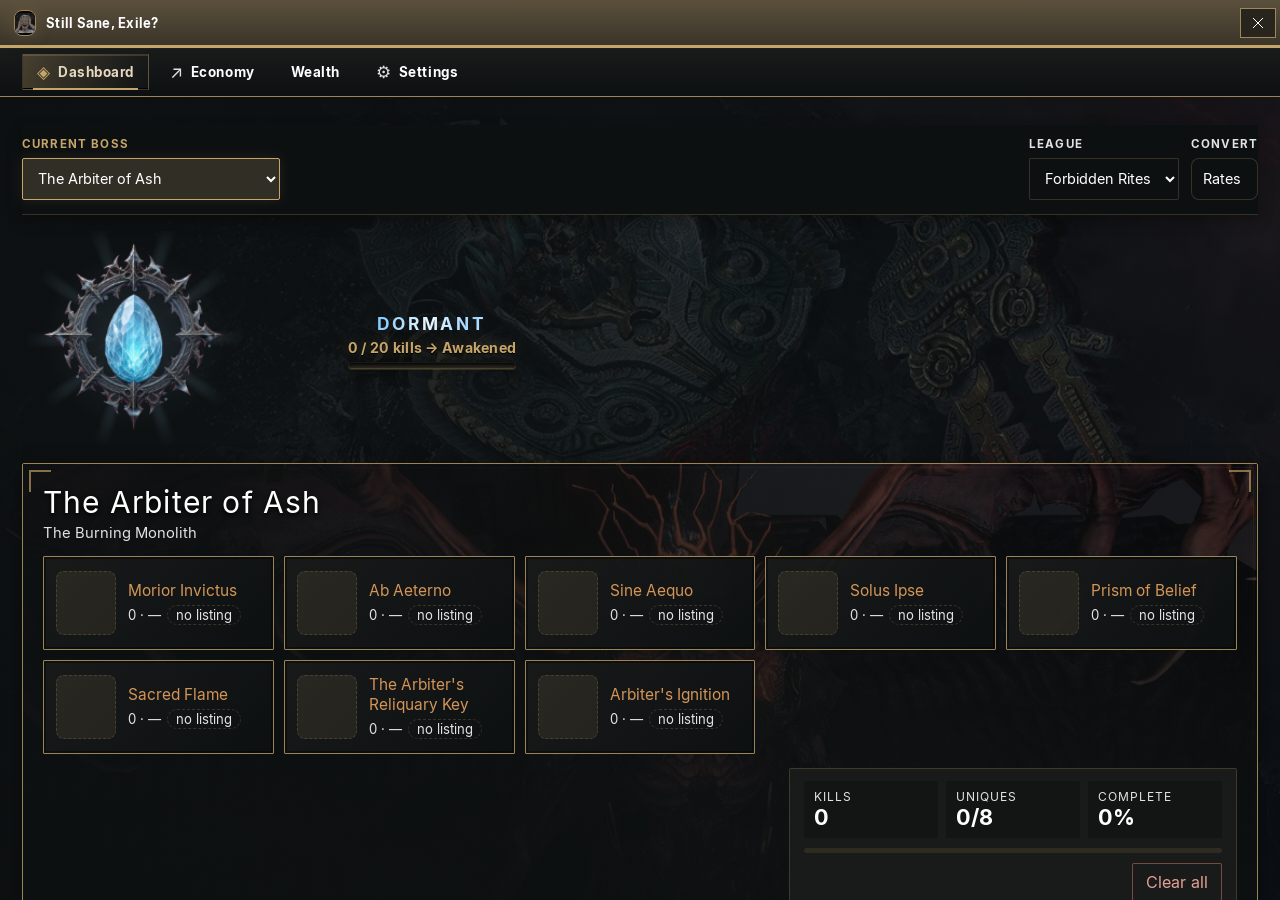
==== commit c501a59e: "v1.0.81" ====
--- a/index.html
+++ b/index.html
@@ -126,6 +126,6 @@
     <div id="item-tip" class="item-tip" hidden></div>
 
     <script src="bosses.js"></script>
-    <script src="app.js?v=135"></script>
+    <script src="app.js?v=139"></script>
   </body>
 </html>
--- a/styles.css
+++ b/styles.css
@@ -7061,25 +7061,6 @@
 .wealth-hero.is-replaying .wealth-plot { pointer-events: none; }
 .wealth-hero.is-replaying .wealth-headline > :not(.wealth-replay-label) { display: none; }
 .wealth-replay-label:not([hidden]) { display: flex; flex-wrap: wrap; align-items: baseline; gap: 14px; }
-.wealth-spike-review { margin-top: 6px; }
-.wealth-spike-list {
-  list-style: none;
-  margin: 6px 0 0;
-  padding: 0;
-  max-height: 15rem;
-  overflow-y: auto;
-}
-.wealth-spike-row {
-  display: flex;
-  flex-wrap: wrap;
-  justify-content: space-between;
-  align-items: center;
-  gap: 6px 12px;
-  padding: 8px 0;
-  border-top: 1px solid color-mix(in srgb, var(--gold) 24%, transparent);
-}
-.wealth-spike-row small { display: block; color: var(--muted); }
-.wealth-spike-actions { display: flex; flex-wrap: wrap; gap: 4px; }
 .poe1-wealth .wealth-market-status { display: grid; gap: 5px; font-size: .76rem; color: var(--muted); }
 .poe1-wealth .wealth-hero .wealth-chart { max-height: 206px; }
 .poe1-wealth select { max-width: 100%; padding: 7px 9px; border: 1px solid var(--line-strong); border-radius: 6px; background: var(--bg); color: var(--ink); }
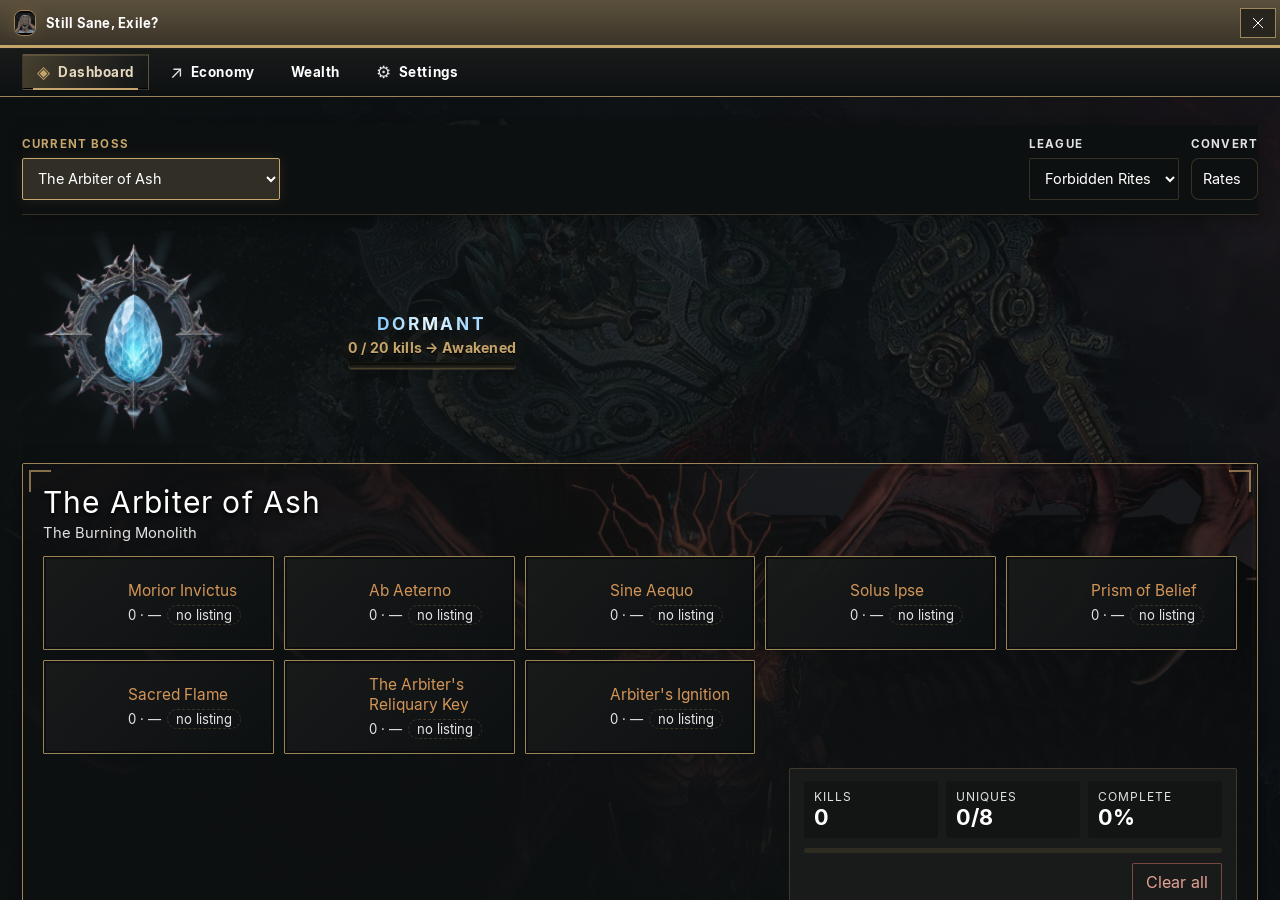
==== commit b378e1c2: "v1.0.82" ====
--- a/index.html
+++ b/index.html
@@ -126,6 +126,6 @@
     <div id="item-tip" class="item-tip" hidden></div>
 
     <script src="bosses.js"></script>
-    <script src="app.js?v=139"></script>
+    <script src="app.js?v=142"></script>
   </body>
 </html>
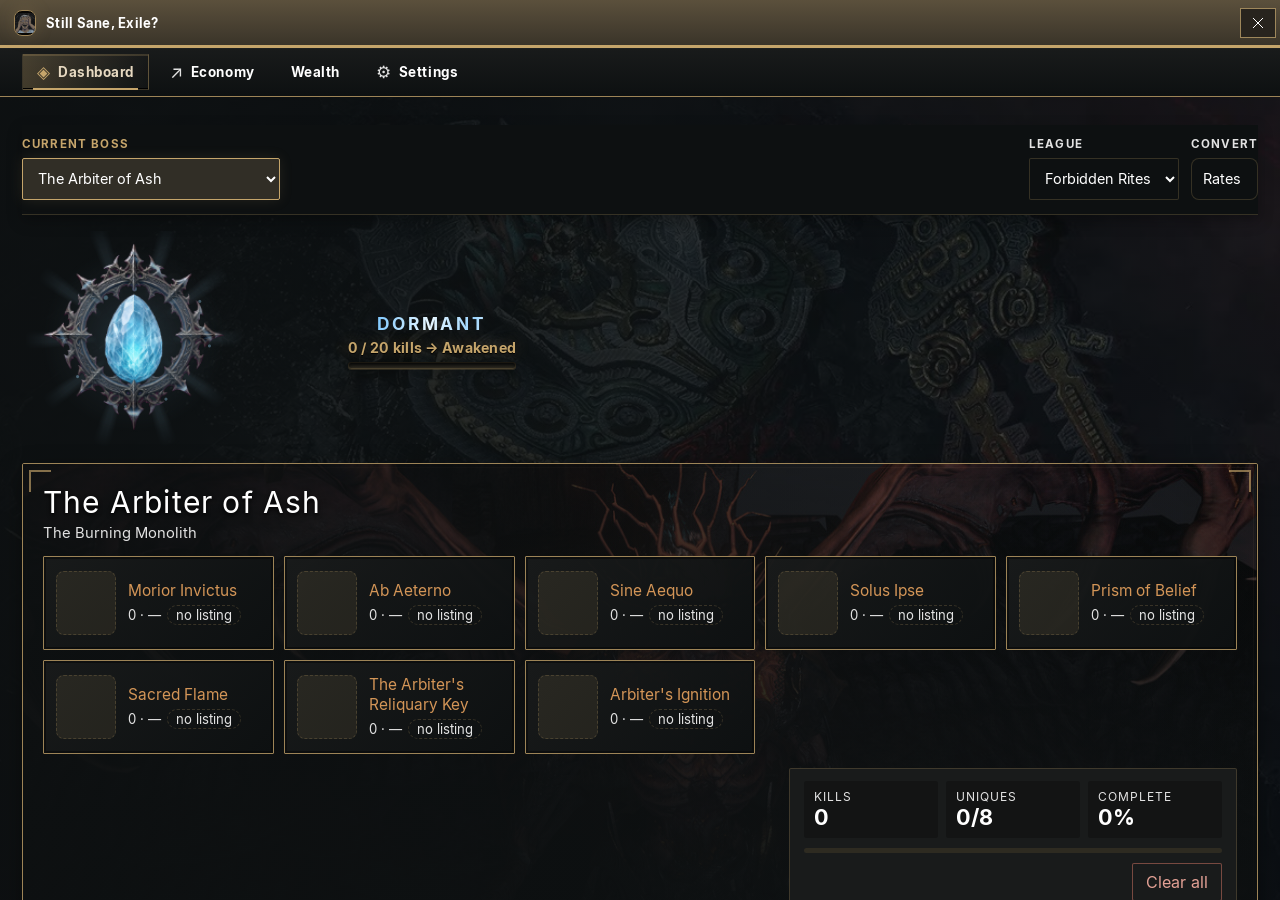
==== commit 58dcd1da: "v1.0.83" ====
--- a/index.html
+++ b/index.html
@@ -8,7 +8,7 @@
       if (window.sseStartup?.testerUnlocked === true) document.documentElement.classList.add("tester-unlocked");
     </script>
     <link rel="icon" href="still-sane-sigil.png" />
-    <link rel="stylesheet" href="styles.css?v=105" />
+    <link rel="stylesheet" href="styles.css?v=116" />
   </head>
   <body class="top-navigation">
     <div class="win-chrome">
@@ -118,14 +118,16 @@
     </dialog>
 
     <dialog id="wealth-setup" class="sheet wealth-setup-dialog"></dialog>
+    <dialog id="wealth-card-catalog" class="sheet wealth-card-catalog" aria-labelledby="wealth-card-catalog-title"></dialog>
 
     <input id="wealth-screenshot-file" type="file" accept="image/png,image/jpeg,image/webp" hidden />
     <input id="import-file" type="file" accept="application/json" hidden />
+    <input id="wealth-card-import-file" type="file" accept=".txt,text/plain" hidden />
     <div id="toast" class="toast" hidden></div>
     <div id="price-overlay" class="price-overlay" hidden></div>
     <div id="item-tip" class="item-tip" hidden></div>
 
     <script src="bosses.js"></script>
-    <script src="app.js?v=142"></script>
+    <script src="app.js?v=155"></script>
   </body>
 </html>
--- a/styles.css
+++ b/styles.css
@@ -7203,14 +7203,170 @@
 .poe1-wealth .wealth-include[aria-pressed="true"] { border-color: var(--gold); }
 .poe1-wealth .wealth-excluded { opacity: .55; }
 .poe1-wealth .wealth-item small, .poe1-wealth .wealth-source { display: block; color: var(--muted); font-size: .73rem; }
-.poe1-wealth .wealth-item .wealth-card-warning { color: var(--gold-2); }
 .poe1-wealth .wealth-counts { width: 100%; table-layout: fixed; }
 .poe1-wealth .wealth-counts th:first-child { width: 38%; }
 .poe1-wealth .wealth-counts td, .poe1-wealth .wealth-counts th { white-space: normal; overflow-wrap: anywhere; padding: 10px 6px; }
 .poe1-wealth .wealth-item { min-width: 0; }
 .poe1-wealth .wealth-item .item-icon { flex-shrink: 0; }
+.poe1-wealth .wealth-card-preview { display: inline-flex; align-items: center; gap: 8px; min-width: 0; cursor: help; }
+.poe1-wealth .wealth-card-preview:hover > span,
+.poe1-wealth .wealth-card-preview:focus-visible > span { text-decoration: underline; text-underline-offset: .18em; }
 .poe1-wealth .wealth-stash { max-width: 100%; }
 .poe1-wealth .wealth-toolbar > * { min-width: 0; max-width: 100%; }
+.poe1-wealth .wealth-browse-cards { margin-inline-start: auto; }
+.wealth-card-catalog {
+  width: min(960px, calc(100% - 24px));
+}
+.wealth-card-catalog .sheet-inner { gap: 12px; }
+.wealth-card-catalog header h2 { margin: 0; }
+.wealth-card-catalog input[type="search"] { flex: 1 1 220px; min-width: 0; }
+.wealth-card-catalog .wealth-toolbar { margin-bottom: 0; }
+.wealth-catalog-status { font-size: .82rem; }
+.wealth-catalog-grid {
+  display: grid;
+  grid-template-columns: repeat(auto-fill, minmax(min(100%, 232px), 1fr));
+  grid-auto-rows: max-content;
+  gap: 14px;
+  max-height: min(66vh, 680px);
+  overflow-y: auto;
+  overscroll-behavior: contain;
+  scrollbar-gutter: stable;
+  padding: 2px 8px 2px 2px;
+}
+.wealth-catalog-tile {
+  position: relative;
+  display: flex;
+  flex-direction: column;
+  min-width: 0;
+  overflow: hidden;
+  padding: 6px;
+  border: 1px solid var(--line);
+  border-radius: 10px;
+  background: var(--bg);
+}
+.wealth-catalog-tile:has(.wealth-catalog-action:hover) { border-color: var(--gold); }
+.wealth-catalog-tile:has(.wealth-catalog-action[aria-pressed="true"]) { border-color: #90605a; }
+.wealth-catalog-tile:has(.wealth-catalog-action[aria-pressed="true"]) :is(.wealth-catalog-face, .wealth-catalog-footer) {
+  opacity: .45;
+}
+.wealth-catalog-face {
+  display: flex;
+  flex: 1;
+  flex-direction: column;
+  min-width: 0;
+  overflow: hidden;
+  border: 1px solid #786648;
+  border-radius: 5px;
+  background: linear-gradient(150deg, #282620, #151617 74%);
+  box-shadow: inset 0 0 0 2px #121211, inset 0 0 0 3px #4e4637;
+}
+.wealth-catalog-tile h3 {
+  display: grid;
+  place-items: center;
+  min-height: 2.6em;
+  margin: 7px 8px 6px;
+  padding: 6px 12px;
+  border: 1px solid #8b724e;
+  border-radius: 3px;
+  background: linear-gradient(180deg, #e3d2ae, #c5ae85);
+  text-align: center;
+  font-family: Georgia, serif;
+  font-size: 1.12rem;
+  font-variant: small-caps;
+  line-height: 1.14;
+  color: #221a13;
+}
+.wealth-catalog-art {
+  position: relative;
+  flex: none;
+  aspect-ratio: 7 / 5;
+  background: radial-gradient(ellipse at 50% 25%, var(--panel-2), var(--bg));
+  border-block: 1px solid #786648;
+}
+.wealth-catalog-art img {
+  position: absolute;
+  inset: 0;
+  width: 100%;
+  height: 100%;
+  object-fit: contain;
+}
+.wealth-catalog-art-unavailable {
+  position: absolute;
+  inset: 0;
+  display: grid;
+  place-items: center;
+  color: var(--muted);
+  font-size: .82rem;
+}
+.wealth-catalog-art:has(img:not([hidden])) .wealth-catalog-art-unavailable { display: none; }
+.wealth-catalog-owned {
+  position: absolute;
+  bottom: 8px;
+  left: 8px;
+  padding: 2px 7px;
+  border: 1px solid #9b8155;
+  border-radius: 3px;
+  background: var(--bg);
+  color: var(--ink);
+  font-size: .78rem;
+  font-weight: 700;
+}
+.wealth-catalog-footer {
+  display: flex;
+  align-items: center;
+  justify-content: flex-end;
+  min-height: 30px;
+  padding: 5px 4px 0;
+  font-size: .78rem;
+  color: var(--muted);
+}
+.wealth-catalog-price {
+  display: inline-flex;
+  align-items: center;
+  gap: 4px;
+  color: var(--gold-2);
+  font-weight: 700;
+  white-space: nowrap;
+}
+.wealth-catalog-reward {
+  display: flex;
+  flex: 1;
+  flex-direction: column;
+  justify-content: center;
+  gap: 3px;
+  min-height: 100px;
+  margin: 0;
+  padding: 12px 15px 16px;
+  font-size: .83rem;
+  color: var(--muted);
+  line-height: 1.3;
+  text-align: center;
+}
+.wealth-catalog-reward span:first-child {
+  color: var(--gold-2);
+  font-family: Georgia, serif;
+  font-size: 1.02rem;
+  font-variant: small-caps;
+}
+.wealth-catalog-action {
+  position: absolute;
+  inset: 0;
+  width: 100%;
+  border: 0;
+  background: transparent;
+  cursor: pointer;
+}
+.wealth-catalog-action:focus-visible { outline: 2px solid var(--gold); outline-offset: -3px; }
+.wealth-catalog-action[aria-pressed="true"]::after {
+  content: "";
+  position: absolute;
+  inset: 5px;
+  pointer-events: none;
+  --strike: rgb(230 116 102 / 75%);
+  background:
+    linear-gradient(to bottom right, transparent calc(50% - 2px), var(--strike) calc(50% - 2px) calc(50% + 2px), transparent calc(50% + 2px)),
+    linear-gradient(to bottom left, transparent calc(50% - 2px), var(--strike) calc(50% - 2px) calc(50% + 2px), transparent calc(50% + 2px));
+}
 .poe1-wealth .wealth-price-options {
   display: grid;
   gap: 6px;
@@ -7218,18 +7374,12 @@
   border-bottom: 1px solid var(--line);
   font-size: .85rem;
 }
-.poe1-wealth .wealth-price-options > span,
-.poe1-wealth .wealth-card-volume {
+.poe1-wealth .wealth-price-options > span {
   display: flex;
   align-items: center;
   gap: 8px;
 }
-.poe1-wealth .wealth-card-volume {
-  flex-wrap: wrap;
-  font-size: .85rem;
-}
-.poe1-wealth .wealth-price-options input,
-.poe1-wealth .wealth-card-volume input {
+.poe1-wealth .wealth-price-options input {
   width: 100%;
   min-width: 0;
   max-width: 7rem;
@@ -7239,7 +7389,6 @@
   background: var(--bg);
   color: var(--ink);
 }
-.poe1-wealth .wealth-card-volume input { width: 7rem; }
 .poe1-wealth .wealth-track-panel {
   min-width: 0;
   padding-top: 10px;
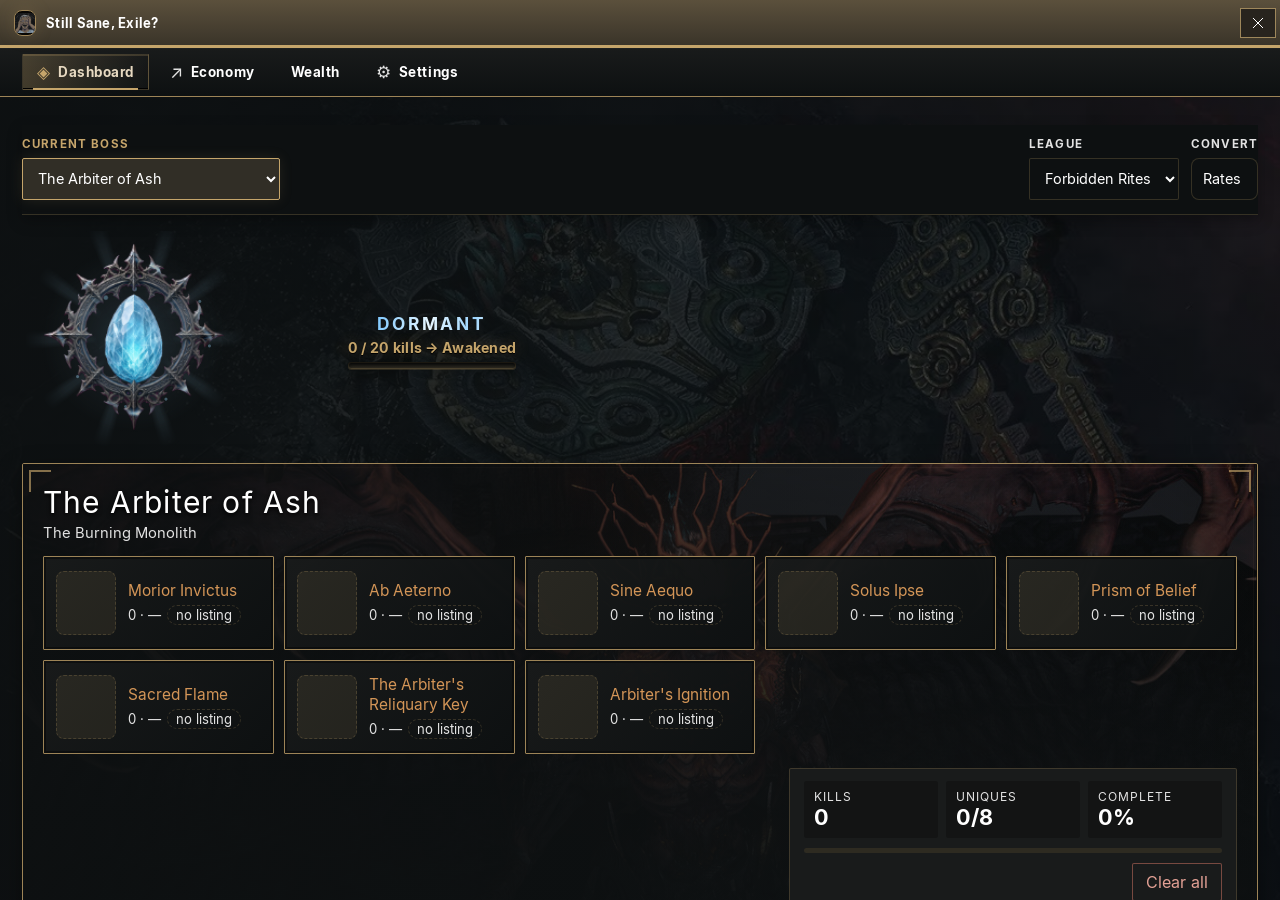
==== commit d8d3aa94: "v1.0.84" ====
--- a/index.html
+++ b/index.html
@@ -128,6 +128,6 @@
     <div id="item-tip" class="item-tip" hidden></div>
 
     <script src="bosses.js"></script>
-    <script src="app.js?v=155"></script>
+    <script src="app.js?v=157"></script>
   </body>
 </html>
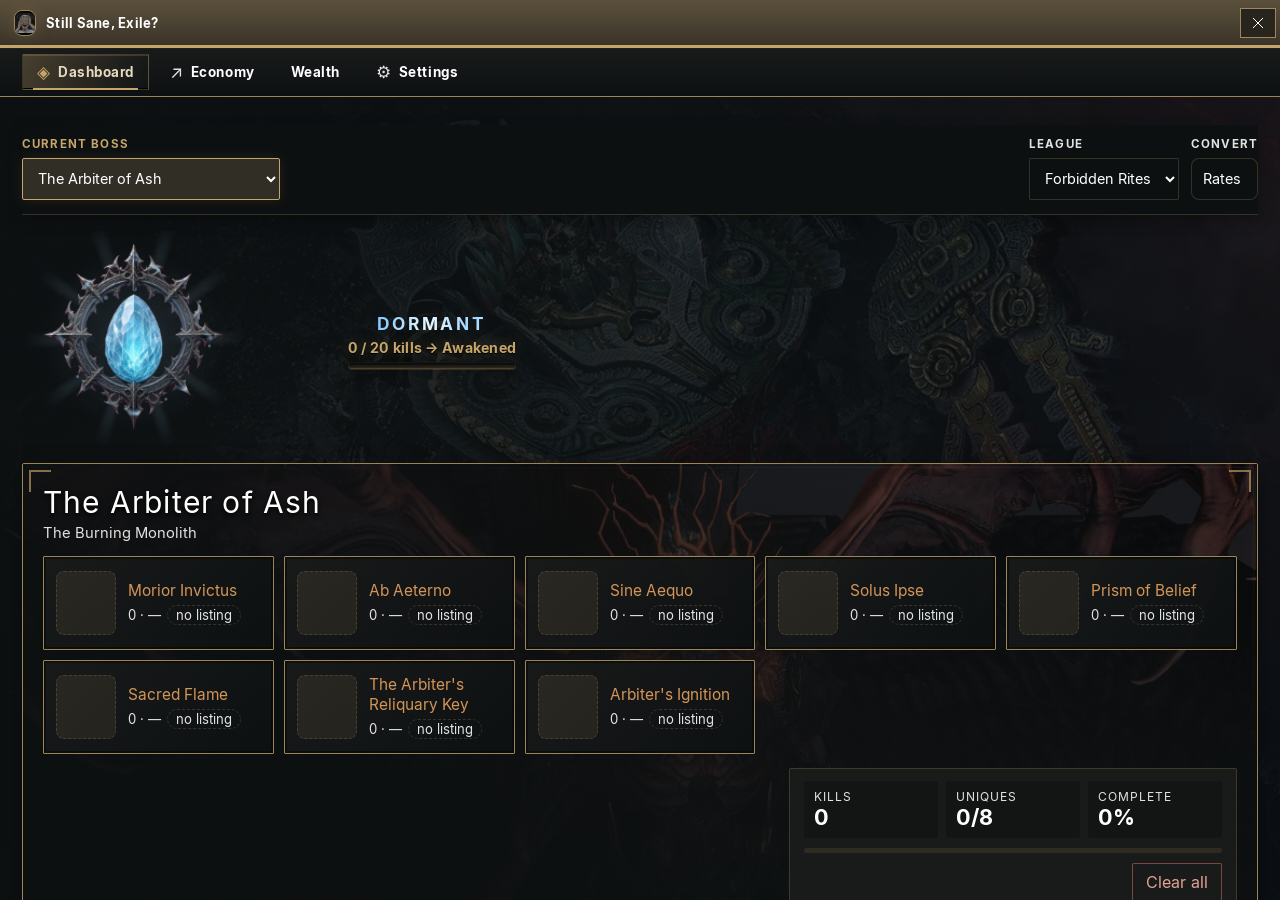
==== commit 99e8e8bd: "v1.0.85" ====
--- a/index.html
+++ b/index.html
@@ -128,6 +128,6 @@
     <div id="item-tip" class="item-tip" hidden></div>
 
     <script src="bosses.js"></script>
-    <script src="app.js?v=157"></script>
+    <script src="app.js?v=158"></script>
   </body>
 </html>
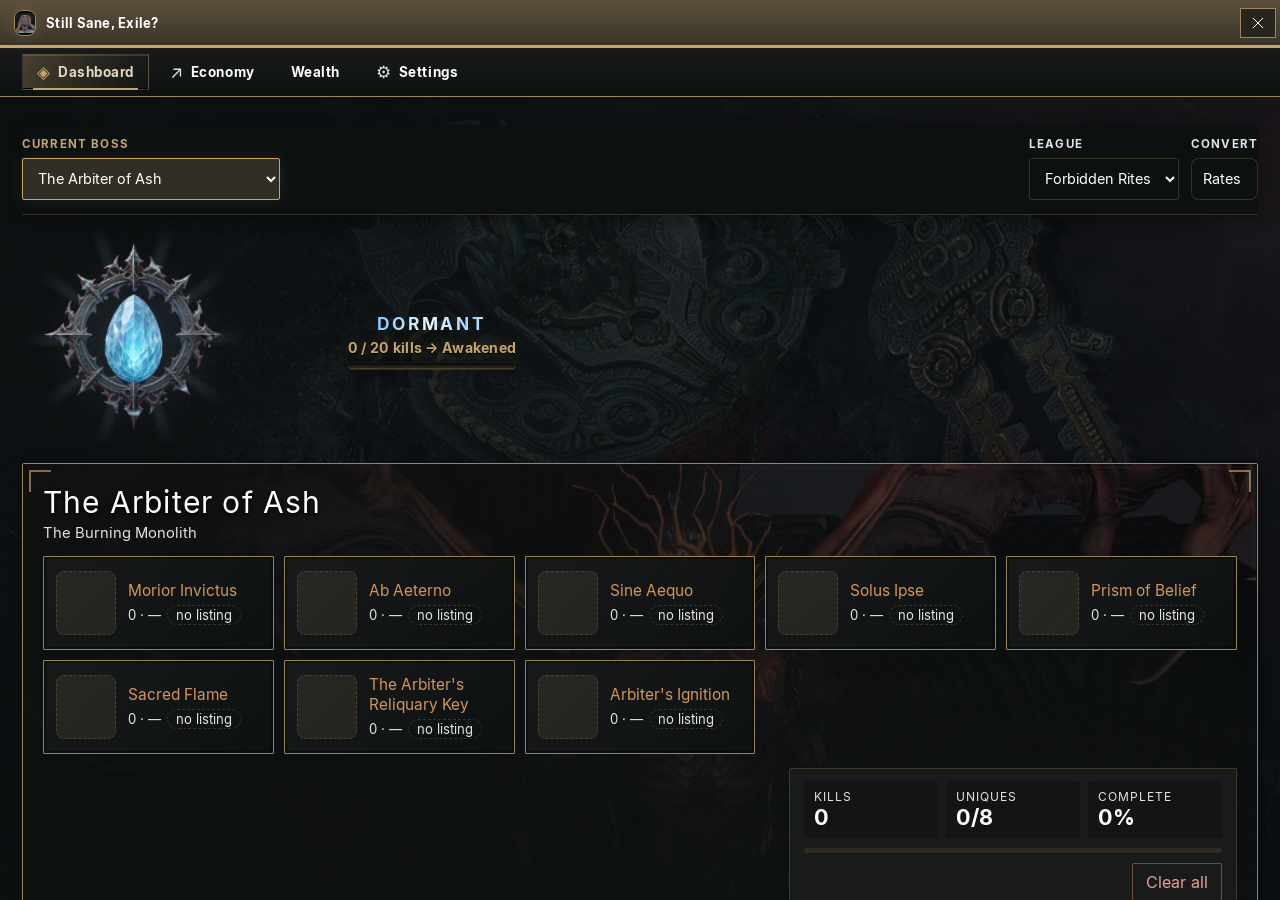
==== commit 76226bec: "v1.0.86" ====
--- a/index.html
+++ b/index.html
@@ -128,6 +128,6 @@
     <div id="item-tip" class="item-tip" hidden></div>
 
     <script src="bosses.js"></script>
-    <script src="app.js?v=158"></script>
+    <script src="app.js?v=159"></script>
   </body>
 </html>
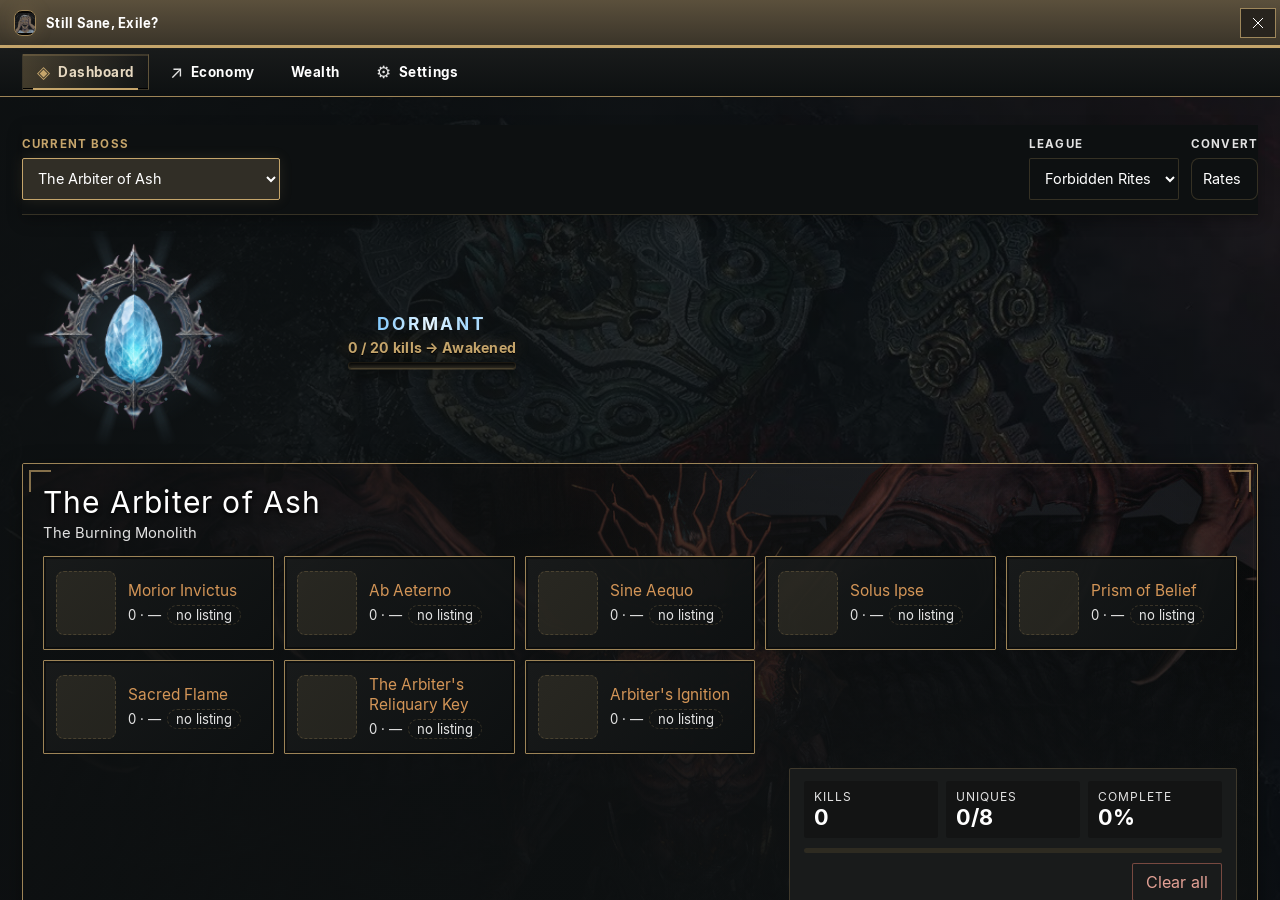
==== commit bf430637: "v1.0.87" ====
--- a/index.html
+++ b/index.html
@@ -128,6 +128,6 @@
     <div id="item-tip" class="item-tip" hidden></div>
 
     <script src="bosses.js"></script>
-    <script src="app.js?v=159"></script>
+    <script src="app.js?v=160"></script>
   </body>
 </html>
